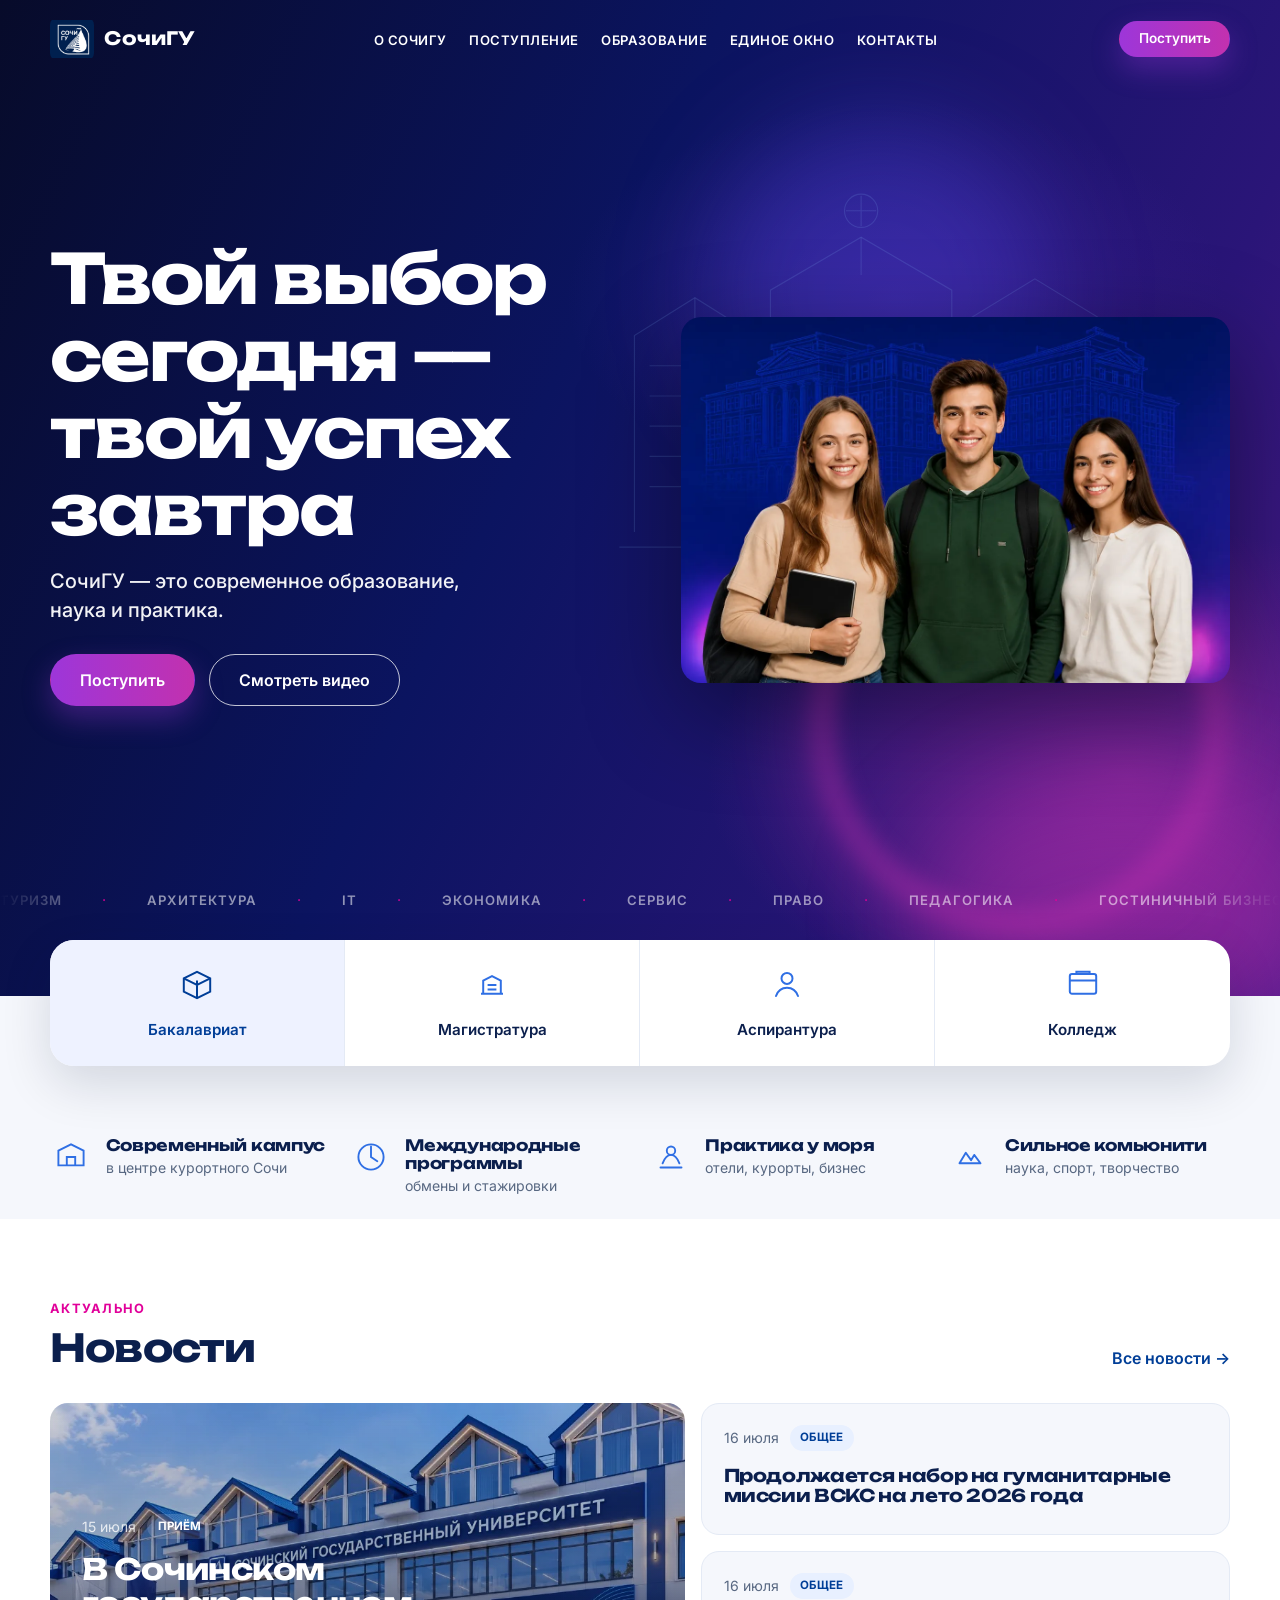
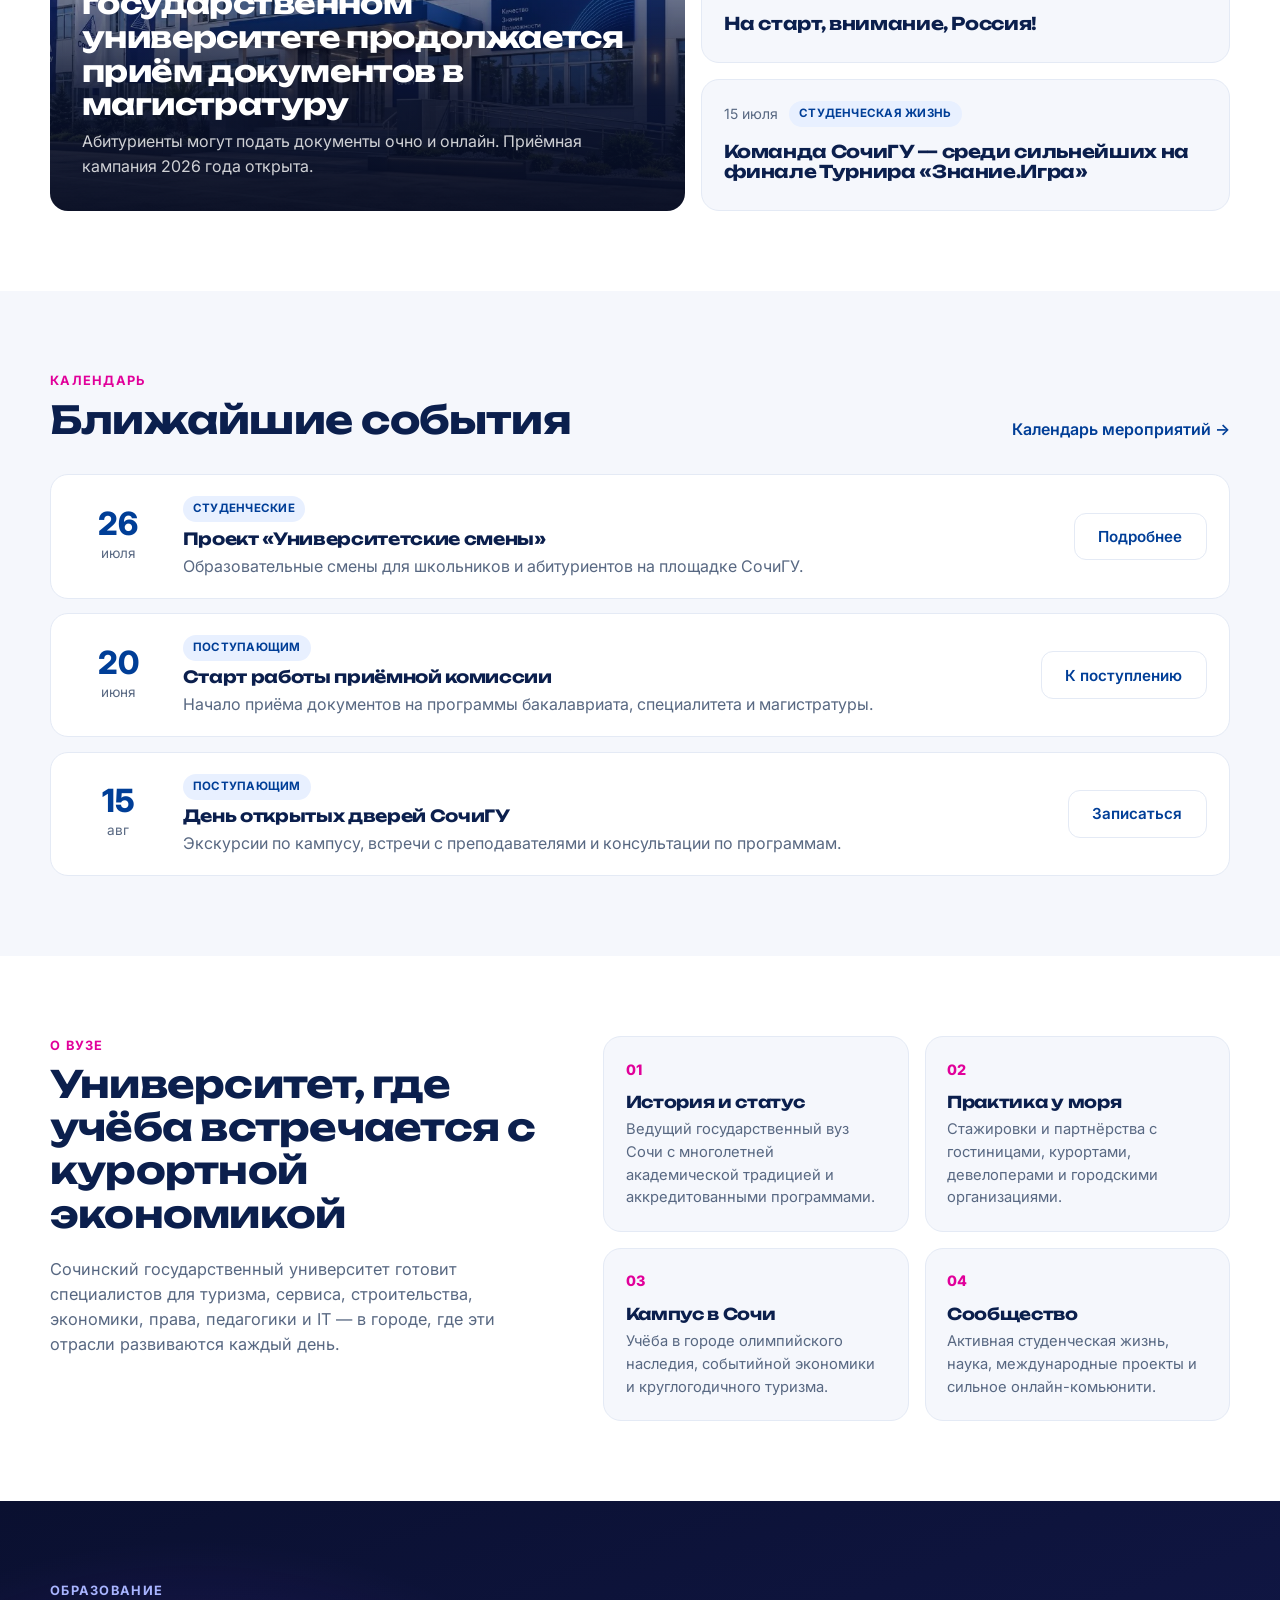
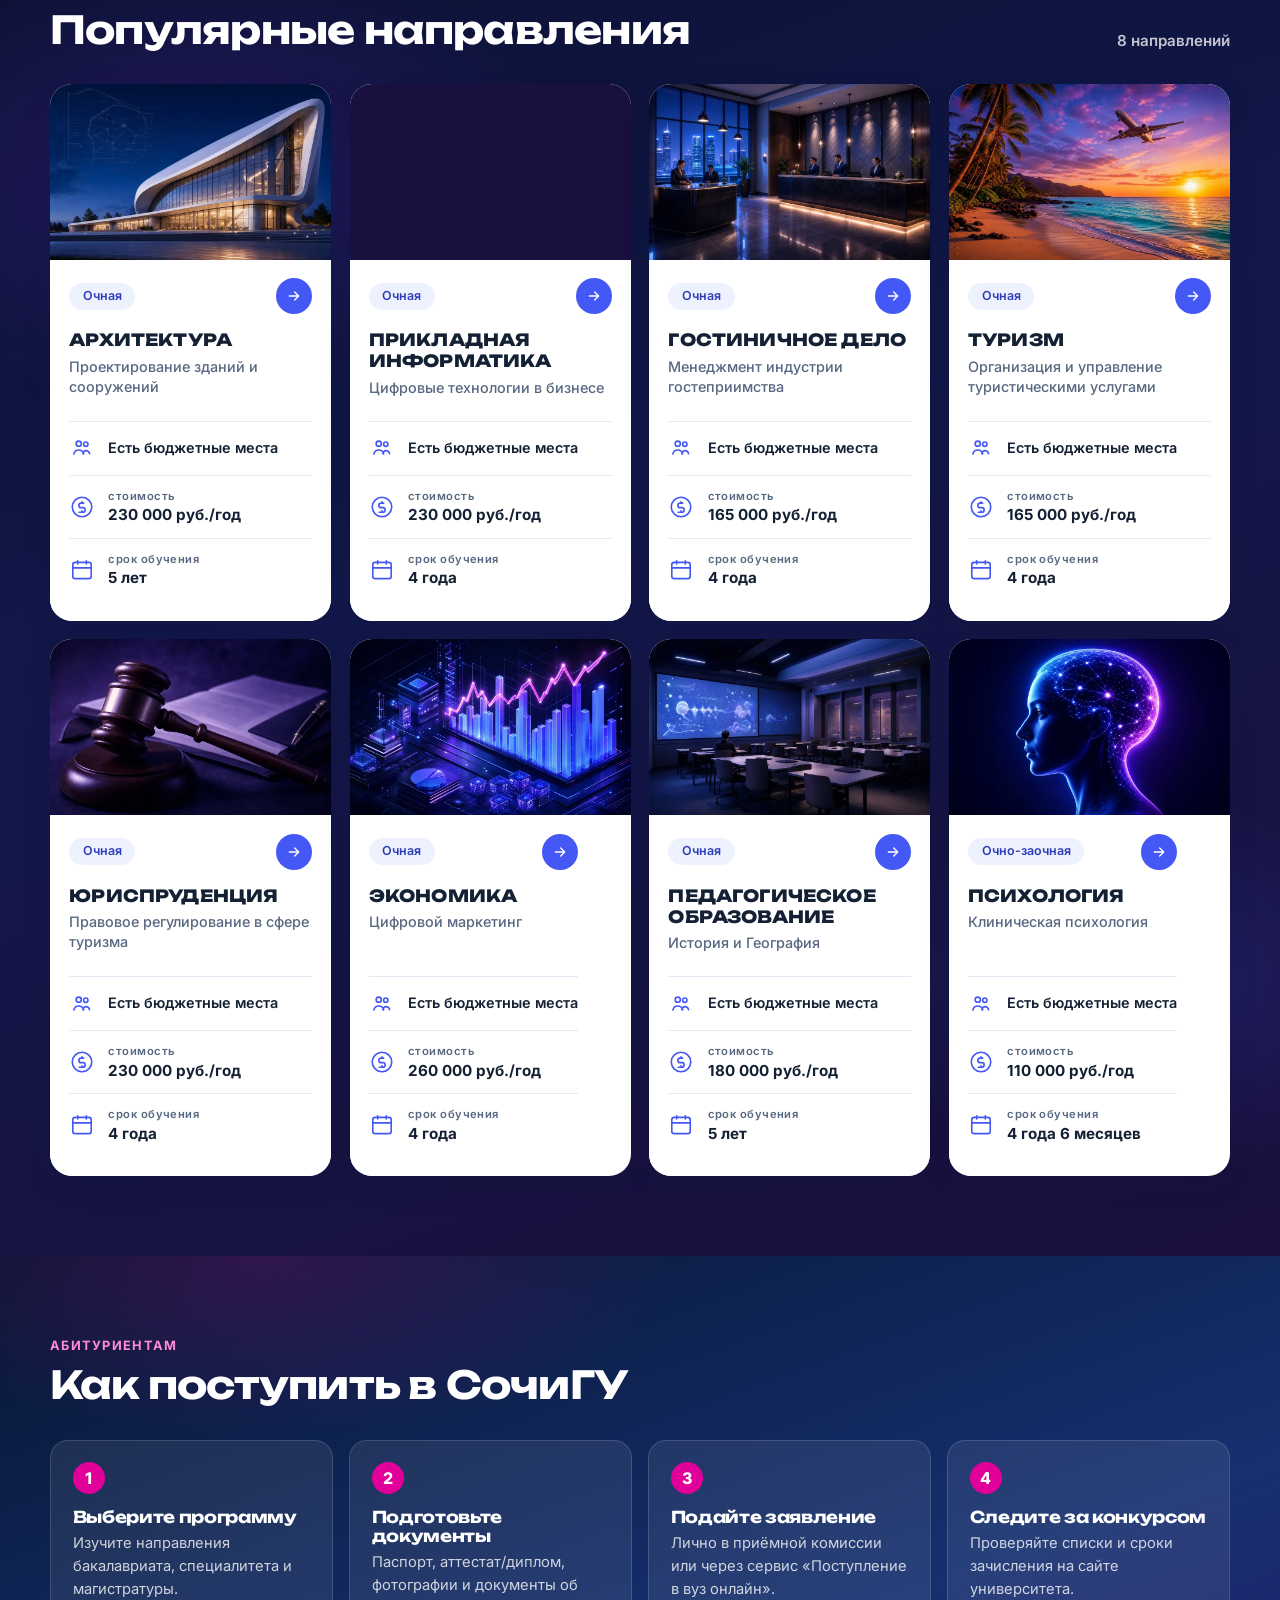
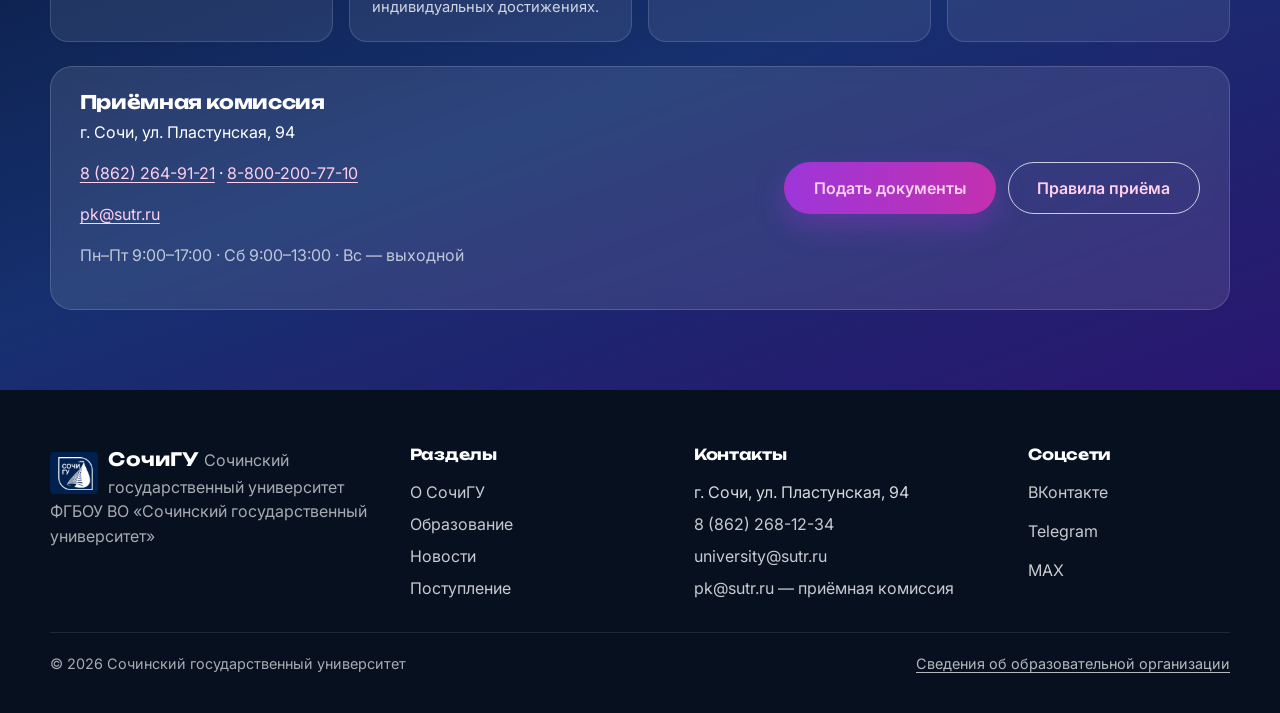
==== index.html @ 3ecb0561 "СочиГУ: раздел «Единое окно» по макетам Figma + мобильная версия - Главная «Единого окна», «Образова" ====
<!DOCTYPE html>
<html lang="ru">
<head>
  <meta charset="UTF-8">
  <meta name="viewport" content="width=device-width, initial-scale=1.0">
  <meta name="description" content="Сочинский государственный университет — образование у моря: программы, поступление, новости и события СочиГУ.">
  <title>Сочинский государственный университет</title>
  <link rel="preconnect" href="https://fonts.googleapis.com">
  <link rel="preconnect" href="https://fonts.gstatic.com" crossorigin>
  <link href="https://fonts.googleapis.com/css2?family=Inter:wght@400;500;600;700&family=Unbounded:wght@500;600;700;800&display=swap" rel="stylesheet">
  <link rel="stylesheet" href="css/styles.css">
</head>
<body>
  <div class="scroll-progress" aria-hidden="true">
    <div class="scroll-progress-bar" id="scroll-progress-bar"></div>
  </div>
  <a class="skip-link" href="#main">Перейти к содержанию</a>

  <header class="site-header" id="top">
    <div class="container header-inner">
      <a class="logo" href="#top" aria-label="СочиГУ — на главную">
        <img class="logo-mark" src="assets/logo-sochigu.png" width="44" height="44" alt="">
        <span class="logo-text">
          <strong>СочиГУ</strong>
        </span>
      </a>

      <nav class="nav" id="site-nav" aria-label="Главное меню">
        <ul class="nav-list">
          <li><a href="#about">О СочиГУ</a></li>
          <li><a href="#admission">Поступление</a></li>
          <li><a href="#programs">Образование</a></li>
          <li><a href="edinoe-okno.html">Единое окно</a></li>
          <li><a href="#contacts">Контакты</a></li>
        </ul>
      </nav>

      <div class="header-actions">
        <a class="btn btn-accent btn-sm header-cta" href="#admission">Поступить</a>
        <button class="burger" type="button" aria-expanded="false" aria-controls="site-nav" aria-label="Открыть меню">
          <span></span><span></span><span></span>
        </button>
      </div>
    </div>
  </header>

  <main id="main">
    <section class="hero" aria-labelledby="hero-title">
      <div class="hero-bg" aria-hidden="true">
        <div class="hero-glow hero-glow-1"></div>
        <div class="hero-glow hero-glow-2"></div>
        <div class="hero-ring"></div>
        <img class="hero-blueprint" src="assets/blueprint.svg" alt="">
      </div>

      <div class="container hero-grid">
        <div class="hero-content">
          <h1 id="hero-title" class="hero-anim" style="--hero-delay: 0ms">Твой выбор сегодня —<br>твой успех завтра</h1>
          <p class="hero-lead hero-anim" style="--hero-delay: 120ms">СочиГУ — это современное образование, наука и практика.</p>
          <div class="hero-cta hero-anim" style="--hero-delay: 220ms">
            <a class="btn btn-accent btn-lg" href="#admission">Поступить</a>
            <a class="btn btn-outline-light btn-lg" href="https://rutube.ru/channel/25548246/" target="_blank" rel="noopener">Смотреть видео</a>
          </div>
        </div>

        <div class="hero-visual hero-anim hero-anim-right" style="--hero-delay: 160ms">
          <img
            class="hero-students"
            src="assets/hero-students.webp"
            alt="Студенты СочиГУ"
            width="1200"
            height="800"
            decoding="async"
            fetchpriority="high"
          >
        </div>
      </div>

      <div class="marquee" aria-hidden="true">
        <div class="marquee-track">
          <div class="marquee-group">
            <span>Туризм</span><span>Архитектура</span><span>IT</span><span>Экономика</span><span>Сервис</span><span>Право</span><span>Педагогика</span><span>Гостиничный бизнес</span><span>Ландшафт</span><span>Международные отношения</span>
          </div>
          <div class="marquee-group">
            <span>Туризм</span><span>Архитектура</span><span>IT</span><span>Экономика</span><span>Сервис</span><span>Право</span><span>Педагогика</span><span>Гостиничный бизнес</span><span>Ландшафт</span><span>Международные отношения</span>
          </div>
        </div>
      </div>
    </section>

    <div class="container levels-wrap reveal">
      <nav class="levels-bar" aria-label="Уровни образования">
        <a class="level-item is-active" href="#programs" data-level="bachelor">
          <span class="level-icon">
            <svg viewBox="0 0 40 40" fill="none"><path d="M8 26V14l12-6 12 6v12l-12 6-12-6Z" stroke="currentColor" stroke-width="1.8"/><path d="M20 16v16M8 14l12 6 12-6" stroke="currentColor" stroke-width="1.8"/></svg>
          </span>
          <span>Бакалавриат</span>
        </a>
        <a class="level-item" href="#programs" data-level="master">
          <span class="level-icon">
            <svg viewBox="0 0 40 40" fill="none"><path d="M10 28h20M12 28V16l8-4 8 4v12" stroke="currentColor" stroke-width="1.8"/><path d="M16 20h8M16 24h8" stroke="currentColor" stroke-width="1.8"/></svg>
          </span>
          <span>Магистратура</span>
        </a>
        <a class="level-item" href="#programs" data-level="phd">
          <span class="level-icon">
            <svg viewBox="0 0 40 40" fill="none"><circle cx="20" cy="14" r="5" stroke="currentColor" stroke-width="1.8"/><path d="M10 30c1.8-5 5-7.5 10-7.5S28.2 25 30 30" stroke="currentColor" stroke-width="1.8" stroke-linecap="round"/></svg>
          </span>
          <span>Аспирантура</span>
        </a>
        <a class="level-item" href="#programs" data-level="college">
          <span class="level-icon">
            <svg viewBox="0 0 40 40" fill="none"><rect x="8" y="10" width="24" height="18" rx="2" stroke="currentColor" stroke-width="1.8"/><path d="M8 16h24M14 10V8h12v2" stroke="currentColor" stroke-width="1.8"/></svg>
          </span>
          <span>Колледж</span>
        </a>
      </nav>
    </div>

    <section class="features" aria-label="Преимущества">
      <div class="container features-row reveal-stagger">
        <article class="feature-item reveal">
          <span class="feature-icon" aria-hidden="true">
            <svg viewBox="0 0 40 40" fill="none"><path d="M8 28V14l12-6 12 6v14H8Z" stroke="currentColor" stroke-width="1.8"/><path d="M16 28v-8h8v8" stroke="currentColor" stroke-width="1.8"/></svg>
          </span>
          <div>
            <h2>Современный кампус</h2>
            <p>в центре курортного Сочи</p>
          </div>
        </article>
        <article class="feature-item reveal">
          <span class="feature-icon" aria-hidden="true">
            <svg viewBox="0 0 40 40" fill="none"><circle cx="20" cy="20" r="12" stroke="currentColor" stroke-width="1.8"/><path d="M20 10v10l6 4" stroke="currentColor" stroke-width="1.8" stroke-linecap="round"/></svg>
          </span>
          <div>
            <h2>Международные программы</h2>
            <p>обмены и стажировки</p>
          </div>
        </article>
        <article class="feature-item reveal">
          <span class="feature-icon" aria-hidden="true">
            <svg viewBox="0 0 40 40" fill="none"><path d="M12 26c2-5 5-8 8-8s6 3 8 8" stroke="currentColor" stroke-width="1.8" stroke-linecap="round"/><circle cx="20" cy="14" r="4" stroke="currentColor" stroke-width="1.8"/><path d="M10 30h20" stroke="currentColor" stroke-width="1.8" stroke-linecap="round"/></svg>
          </span>
          <div>
            <h2>Практика у моря</h2>
            <p>отели, курорты, бизнес</p>
          </div>
        </article>
        <article class="feature-item reveal">
          <span class="feature-icon" aria-hidden="true">
            <svg viewBox="0 0 40 40" fill="none"><path d="M10 26l6-10 5 7 3-5 6 8H10Z" stroke="currentColor" stroke-width="1.8" stroke-linejoin="round"/></svg>
          </span>
          <div>
            <h2>Сильное комьюнити</h2>
            <p>наука, спорт, творчество</p>
          </div>
        </article>
      </div>
    </section>

    <section class="section news" id="news" aria-labelledby="news-title">
      <div class="container">
        <div class="section-head reveal">
          <div>
            <p class="section-label">Актуально</p>
            <h2 id="news-title">Новости</h2>
          </div>
          <a class="text-link" href="https://sochi.university/" target="_blank" rel="noopener">Все новости</a>
        </div>

        <div class="news-grid reveal-stagger">
          <article class="news-card news-card-featured reveal">
            <a href="https://sochi.university/news/v-sochinskom-gosudarstvennom-universitete-prodolzhaetsya-priem-dokumentov-v-magistraturu-/" target="_blank" rel="noopener">
              <div class="news-meta">
                <time datetime="2026-07-15">15 июля</time>
                <span class="tag">Приём</span>
              </div>
              <h3>В Сочинском государственном университете продолжается приём документов в магистратуру</h3>
              <p>Абитуриенты могут подать документы очно и онлайн. Приёмная кампания 2026 года открыта.</p>
            </a>
          </article>

          <article class="news-card reveal">
            <a href="https://sochi.university/news/prodolzhaetsya-nabor-na-gumanitarnye-missii-vsks-na-leto-2026-goda/" target="_blank" rel="noopener">
              <div class="news-meta">
                <time datetime="2026-07-16">16 июля</time>
                <span class="tag">Общее</span>
              </div>
              <h3>Продолжается набор на гуманитарные миссии ВСКС на лето 2026 года</h3>
            </a>
          </article>

          <article class="news-card reveal">
            <a href="https://sochi.university/news/na-start-vnimanie-rossiya/" target="_blank" rel="noopener">
              <div class="news-meta">
                <time datetime="2026-07-16">16 июля</time>
                <span class="tag">Общее</span>
              </div>
              <h3>На старт, внимание, Россия!</h3>
            </a>
          </article>

          <article class="news-card reveal">
            <a href="https://sochi.university/news/komanda-iz-sochigu-voshla-v-chislo-silneyshikh-na-finale-turnira-znanie-igra-po-sportivnomu-chto-gde/" target="_blank" rel="noopener">
              <div class="news-meta">
                <time datetime="2026-07-15">15 июля</time>
                <span class="tag">Студенческая жизнь</span>
              </div>
              <h3>Команда СочиГУ — среди сильнейших на финале Турнира «Знание.Игра»</h3>
            </a>
          </article>
        </div>
      </div>
    </section>

    <section class="section events" id="events" aria-labelledby="events-title">
      <div class="container">
        <div class="section-head reveal">
          <div>
            <p class="section-label">Календарь</p>
            <h2 id="events-title">Ближайшие события</h2>
          </div>
          <a class="text-link" href="https://sochi.university/" target="_blank" rel="noopener">Календарь мероприятий</a>
        </div>

        <div class="events-list reveal-stagger">
          <article class="event-item reveal">
            <time datetime="2026-07-26">
              <span class="event-day">26</span>
              <span class="event-month">июля</span>
            </time>
            <div class="event-body">
              <span class="tag">Студенческие</span>
              <h3>Проект «Университетские смены»</h3>
              <p>Образовательные смены для школьников и абитуриентов на площадке СочиГУ.</p>
            </div>
            <a class="btn btn-outline" href="https://sochi.university/" target="_blank" rel="noopener">Подробнее</a>
          </article>

          <article class="event-item reveal">
            <time datetime="2026-06-20">
              <span class="event-day">20</span>
              <span class="event-month">июня</span>
            </time>
            <div class="event-body">
              <span class="tag">Поступающим</span>
              <h3>Старт работы приёмной комиссии</h3>
              <p>Начало приёма документов на программы бакалавриата, специалитета и магистратуры.</p>
            </div>
            <a class="btn btn-outline" href="#admission">К поступлению</a>
          </article>

          <article class="event-item reveal">
            <time datetime="2026-08-15">
              <span class="event-day">15</span>
              <span class="event-month">авг</span>
            </time>
            <div class="event-body">
              <span class="tag">Поступающим</span>
              <h3>День открытых дверей СочиГУ</h3>
              <p>Экскурсии по кампусу, встречи с преподавателями и консультации по программам.</p>
            </div>
            <a class="btn btn-outline" href="https://sochi.university/" target="_blank" rel="noopener">Записаться</a>
          </article>
        </div>
      </div>
    </section>

    <section class="section about" id="about" aria-labelledby="about-title">
      <div class="container about-grid">
        <div class="about-intro reveal reveal-right">
          <p class="section-label">О вузе</p>
          <h2 id="about-title">Университет, где учёба встречается с курортной экономикой</h2>
          <p>
            Сочинский государственный университет готовит специалистов для туризма,
            сервиса, строительства, экономики, права, педагогики и IT —
            в городе, где эти отрасли развиваются каждый день.
          </p>
        </div>

        <ul class="about-points reveal-stagger">
          <li class="reveal">
            <span class="about-num">01</span>
            <h3>История и статус</h3>
            <p>Ведущий государственный вуз Сочи с многолетней академической традицией и аккредитованными программами.</p>
          </li>
          <li class="reveal">
            <span class="about-num">02</span>
            <h3>Практика у моря</h3>
            <p>Стажировки и партнёрства с гостиницами, курортами, девелоперами и городскими организациями.</p>
          </li>
          <li class="reveal">
            <span class="about-num">03</span>
            <h3>Кампус в Сочи</h3>
            <p>Учёба в городе олимпийского наследия, событийной экономики и круглогодичного туризма.</p>
          </li>
          <li class="reveal">
            <span class="about-num">04</span>
            <h3>Сообщество</h3>
            <p>Активная студенческая жизнь, наука, международные проекты и сильное онлайн-комьюнити.</p>
          </li>
        </ul>
      </div>
    </section>

    <section class="section programs" id="programs" aria-labelledby="programs-title">
      <div class="container">
        <div class="section-head reveal">
          <div>
            <p class="section-label">Образование</p>
            <h2 id="programs-title">Популярные направления</h2>
          </div>
          <p class="programs-count" id="programs-count" aria-live="polite"></p>
        </div>

        <div class="programs-grid reveal-stagger" id="programs-grid"></div>
        <p class="programs-empty" id="programs-empty" hidden>Нет программ для выбранного уровня.</p>
      </div>
    </section>

    <section class="section admission" id="admission" aria-labelledby="admission-title">
      <div class="container">
        <div class="section-head light reveal">
          <div>
            <p class="section-label">Абитуриентам</p>
            <h2 id="admission-title">Как поступить в СочиГУ</h2>
          </div>
        </div>

        <ol class="steps reveal-stagger">
          <li class="reveal">
            <span class="step-num">1</span>
            <h3>Выберите программу</h3>
            <p>Изучите направления бакалавриата, специалитета и магистратуры.</p>
          </li>
          <li class="reveal">
            <span class="step-num">2</span>
            <h3>Подготовьте документы</h3>
            <p>Паспорт, аттестат/диплом, фотографии и документы об индивидуальных достижениях.</p>
          </li>
          <li class="reveal">
            <span class="step-num">3</span>
            <h3>Подайте заявление</h3>
            <p>Лично в приёмной комиссии или через сервис «Поступление в вуз онлайн».</p>
          </li>
          <li class="reveal">
            <span class="step-num">4</span>
            <h3>Следите за конкурсом</h3>
            <p>Проверяйте списки и сроки зачисления на сайте университета.</p>
          </li>
        </ol>

        <div class="admission-panel reveal">
          <div>
            <h3>Приёмная комиссия</h3>
            <p>г. Сочи, ул. Пластунская, 94</p>
            <p>
              <a href="tel:+78622649121">8 (862) 264-91-21</a> ·
              <a href="tel:88002007710">8-800-200-77-10</a>
            </p>
            <p><a href="mailto:pk@sutr.ru">pk@sutr.ru</a></p>
            <p class="muted">Пн–Пт 9:00–17:00 · Сб 9:00–13:00 · Вс — выходной</p>
          </div>
          <div class="admission-actions">
            <a class="btn btn-accent btn-lg" href="https://sochi.university/" target="_blank" rel="noopener">Подать документы</a>
            <a class="btn btn-outline-light btn-lg" href="https://sochi.university/" target="_blank" rel="noopener">Правила приёма</a>
          </div>
        </div>
      </div>
    </section>
  </main>

  <div class="program-modal" id="program-modal" hidden>
    <div class="program-modal-backdrop" data-close-modal></div>
    <div
      class="program-modal-dialog"
      role="dialog"
      aria-modal="true"
      aria-labelledby="program-modal-title"
      tabindex="-1"
    >
      <article class="program-detail-card">
        <div class="program-detail-top">
          <span class="program-detail-form" id="program-modal-form">Очная</span>
          <button type="button" class="program-detail-close" data-close-modal aria-label="Закрыть">
            <svg viewBox="0 0 24 24" fill="none" aria-hidden="true">
              <path d="M7 17L17 7M7 7l10 10" stroke="currentColor" stroke-width="1.8" stroke-linecap="round"/>
            </svg>
          </button>
        </div>

        <div class="program-detail-body">
          <h3 id="program-modal-title">Программа</h3>
          <p class="program-detail-subtitle" id="program-modal-subtitle"></p>
          <p class="program-detail-note" id="program-modal-note" hidden></p>
          <p class="program-detail-budget" id="program-modal-budget" hidden>
            <svg viewBox="0 0 24 24" fill="none" aria-hidden="true">
              <circle cx="9" cy="8" r="2.2" stroke="currentColor" stroke-width="1.6"/>
              <circle cx="15" cy="8" r="2.2" stroke="currentColor" stroke-width="1.6"/>
              <path d="M5.5 17c.6-2.2 2.2-3.4 3.5-3.4s2.9 1.2 3.5 3.4M11.5 17c.6-2.2 2.2-3.4 3.5-3.4s2.9 1.2 3.5 3.4" stroke="currentColor" stroke-width="1.6" stroke-linecap="round"/>
            </svg>
            Есть бюджетные места
          </p>
        </div>

        <div class="program-detail-meta">
          <div class="program-detail-meta-item">
            <span class="program-detail-meta-icon" aria-hidden="true">
              <svg viewBox="0 0 24 24" fill="none">
                <circle cx="12" cy="12" r="8.5" stroke="currentColor" stroke-width="1.6"/>
                <path d="M9.2 9.2h3.4a2.1 2.1 0 0 1 0 4.2H9.2V9.2Zm0 4.2H13.4" stroke="currentColor" stroke-width="1.6" stroke-linecap="round" stroke-linejoin="round"/>
              </svg>
            </span>
            <div>
              <span class="program-detail-meta-label">стоимость</span>
              <strong id="program-modal-price">—</strong>
            </div>
          </div>
          <div class="program-detail-meta-item">
            <span class="program-detail-meta-icon" aria-hidden="true">
              <svg viewBox="0 0 24 24" fill="none">
                <rect x="4" y="5.5" width="16" height="14" rx="2" stroke="currentColor" stroke-width="1.6"/>
                <path d="M8 3.5v4M16 3.5v4M4 10.5h16" stroke="currentColor" stroke-width="1.6" stroke-linecap="round"/>
              </svg>
            </span>
            <div>
              <span class="program-detail-meta-label">срок обучения</span>
              <strong id="program-modal-duration">—</strong>
            </div>
          </div>
        </div>

        <div class="program-detail-actions">
          <a class="btn btn-accent" id="program-modal-cta" href="#admission">Подать документы</a>
          <a class="btn btn-ghost-dark" href="https://sochi.university/" target="_blank" rel="noopener">На сайте СочиГУ</a>
        </div>
      </article>
    </div>
  </div>

  <footer class="site-footer" id="contacts">
    <div class="container footer-grid">
      <div class="footer-brand">
        <a class="logo" href="#top">
          <img class="logo-mark" src="assets/logo-sochigu.png" width="48" height="48" alt="">
          <span class="logo-text">
            <strong>СочиГУ</strong>
            <span>Сочинский государственный университет</span>
          </span>
        </a>
        <p>ФГБОУ ВО «Сочинский государственный университет»</p>
      </div>

      <nav aria-label="Быстрые ссылки">
        <h2>Разделы</h2>
        <ul>
          <li><a href="#about">О СочиГУ</a></li>
          <li><a href="#programs">Образование</a></li>
          <li><a href="#news">Новости</a></li>
          <li><a href="#admission">Поступление</a></li>
        </ul>
      </nav>

      <div>
        <h2>Контакты</h2>
        <ul>
          <li>г. Сочи, ул. Пластунская, 94</li>
          <li><a href="tel:+78622681234">8 (862) 268-12-34</a></li>
          <li><a href="mailto:university@sutr.ru">university@sutr.ru</a></li>
          <li><a href="mailto:pk@sutr.ru">pk@sutr.ru — приёмная комиссия</a></li>
        </ul>
      </div>

      <div>
        <h2>Соцсети</h2>
        <ul class="socials">
          <li><a href="https://sochi.university/" target="_blank" rel="noopener">ВКонтакте</a></li>
          <li><a href="https://sochi.university/" target="_blank" rel="noopener">Telegram</a></li>
          <li><a href="https://sochi.university/" target="_blank" rel="noopener">MAX</a></li>
        </ul>
      </div>
    </div>

    <div class="container footer-bottom">
      <p>© 2026 Сочинский государственный университет</p>
      <p>
        <a href="https://sochi.university/" target="_blank" rel="noopener">Сведения об образовательной организации</a>
      </p>
    </div>
  </footer>

  <button class="to-top" type="button" aria-label="Наверх" aria-hidden="true" tabindex="-1" inert>↑</button>
  <script src="js/main.js"></script>
</body>
</html>
---- css/styles.css ----
:root {
  --navy: #0b1f4d;
  --navy-deep: #071633;
  --navy-mid: #16306f;
  --navy-footer: #06101f;
  --brand: #003e97;
  --brand-soft: #e8f0ff;
  --brand-soft-2: #eef2ff;
  --brand-soft-3: #f7f9ff;
  --icon: #2f6fe4;
  --action: #4458f5;
  --action-deep: #2f3eb8;
  --accent: #e1009a;
  --accent-hover: #c40086;
  --accent-soft: #ff8ad8;
  --accent-pale: #ffd0ef;
  --cta-from: #9d36d9;
  --cta-to: #c231af;
  --cta-from-hover: #8b28c4;
  --cta-to-hover: #b01f9c;
  --ink: #142033;
  --muted: #586882;
  --muted-border: #9aa8c3;
  --on-dark: #a8b4ff;
  --on-dark-soft: #9fc4ff;
  --line: #e4eaf5;
  --surface: #ffffff;
  --bg: #f5f7fc;
  --white: #ffffff;
  --hero-1: #070b2a;
  --hero-2: #0b1460;
  --hero-3: #2a1578;
  --hero-4: #4a1a88;
  --section-dark-1: #0a1030;
  --section-dark-2: #12184a;
  --section-dark-3: #1a0f3d;
  --section-dark-4: #2a1570;
  --media-fallback: #1a1040;
  --modal-1: #1a1f28;
  --modal-2: #11151c;
  --modal-3: #0c1016;
  --shadow: 0 18px 50px color-mix(in srgb, var(--navy-deep) 14%, transparent);
  --radius: 18px;
  --radius-lg: 24px;
  --container: 1180px;
  --header-h: 78px;
  --font: "Inter", system-ui, sans-serif;
  --font-display: "Unbounded", system-ui, sans-serif;
}

*,
*::before,
*::after {
  box-sizing: border-box;
}

html {
  scroll-behavior: smooth;
  overflow-x: hidden;
}

body {
  margin: 0;
  font-family: var(--font);
  color: var(--ink);
  background: var(--bg);
  line-height: 1.55;
  text-rendering: optimizeLegibility;
  overflow-x: hidden;
  max-width: 100%;
}

.scroll-progress {
  position: fixed;
  top: 0;
  left: 0;
  z-index: 1000;
  width: 100%;
  height: 3px;
  overflow: hidden;
  pointer-events: none;
}

.scroll-progress-bar {
  width: 100%;
  height: 100%;
  background: var(--accent);
  transform: scaleX(0);
  transform-origin: left center;
  will-change: transform;
}

img {
  max-width: 100%;
  display: block;
}

a {
  color: var(--brand);
  text-decoration-thickness: 1px;
  text-underline-offset: 0.18em;
}

a:hover {
  color: var(--accent);
}

h1, h2, h3 {
  font-family: var(--font-display);
  font-weight: 700;
  line-height: 1.15;
  letter-spacing: -0.02em;
  margin: 0 0 0.55em;
}

p {
  margin: 0 0 1em;
}

ul, ol {
  margin: 0;
  padding: 0;
  list-style: none;
}

.container {
  width: min(100% - 2rem, var(--container));
  margin-inline: auto;
}

.skip-link {
  position: absolute;
  left: 1rem;
  top: -100px;
  z-index: 1000;
  background: var(--accent);
  color: var(--white);
  padding: 0.75rem 1rem;
  border-radius: 10px;
}

.skip-link:focus {
  top: 1rem;
}

.btn {
  display: inline-flex;
  align-items: center;
  justify-content: center;
  gap: 0.55rem;
  border: 1.5px solid transparent;
  border-radius: 12px;
  font: 600 0.95rem/1 var(--font);
  padding: 0.95rem 1.45rem;
  text-decoration: none;
  cursor: pointer;
  transition: transform 0.35s linear, background 0.35s linear, color 0.35s linear, border-color 0.35s linear;
}

.btn:hover {
  transform: translateY(-1px);
  text-decoration: none;
}

.btn-sm {
  padding: 0.65rem 1.15rem;
  font-size: 0.85rem;
  border-radius: 999px;
}

.btn-lg {
  padding: 1.05rem 1.8rem;
  font-size: 1rem;
  border-radius: 999px;
}

.btn-accent {
  background: linear-gradient(90deg, var(--cta-from) 0%, var(--cta-to) 100%);
  color: var(--white);
  border-color: transparent;
  box-shadow: 0 12px 28px color-mix(in srgb, var(--cta-from) 35%, transparent);
}

.btn-accent:hover {
  background: linear-gradient(90deg, var(--cta-from-hover) 0%, var(--cta-to-hover) 100%);
  color: var(--white);
}

.btn-outline-light {
  background: transparent;
  color: var(--white);
  border-color: rgba(255, 255, 255, 0.75);
}

.btn-outline-light:hover {
  background: rgba(255, 255, 255, 0.1);
  color: var(--white);
}

.btn-outline {
  background: transparent;
  border-color: var(--line);
  color: var(--brand);
}

.btn-outline:hover {
  border-color: var(--brand);
  color: var(--brand);
}

.btn-ghost-dark {
  background: transparent;
  color: var(--white);
  border-color: rgba(255, 255, 255, 0.28);
}

.btn-ghost-dark:hover {
  background: rgba(255, 255, 255, 0.08);
  color: var(--white);
}

.play-dot {
  width: 10px;
  height: 10px;
  border-radius: 50%;
  background: var(--white);
  box-shadow: 0 0 0 6px rgba(255, 255, 255, 0.15);
}

.text-link {
  font-weight: 600;
  text-decoration: none;
  color: var(--brand);
}

.text-link::after {
  content: " →";
}

.tag {
  display: inline-flex;
  align-items: center;
  padding: 0.25rem 0.65rem;
  border-radius: 999px;
  background: var(--brand-soft);
  color: var(--brand);
  font-size: 0.72rem;
  font-weight: 700;
  letter-spacing: 0.02em;
  text-transform: uppercase;
}

.muted {
  color: rgba(255, 255, 255, 0.7);
}

.section {
  padding: 5rem 0;
}

.section-label {
  margin: 0 0 0.45rem;
  color: var(--accent);
  font-weight: 700;
  font-size: 0.8rem;
  letter-spacing: 0.1em;
  text-transform: uppercase;
}

.section-head {
  display: flex;
  align-items: end;
  justify-content: space-between;
  gap: 1rem;
  margin-bottom: 2rem;
}

.section-head h2 {
  margin: 0;
  font-size: clamp(1.7rem, 3vw, 2.4rem);
  color: var(--navy);
}

.section-head.light .section-label {
  color: var(--accent-soft);
}

.section-head.light h2 {
  color: var(--white);
}

/* Header */
.site-header {
  position: absolute;
  top: 0;
  left: 0;
  right: 0;
  z-index: 50;
  height: var(--header-h);
  color: var(--white);
  transition: background 0.25s ease, box-shadow 0.25s ease;
}

.site-header.is-scrolled {
  position: fixed;
  background: rgba(8, 12, 48, 0.94);
  backdrop-filter: blur(14px);
  box-shadow: 0 8px 30px rgba(0, 0, 0, 0.25);
}

.header-inner {
  height: 100%;
  display: grid;
  grid-template-columns: auto 1fr auto;
  align-items: center;
  gap: 1.5rem;
}

.logo {
  display: flex;
  align-items: center;
  gap: 0.65rem;
  text-decoration: none;
  color: inherit;
  min-width: 0;
}

.logo-mark {
  flex-shrink: 0;
  display: block;
  width: 44px;
  height: 44px;
  object-fit: contain;
  border-radius: 8px;
}

.site-footer .logo-mark {
  width: 48px;
  height: 48px;
}

.logo:hover {
  color: inherit;
}

.logo-text strong {
  font-family: var(--font-display);
  font-size: 1.15rem;
  font-weight: 700;
  letter-spacing: 0.01em;
  text-transform: none;
}

.nav {
  justify-self: center;
}

.nav-list {
  display: flex;
  align-items: center;
  gap: 1.4rem;
}

.nav a {
  color: var(--white);
  text-decoration: none;
  font-weight: 600;
  font-size: 0.82rem;
  letter-spacing: 0.04em;
  text-transform: uppercase;
  white-space: nowrap;
}

.nav a:hover,
.nav a.is-active {
  color: var(--white);
  opacity: 0.8;
}

.header-actions {
  display: flex;
  align-items: center;
  gap: 0.65rem;
  justify-self: end;
}

.header-cta {
  margin-left: 0.2rem;
}

.burger {
  display: none;
  width: 44px;
  height: 44px;
  border: 1px solid rgba(255, 255, 255, 0.28);
  border-radius: 12px;
  background: transparent;
  padding: 0;
  cursor: pointer;
}

.burger span {
  display: block;
  width: 18px;
  height: 2px;
  margin: 4px auto;
  background: var(--white);
  transition: transform 0.2s ease, opacity 0.2s ease;
}

.burger[aria-expanded="true"] span:nth-child(1) {
  transform: translateY(6px) rotate(45deg);
}

.burger[aria-expanded="true"] span:nth-child(2) {
  opacity: 0;
}

.burger[aria-expanded="true"] span:nth-child(3) {
  transform: translateY(-6px) rotate(-45deg);
}

/* Hero */
.hero {
  position: relative;
  min-height: 100vh;
  display: flex;
  flex-direction: column;
  justify-content: center;
  padding: calc(var(--header-h) + 1rem) 0 4.5rem;
  color: var(--white);
  overflow-x: hidden;
  overflow-y: clip;
  background:
    radial-gradient(700px 420px at 88% 78%, color-mix(in srgb, var(--cta-to) 45%, transparent), transparent 60%),
    radial-gradient(600px 360px at 70% 30%, rgba(88, 40, 180, 0.35), transparent 55%),
    linear-gradient(115deg, var(--hero-1) 0%, var(--hero-2) 42%, var(--hero-3) 78%, var(--hero-4) 100%);
}

.hero-bg {
  position: absolute;
  inset: 0;
  pointer-events: none;
}

.hero-glow {
  position: absolute;
  border-radius: 50%;
  filter: blur(50px);
}

.hero-glow-1 {
  width: 340px;
  height: 340px;
  right: 18%;
  top: 12%;
  background: rgba(90, 80, 255, 0.28);
}

.hero-glow-2 {
  width: 420px;
  height: 280px;
  right: -4%;
  bottom: -6%;
  background: color-mix(in srgb, var(--cta-to) 40%, transparent);
}

.hero-ring {
  position: absolute;
  right: 4%;
  bottom: 6%;
  width: min(38vw, 420px);
  aspect-ratio: 1;
  border-radius: 50%;
  border: 28px solid color-mix(in srgb, var(--cta-to) 55%, transparent);
  filter: blur(10px);
  opacity: 0.7;
  box-shadow: 0 0 80px color-mix(in srgb, var(--cta-to) 45%, transparent);
}

.hero-blueprint {
  display: block;
  position: absolute;
  right: 2%;
  top: 14%;
  width: min(56vw, 680px);
  opacity: 0.35;
  z-index: 0;
}

.hero-grid {
  position: relative;
  z-index: 1;
  width: min(100% - 2rem, var(--container));
  margin-inline: auto;
  display: grid;
  grid-template-columns: 1.05fr 0.95fr;
  gap: 1.5rem;
  align-items: center;
  min-height: calc(100vh - var(--header-h) - 4rem);
}

.hero-content {
  position: relative;
  z-index: 2;
  max-width: 560px;
  padding: 1rem 0;
}

.hero-content h1 {
  font-size: clamp(2.5rem, 5.4vw, 4.3rem);
  font-weight: 700;
  line-height: 1.12;
  letter-spacing: -0.03em;
  margin: 0 0 1.2rem;
}

.hero-lead {
  margin: 0 0 1.8rem;
  max-width: 34ch;
  font-size: clamp(1.02rem, 1.8vw, 1.25rem);
  font-weight: 500;
  line-height: 1.45;
  color: rgba(255, 255, 255, 0.95);
}

.hero-cta {
  display: flex;
  flex-wrap: wrap;
  gap: 0.9rem;
}

.hero-visual {
  position: relative;
  z-index: 2;
  display: flex;
  justify-content: center;
  align-items: end;
  min-height: 420px;
  max-width: 100%;
}

.hero-anim {
  opacity: 0;
  transform: translateY(70px);
  transition: opacity 0.5s linear, transform 0.5s linear;
  transition-delay: var(--hero-delay, 0ms);
}

.hero-anim-right {
  transform: translateX(70px);
}

.hero-anim.is-in {
  opacity: 1;
  transform: translate(0);
}

.marquee {
  position: relative;
  z-index: 2;
  width: 100%;
  max-width: 100%;
  margin-top: 1.5rem;
  padding: 0.85rem 0;
  overflow: hidden;
  mask-image: linear-gradient(90deg, transparent, #000 8%, #000 92%, transparent);
}

.marquee:hover .marquee-track {
  animation-play-state: paused;
}

.marquee-track {
  display: flex;
  width: max-content;
  animation: marquee-scroll 28s linear infinite;
}

.marquee-group {
  display: flex;
  align-items: center;
  gap: 2.5rem;
  padding-right: 2.5rem;
  white-space: nowrap;
  font-size: 0.82rem;
  font-weight: 600;
  letter-spacing: 0.08em;
  text-transform: uppercase;
  color: rgba(255, 255, 255, 0.55);
}

.marquee-group span::after {
  content: "·";
  margin-left: 2.5rem;
  color: var(--accent);
  opacity: 0.8;
}

@keyframes marquee-scroll {
  from { transform: translate3d(0, 0, 0); }
  to { transform: translate3d(-50%, 0, 0); }
}

.hero-students {
  display: block;
  width: min(100%, 620px);
  height: auto;
  max-height: 480px;
  object-fit: contain;
  object-position: center bottom;
  border-radius: 20px;
  filter: drop-shadow(0 28px 48px rgba(0, 0, 0, 0.4));
}

.levels-wrap {
  position: relative;
  z-index: 2;
  margin-top: -3.5rem;
  margin-bottom: 1.5rem;
}

.levels-bar {
  display: grid;
  grid-template-columns: repeat(4, 1fr);
  background: var(--white);
  border-radius: var(--radius-lg);
  box-shadow: var(--shadow);
  overflow: hidden;
}

.level-item {
  display: flex;
  flex-direction: column;
  align-items: center;
  justify-content: center;
  gap: 0.7rem;
  min-height: 126px;
  padding: 1.2rem 0.8rem;
  text-decoration: none;
  color: var(--navy);
  font-weight: 600;
  font-size: 0.95rem;
  border-right: 1px solid var(--line);
  transition: background 0.2s ease, color 0.2s ease;
}

.level-item:last-child {
  border-right: none;
}

.level-item:hover {
  background: var(--brand-soft-3);
  color: var(--brand);
}

.level-item.is-active {
  background: var(--brand-soft-2);
  color: var(--brand);
}

.level-item.is-active .level-icon {
  color: var(--brand);
}

.level-icon {
  width: 44px;
  height: 44px;
  color: var(--icon);
}

.level-icon svg {
  width: 100%;
  height: 100%;
}

/* Features */
.features {
  padding: 2.5rem 0 1rem;
  background: var(--bg);
}

.features-row {
  display: grid;
  grid-template-columns: repeat(4, 1fr);
  gap: 1.2rem;
}

.feature-item {
  display: flex;
  gap: 0.85rem;
  align-items: flex-start;
  padding: 0.4rem 0;
}

.feature-icon {
  width: 42px;
  height: 42px;
  flex-shrink: 0;
  color: var(--icon);
}

.feature-icon svg {
  width: 100%;
  height: 100%;
}

.feature-item h2 {
  margin: 0 0 0.2rem;
  font-size: 0.98rem;
  color: var(--navy);
}

.feature-item p {
  margin: 0;
  color: var(--muted);
  font-size: 0.88rem;
}

/* News */
.news {
  background: var(--surface);
}

.news-grid {
  display: grid;
  grid-template-columns: 1.2fr 1fr;
  gap: 1rem;
}

.news-card {
  background: var(--bg);
  border: 1px solid var(--line);
  border-radius: var(--radius);
  overflow: hidden;
  transition: transform 0.25s ease, box-shadow 0.25s ease;
}

.news-card:hover {
  transform: translateY(-4px);
  box-shadow: var(--shadow);
}

.news-card a {
  display: block;
  padding: 1.35rem;
  color: inherit;
  text-decoration: none;
  height: 100%;
}

.news-card h3 {
  font-size: 1.1rem;
  margin-bottom: 0.45rem;
  color: var(--navy);
}

.news-card p {
  color: var(--muted);
  margin: 0;
}

.news-meta {
  display: flex;
  align-items: center;
  gap: 0.7rem;
  margin-bottom: 0.85rem;
  color: var(--muted);
  font-size: 0.88rem;
}

.news-card-featured {
  grid-row: span 3;
  position: relative;
  border: none;
  color: var(--white);
  background:
    linear-gradient(
      180deg,
      rgba(8, 18, 48, 0.18) 0%,
      rgba(8, 18, 48, 0.35) 42%,
      rgba(8, 16, 42, 0.88) 72%,
      rgba(6, 12, 34, 0.96) 100%
    ),
    url("../assets/news-campus.webp") center 35% / cover no-repeat;
}

.news-card-featured a {
  position: relative;
  z-index: 1;
  display: flex;
  flex-direction: column;
  justify-content: end;
  min-height: 100%;
  padding: 2rem;
}

.news-card-featured .tag {
  background: rgba(255, 255, 255, 0.14);
  color: var(--white);
}

.news-card-featured h3 {
  font-size: clamp(1.4rem, 2.3vw, 1.9rem);
  color: var(--white);
}

.news-card-featured p,
.news-card-featured .news-meta {
  color: rgba(255, 255, 255, 0.8);
}

/* Events */
.events {
  background: var(--bg);
}

.events-list {
  display: grid;
  gap: 0.9rem;
}

.event-item {
  display: grid;
  grid-template-columns: 90px 1fr auto;
  gap: 1.2rem;
  align-items: center;
  padding: 1.2rem 1.4rem;
  background: var(--white);
  border: 1px solid var(--line);
  border-radius: var(--radius);
}

.event-item time {
  text-align: center;
  color: var(--brand);
}

.event-day {
  display: block;
  font-size: 2rem;
  font-weight: 800;
  line-height: 1;
}

.event-month {
  font-size: 0.85rem;
  color: var(--muted);
  text-transform: lowercase;
}

.event-body h3 {
  margin: 0.4rem 0 0.35rem;
  font-size: 1.05rem;
  color: var(--navy);
}

.event-body p {
  margin: 0;
  color: var(--muted);
}

/* About */
.about {
  background: var(--surface);
}

.about-grid {
  display: grid;
  grid-template-columns: 0.9fr 1.1fr;
  gap: 2.5rem;
  align-items: start;
}

.about-intro h2 {
  font-size: clamp(1.7rem, 3vw, 2.35rem);
  max-width: 16ch;
  color: var(--navy);
}

.about-intro p:last-child {
  color: var(--muted);
  font-size: 1.02rem;
}

.about-points {
  display: grid;
  grid-template-columns: 1fr 1fr;
  gap: 1rem;
}

.about-points li {
  padding: 1.35rem;
  border-radius: var(--radius);
  background: var(--bg);
  border: 1px solid var(--line);
}

.about-num {
  display: block;
  margin-bottom: 0.75rem;
  color: var(--accent);
  font-size: 0.9rem;
  font-weight: 800;
}

.about-points h3 {
  font-size: 1.02rem;
  margin-bottom: 0.4rem;
  color: var(--navy);
}

.about-points p {
  margin: 0;
  color: var(--muted);
  font-size: 0.92rem;
}

/* Programs */
.programs {
  background:
    radial-gradient(700px 420px at 15% 20%, rgba(88, 40, 180, 0.28), transparent 55%),
    radial-gradient(600px 380px at 90% 80%, rgba(68, 88, 245, 0.18), transparent 50%),
    linear-gradient(160deg, var(--section-dark-1) 0%, var(--section-dark-2) 45%, var(--section-dark-3) 100%);
  color: var(--white);
}

.programs .section-label {
  color: var(--on-dark);
}

.programs .section-head h2,
.programs .programs-count {
  color: var(--white);
}

.programs .programs-count {
  opacity: 0.75;
}

.programs .filter-option {
  color: rgba(255, 255, 255, 0.78);
}

.programs .filter-option:hover {
  color: var(--white);
}

.programs .filter-option input {
  border-color: rgba(255, 255, 255, 0.35);
  background: transparent;
}

.programs .filter-option input:checked {
  border-color: var(--action);
  background: var(--action);
}

.programs .filter-option input:checked::after {
  background: var(--white);
}

.programs .programs-empty {
  color: rgba(255, 255, 255, 0.7);
}

.visually-hidden {
  position: absolute;
  width: 1px;
  height: 1px;
  padding: 0;
  margin: -1px;
  overflow: hidden;
  clip: rect(0, 0, 0, 0);
  white-space: nowrap;
  border: 0;
}

.programs-count {
  margin: 0;
  color: var(--muted);
  font-weight: 600;
  font-size: 0.95rem;
}

.programs-grid {
  display: grid;
  grid-template-columns: repeat(4, 1fr);
  gap: 1.15rem;
}

.programs-empty {
  margin: 0;
  padding: 2rem 0;
  text-align: center;
  color: var(--muted);
  font-weight: 600;
}

.program-card {
  background: transparent;
  border: none;
  border-radius: 22px;
  min-width: 0;
}

.program-open {
  appearance: none;
  width: 100%;
  height: 100%;
  display: flex;
  flex-direction: column;
  padding: 0;
  margin: 0;
  border: none;
  background: var(--white);
  border-radius: 22px;
  overflow: hidden;
  cursor: pointer;
  text-align: left;
  font: inherit;
  color: inherit;
  box-shadow: 0 10px 28px color-mix(in srgb, var(--navy-deep) 12%, transparent);
  transition: transform 0.35s linear, box-shadow 0.35s linear;
}

.program-open:hover {
  transform: translateY(-4px);
  box-shadow: 0 18px 40px color-mix(in srgb, var(--navy-deep) 18%, transparent);
}

.program-open:focus-visible {
  outline: 2px solid var(--accent);
  outline-offset: 3px;
}

.program-card-media {
  position: relative;
  aspect-ratio: 16 / 10;
  overflow: hidden;
  background-color: var(--media-fallback);
  transition: transform 0.45s ease;
  -webkit-backface-visibility: hidden;
  backface-visibility: hidden;
  transform: translateZ(0);
}

.program-card-media img {
  display: block;
  width: 100%;
  height: 100%;
  object-fit: cover;
  object-position: center;
}

.program-open:hover .program-card-media {
  transform: scale(1.04);
}

.program-card-body {
  display: flex;
  flex-direction: column;
  flex: 1;
  padding: 1.15rem 1.2rem 1.25rem;
  background: var(--white);
}

.program-card-top {
  display: flex;
  align-items: center;
  justify-content: space-between;
  gap: 0.75rem;
  margin-bottom: 0.95rem;
}

.program-form-badge {
  display: inline-flex;
  align-items: center;
  padding: 0.38rem 0.85rem;
  border: none;
  border-radius: 999px;
  background: var(--brand-soft-2);
  color: var(--action-deep);
  font-size: 0.78rem;
  font-weight: 600;
  line-height: 1.2;
  white-space: nowrap;
}

.program-card-arrow {
  display: grid;
  place-items: center;
  width: 36px;
  height: 36px;
  flex-shrink: 0;
  border-radius: 50%;
  background: var(--action);
  color: var(--white);
}

.program-card-arrow svg {
  width: 16px;
  height: 16px;
}

.program-card-body h3 {
  margin: 0 0 0.4rem;
  font-size: 1.05rem;
  font-weight: 800;
  letter-spacing: 0.01em;
  text-transform: uppercase;
  color: var(--ink);
  line-height: 1.25;
}

.program-card-subtitle {
  margin: 0 0 0.35rem;
  color: var(--muted);
  font-size: 0.9rem;
  font-weight: 500;
  line-height: 1.4;
  min-height: 2.6em;
}

.program-card-note {
  margin: 0 0 0.55rem;
  color: var(--icon);
  font-size: 0.82rem;
  font-weight: 600;
  line-height: 1.35;
}

.program-card-rows {
  margin-top: auto;
  display: flex;
  flex-direction: column;
}

.program-card-row {
  display: grid;
  grid-template-columns: 28px 1fr;
  gap: 0.7rem;
  align-items: center;
  padding: 0.85rem 0;
  border-top: 1px solid var(--line);
}

.program-card-row-icon {
  width: 26px;
  height: 26px;
  color: var(--action);
}

.program-card-row-icon svg {
  width: 100%;
  height: 100%;
  display: block;
}

.program-card-row-text {
  color: var(--ink);
  font-size: 0.9rem;
  font-weight: 600;
  line-height: 1.3;
}

.program-card-row-stack {
  display: flex;
  flex-direction: column;
  gap: 0.15rem;
  min-width: 0;
}

.program-card-row-label {
  color: var(--muted);
  font-size: 0.7rem;
  font-weight: 600;
  letter-spacing: 0.04em;
  text-transform: lowercase;
  line-height: 1.2;
}

.program-card-row-stack strong {
  font-size: 0.95rem;
  font-weight: 700;
  color: var(--ink);
  line-height: 1.25;
}

/* Program modal */
.program-modal {
  position: fixed;
  inset: 0;
  z-index: 80;
  display: grid;
  place-items: center;
  padding: 1.25rem;
}

.program-modal[hidden] {
  display: none;
}

.program-modal-backdrop {
  position: absolute;
  inset: 0;
  background: color-mix(in srgb, var(--navy-deep) 72%, transparent);
  backdrop-filter: blur(10px);
  opacity: 0;
  transition: opacity 0.35s ease;
}

.program-modal-dialog {
  position: relative;
  z-index: 1;
  width: min(100%, 420px);
  outline: none;
  transform: translateY(28px) scale(0.94);
  opacity: 0;
  transition:
    transform 0.45s cubic-bezier(0.22, 1, 0.36, 1),
    opacity 0.35s ease;
}

.program-modal.is-open .program-modal-backdrop {
  opacity: 1;
}

.program-modal.is-open .program-modal-dialog {
  transform: translateY(0) scale(1);
  opacity: 1;
}

.program-modal.is-closing .program-modal-backdrop {
  opacity: 0;
}

.program-modal.is-closing .program-modal-dialog {
  transform: translateY(16px) scale(0.96);
  opacity: 0;
}

.program-detail-card {
  position: relative;
  overflow: hidden;
  min-height: 480px;
  display: flex;
  flex-direction: column;
  padding: 1.35rem 1.4rem 1.5rem;
  border-radius: 28px;
  color: var(--white);
  background:
    radial-gradient(500px 220px at 80% -10%, rgba(80, 120, 255, 0.25), transparent 55%),
    radial-gradient(420px 240px at 0% 100%, color-mix(in srgb, var(--accent) 16%, transparent), transparent 50%),
    linear-gradient(165deg, var(--modal-1) 0%, var(--modal-2) 55%, var(--modal-3) 100%);
  border: 1px solid rgba(255, 255, 255, 0.08);
  box-shadow: 0 30px 80px rgba(0, 0, 0, 0.45);
}

.program-detail-card::before {
  content: "";
  position: absolute;
  inset: -40% auto auto -30%;
  width: 220px;
  height: 220px;
  border-radius: 50%;
  background: color-mix(in srgb, var(--icon) 20%, transparent);
  filter: blur(8px);
  animation: program-glow 5s ease-in-out infinite alternate;
  pointer-events: none;
}

.program-detail-top {
  position: relative;
  z-index: 1;
  display: flex;
  align-items: center;
  justify-content: space-between;
  margin-bottom: 2rem;
}

.program-detail-form {
  display: inline-flex;
  align-items: center;
  padding: 0.45rem 0.9rem;
  border: 1px solid rgba(255, 255, 255, 0.55);
  border-radius: 999px;
  font-size: 0.82rem;
  font-weight: 600;
  animation: fade-up 0.5s ease 0.12s both;
}

.program-detail-close {
  width: 42px;
  height: 42px;
  display: grid;
  place-items: center;
  border: 1px solid rgba(255, 255, 255, 0.35);
  border-radius: 50%;
  background: transparent;
  color: var(--white);
  cursor: pointer;
  transition: transform 0.25s ease, background 0.25s ease;
  animation: fade-up 0.5s ease 0.18s both;
}

.program-detail-close svg {
  width: 18px;
  height: 18px;
}

.program-detail-close:hover {
  transform: rotate(90deg);
  background: rgba(255, 255, 255, 0.08);
}

.program-detail-body {
  position: relative;
  z-index: 1;
  flex: 1;
}

.program-detail-body h3 {
  margin: 0 0 0.7rem;
  font-size: clamp(1.7rem, 4vw, 2.15rem);
  text-transform: uppercase;
  animation: fade-up 0.55s ease 0.2s both;
}

.program-detail-subtitle {
  margin: 0 0 1.1rem;
  color: rgba(255, 255, 255, 0.78);
  font-size: 1.05rem;
  animation: fade-up 0.55s ease 0.28s both;
}

.program-detail-note {
  margin: 0 0 0.85rem;
  color: var(--on-dark-soft);
  font-size: 0.95rem;
  font-weight: 600;
  animation: fade-up 0.55s ease 0.34s both;
}

.program-detail-budget {
  display: inline-flex;
  align-items: center;
  gap: 0.45rem;
  margin: 0;
  color: rgba(255, 255, 255, 0.88);
  font-size: 0.95rem;
  animation: fade-up 0.55s ease 0.38s both;
}

.program-detail-budget svg {
  width: 22px;
  height: 22px;
  flex-shrink: 0;
}

.program-detail-meta {
  position: relative;
  z-index: 1;
  display: grid;
  gap: 1rem;
  margin: 1.6rem 0 1.4rem;
  padding-top: 1.2rem;
  border-top: 1px solid rgba(255, 255, 255, 0.1);
  animation: fade-up 0.55s ease 0.42s both;
}

.program-detail-meta-item {
  display: grid;
  grid-template-columns: 36px 1fr;
  gap: 0.75rem;
  align-items: start;
}

.program-detail-meta-icon {
  width: 36px;
  height: 36px;
  display: grid;
  place-items: center;
  color: rgba(255, 255, 255, 0.9);
}

.program-detail-meta-icon svg {
  width: 24px;
  height: 24px;
}

.program-detail-meta-label {
  display: block;
  margin-bottom: 0.15rem;
  color: rgba(255, 255, 255, 0.55);
  font-size: 0.78rem;
  letter-spacing: 0.04em;
  text-transform: lowercase;
}

.program-detail-meta strong {
  font-size: 1.05rem;
  font-weight: 700;
}

.program-detail-actions {
  position: relative;
  z-index: 1;
  display: grid;
  gap: 0.7rem;
  animation: fade-up 0.55s ease 0.48s both;
}

/* Admission */
.admission {
  background:
    radial-gradient(700px 300px at 20% 0%, color-mix(in srgb, var(--accent) 18%, transparent), transparent 60%),
    linear-gradient(160deg, var(--navy-deep), var(--navy-mid) 55%, var(--section-dark-4));
  color: var(--white);
}

.steps {
  display: grid;
  grid-template-columns: repeat(4, 1fr);
  gap: 1rem;
  margin-bottom: 1.5rem;
}

.steps li {
  padding: 1.35rem;
  border-radius: var(--radius);
  background: rgba(255, 255, 255, 0.08);
  border: 1px solid rgba(255, 255, 255, 0.14);
}

.step-num {
  display: inline-grid;
  place-items: center;
  width: 2rem;
  height: 2rem;
  margin-bottom: 0.85rem;
  border-radius: 50%;
  background: var(--accent);
  color: var(--white);
  font-weight: 800;
}

.steps h3 {
  font-size: 1.02rem;
  margin-bottom: 0.35rem;
}

.steps p {
  margin: 0;
  color: rgba(255, 255, 255, 0.78);
  font-size: 0.92rem;
}

.admission-panel {
  display: flex;
  justify-content: space-between;
  gap: 1.5rem;
  align-items: center;
  padding: 1.6rem 1.8rem;
  border-radius: calc(var(--radius) + 4px);
  background: rgba(255, 255, 255, 0.1);
  border: 1px solid rgba(255, 255, 255, 0.16);
  backdrop-filter: blur(8px);
}

.admission-panel h3 {
  margin-bottom: 0.4rem;
}

.admission-panel a {
  color: var(--accent-pale);
}

.admission-actions {
  display: flex;
  flex-wrap: wrap;
  gap: 0.75rem;
}

/* Footer */
.site-footer {
  background: var(--navy-footer);
  color: rgba(255, 255, 255, 0.84);
  padding: 3.5rem 0 1.5rem;
}

.site-footer .logo-text strong {
  color: var(--white);
}

.site-footer .logo-text span,
.site-footer p {
  color: rgba(255, 255, 255, 0.65);
}

.footer-grid {
  display: grid;
  grid-template-columns: 1.3fr 1fr 1.2fr 0.8fr;
  gap: 2rem;
  padding-bottom: 2rem;
  border-bottom: 1px solid rgba(255, 255, 255, 0.1);
}

.footer-grid h2 {
  font-size: 0.95rem;
  margin-bottom: 1rem;
  color: var(--white);
}

.footer-grid a {
  color: rgba(255, 255, 255, 0.78);
  text-decoration: none;
}

.footer-grid a:hover {
  color: var(--accent-soft);
}

.footer-grid li + li {
  margin-top: 0.45rem;
}

.socials {
  display: flex;
  flex-direction: column;
  gap: 0.45rem;
}

.footer-bottom {
  display: flex;
  justify-content: space-between;
  gap: 1rem;
  flex-wrap: wrap;
  padding-top: 1.2rem;
  font-size: 0.9rem;
}

.footer-bottom a {
  color: rgba(255, 255, 255, 0.7);
}

.to-top {
  position: fixed;
  right: 1.2rem;
  bottom: 1.2rem;
  width: 46px;
  height: 46px;
  border: none;
  border-radius: 50%;
  background: var(--accent);
  color: var(--white);
  font-size: 1.1rem;
  cursor: pointer;
  opacity: 0;
  visibility: hidden;
  pointer-events: none;
  transform: translateY(8px);
  transition: opacity 0.2s ease, transform 0.2s ease, visibility 0.2s;
  z-index: 40;
  box-shadow: var(--shadow);
}

.to-top.is-visible {
  opacity: 1;
  visibility: visible;
  pointer-events: auto;
  transform: translateY(0);
}

.to-top:focus-visible {
  outline: 2px solid var(--white);
  outline-offset: 3px;
}

.reveal {
  opacity: 0;
  transform: translateY(70px);
  transition: opacity 0.5s linear, transform 0.5s linear;
  transition-delay: var(--reveal-delay, 0ms);
}

.reveal.reveal-right {
  transform: translateX(70px);
}

.reveal.is-visible {
  opacity: 1;
  transform: translate(0);
}

.reveal-stagger > .reveal:nth-child(1) { --reveal-delay: 0ms; }
.reveal-stagger > .reveal:nth-child(2) { --reveal-delay: 80ms; }
.reveal-stagger > .reveal:nth-child(3) { --reveal-delay: 160ms; }
.reveal-stagger > .reveal:nth-child(4) { --reveal-delay: 240ms; }
.reveal-stagger > .reveal:nth-child(5) { --reveal-delay: 300ms; }
.reveal-stagger > .reveal:nth-child(6) { --reveal-delay: 360ms; }
.reveal-stagger > .reveal:nth-child(7) { --reveal-delay: 400ms; }
.reveal-stagger > .reveal:nth-child(8) { --reveal-delay: 440ms; }
.reveal-stagger > .reveal:nth-child(n + 9) { --reveal-delay: 480ms; }

body.modal-open {
  overflow: hidden;
}

@keyframes fade-up {
  from {
    opacity: 0;
    transform: translateY(18px);
  }
  to {
    opacity: 1;
    transform: translateY(0);
  }
}

@keyframes program-glow {
  from { transform: translate(0, 0) scale(1); opacity: 0.7; }
  to { transform: translate(40px, 30px) scale(1.15); opacity: 1; }
}

@media (max-width: 1200px) {
  .programs-grid {
    grid-template-columns: repeat(3, 1fr);
  }
}

@media (max-width: 768px) {
  .programs-grid,
  .steps,
  .footer-grid,
  .features-row {
    grid-template-columns: repeat(2, 1fr);
  }

  .levels-bar {
    grid-template-columns: repeat(2, 1fr);
  }

  .level-item:nth-child(2n) {
    border-right: none;
  }

  .level-item:nth-child(n + 3) {
    border-top: 1px solid var(--line);
  }

  .news-grid {
    grid-template-columns: 1fr 1fr;
  }

  .news-card-featured {
    grid-column: span 2;
    grid-row: auto;
  }

  .news-card-featured a {
    min-height: 260px;
  }

  .hero-grid {
    grid-template-columns: 1fr;
    min-height: auto;
    padding: 2rem 0 4rem;
  }

  .hero-visual {
    order: -1;
    min-height: 280px;
  }

  .hero-students {
    width: min(100%, 520px);
    max-height: 360px;
  }

  .hero-blueprint {
    top: 8%;
    opacity: 0.35;
  }

  .header-inner {
    grid-template-columns: 1fr auto;
  }

  .nav {
    position: fixed;
    inset: var(--header-h) 0 auto 0;
    background: rgba(8, 12, 48, 0.98);
    border-bottom: 1px solid rgba(255, 255, 255, 0.08);
    transform: translateY(-120%);
    opacity: 0;
    visibility: hidden;
    pointer-events: none;
    transition: transform 0.25s ease, opacity 0.25s ease, visibility 0.25s;
    padding: 1rem;
    justify-self: stretch;
    width: 100%;
  }

  .nav.is-open {
    transform: translateY(0);
    opacity: 1;
    visibility: visible;
    pointer-events: auto;
  }

  .nav-list {
    flex-direction: column;
    gap: 0.2rem;
  }

  .nav a {
    display: block;
    padding: 0.85rem 0.6rem;
    border-radius: 10px;
    font-size: 0.9rem;
  }

  .nav a:hover {
    background: rgba(255, 255, 255, 0.08);
  }

  .header-cta {
    display: none;
  }

  .burger {
    display: inline-block;
  }

  .about-grid,
  .event-item,
  .admission-panel {
    grid-template-columns: 1fr;
    display: grid;
  }

  .event-item .btn {
    justify-self: start;
  }
}

@media (max-width: 480px) {
  .section {
    padding: 3.4rem 0;
  }

  .hero {
    min-height: auto;
    padding-bottom: 4rem;
  }

  .hero-content {
    padding: 0.5rem 0 1rem;
  }

  .hero-content h1 br {
    display: none;
  }

  .hero-ring {
    width: 220px;
    border-width: 18px;
  }

  .levels-bar,
  .news-grid,
  .about-points,
  .programs-grid,
  .steps,
  .footer-grid,
  .features-row {
    grid-template-columns: 1fr;
  }

  .level-item {
    border-right: none;
    border-bottom: 1px solid var(--line);
    min-height: 96px;
    flex-direction: row;
    justify-content: flex-start;
    padding-left: 1.2rem;
  }

  .level-item:last-child {
    border-bottom: none;
  }

  .level-item:nth-child(n + 3) {
    border-top: none;
  }

  .news-card-featured {
    grid-column: auto;
  }

  .section-head {
    flex-direction: column;
    align-items: start;
  }

  .admission-actions {
    width: 100%;
  }

  .admission-actions .btn {
    width: 100%;
  }

  .levels-wrap {
    margin-top: -2.5rem;
  }
}

@media (prefers-reduced-motion: reduce) {
  html {
    scroll-behavior: auto;
  }

  *,
  *::before,
  *::after {
    animation: none !important;
    transition: none !important;
  }

  .reveal,
  .hero-anim {
    opacity: 1;
    transform: none;
    transition: none !important;
  }

  .marquee-track {
    animation: none !important;
    transform: none;
  }

  .scroll-progress {
    display: none;
  }

  .program-modal-dialog {
    transform: none;
    opacity: 1;
  }
}
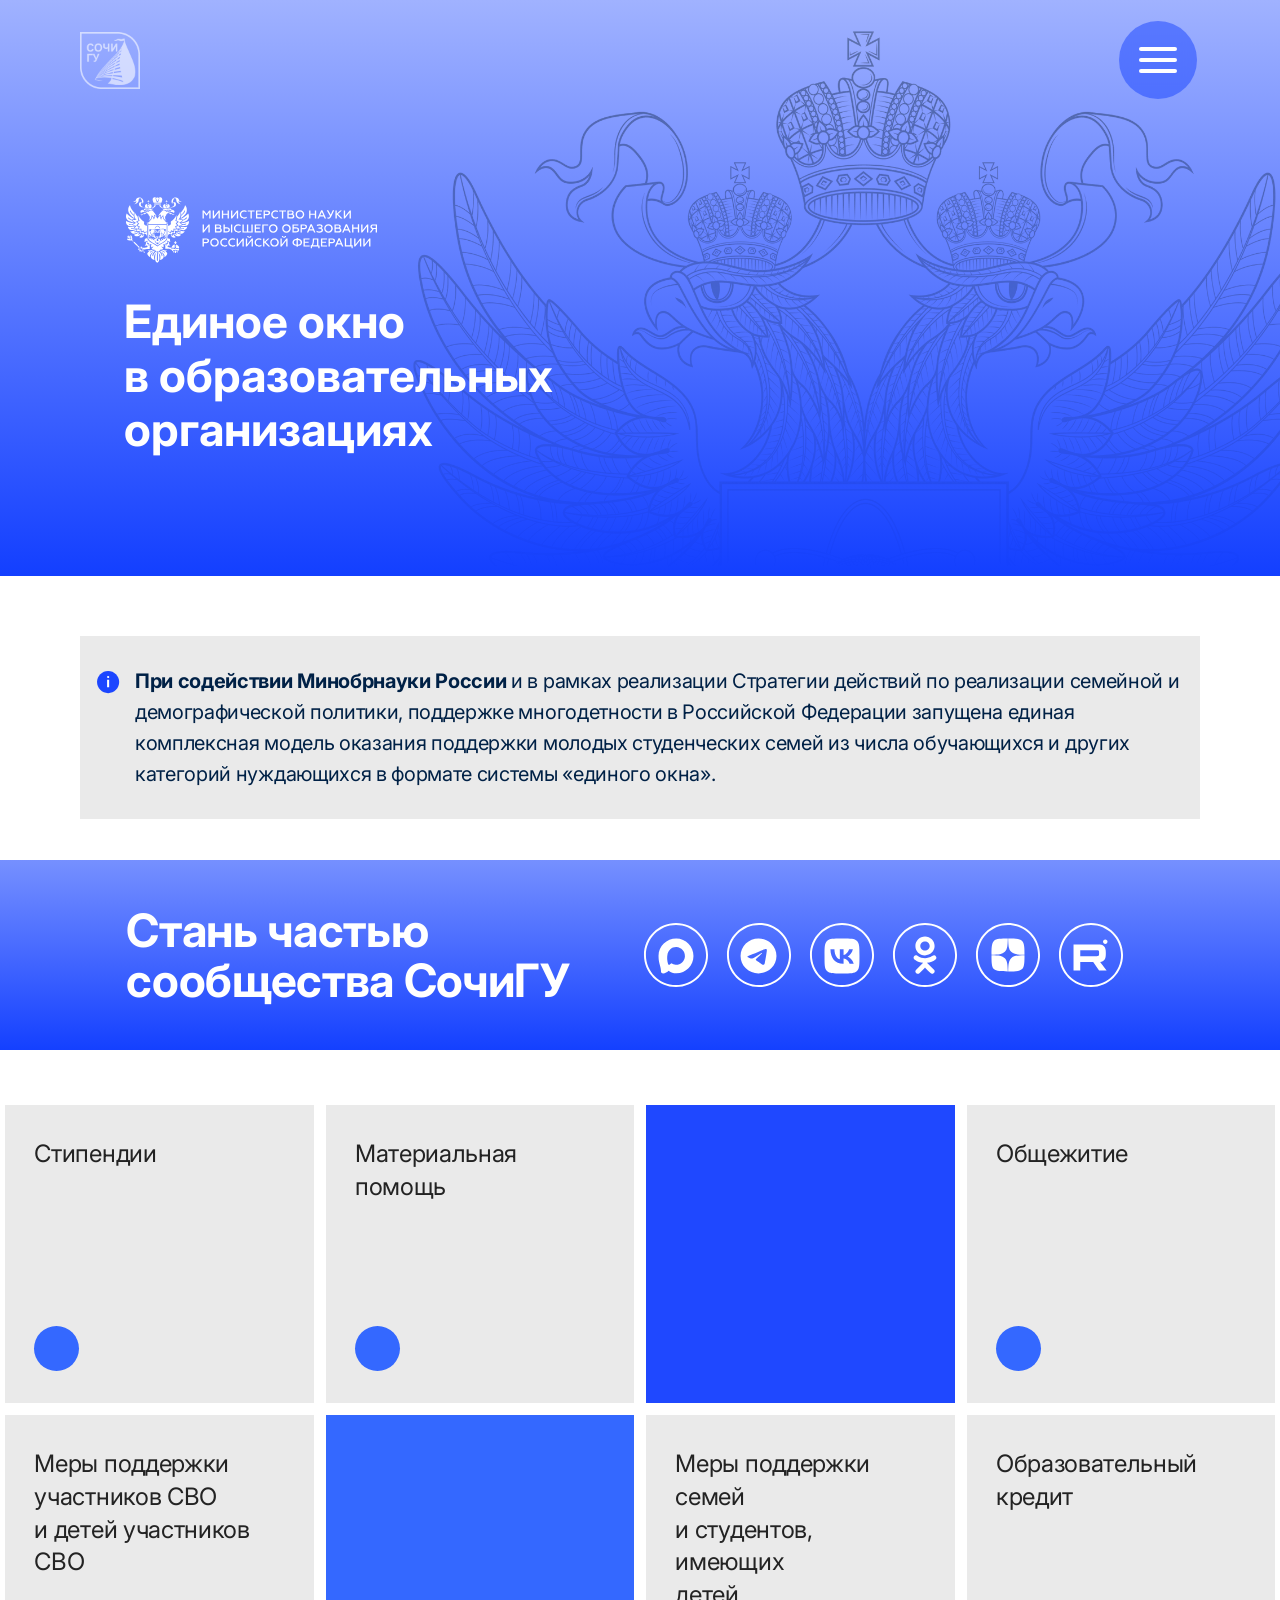
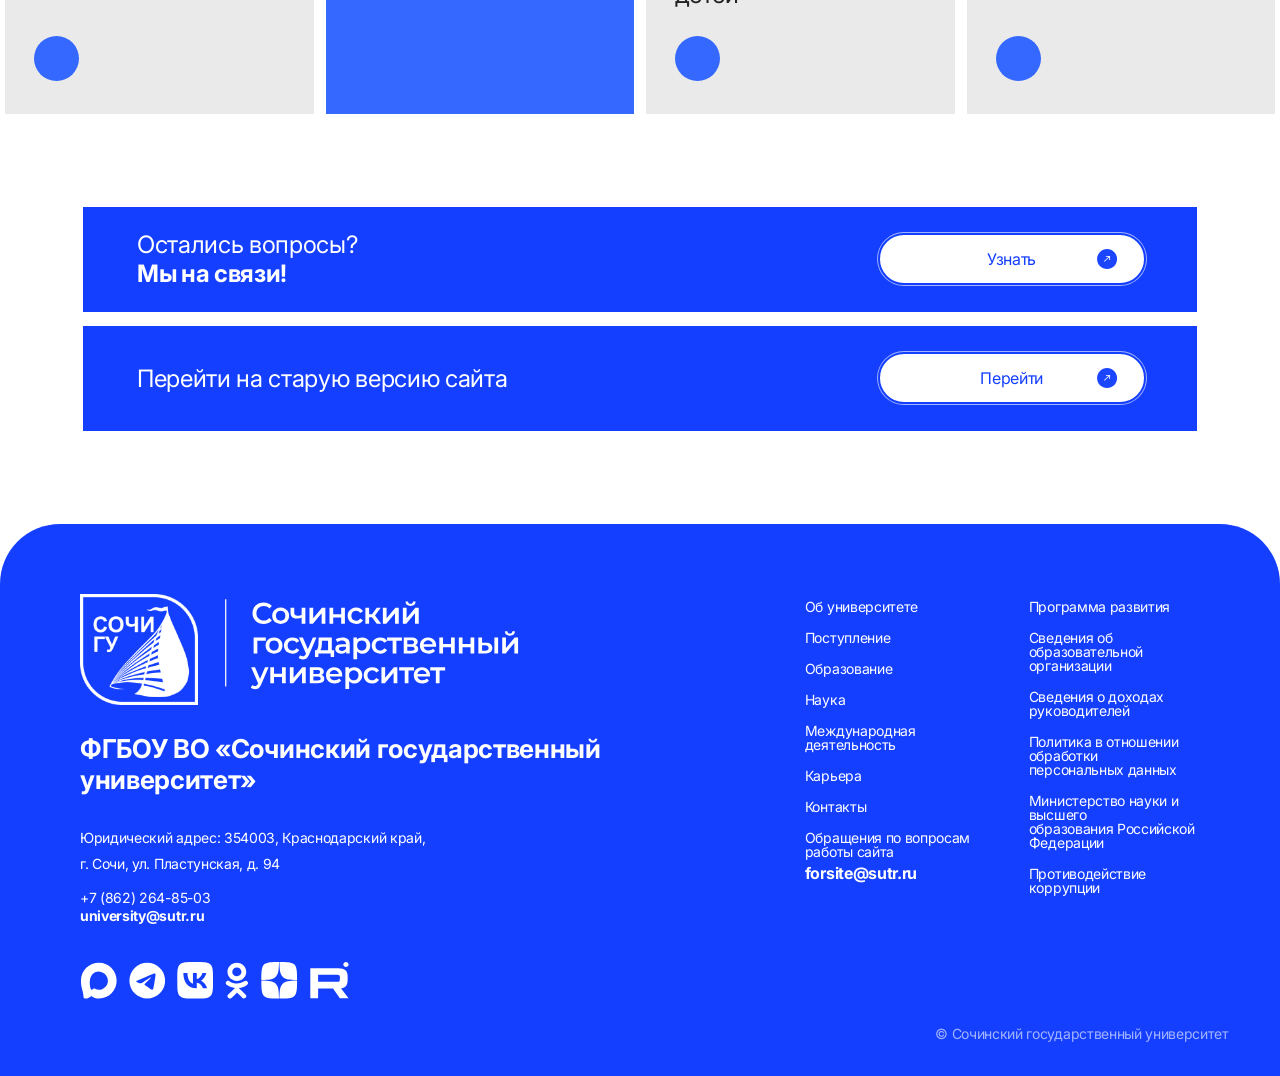
==== commit 30165b38: "Единое окно открывается сразу: index.html вместо старой главной - Старая главная (концепт из прошлог" ====
--- a/index.html
+++ b/index.html
@@ -3,493 +3,102 @@
 <head>
   <meta charset="UTF-8">
   <meta name="viewport" content="width=device-width, initial-scale=1.0">
-  <meta name="description" content="Сочинский государственный университет — образование у моря: программы, поступление, новости и события СочиГУ.">
-  <title>Сочинский государственный университет</title>
+  <title>Единое окно — СочиГУ</title>
+  <meta name="description" content="Единое окно СочиГУ: стипендии, общежитие, материальная помощь, образовательный кредит и меры поддержки семей.">
+  <meta name="theme-color" content="#143fff">
+  <link rel="icon" href="assets/window/logo.png">
   <link rel="preconnect" href="https://fonts.googleapis.com">
   <link rel="preconnect" href="https://fonts.gstatic.com" crossorigin>
-  <link href="https://fonts.googleapis.com/css2?family=Inter:wght@400;500;600;700&family=Unbounded:wght@500;600;700;800&display=swap" rel="stylesheet">
-  <link rel="stylesheet" href="css/styles.css">
+  <link href="https://fonts.googleapis.com/css2?family=Inter:wght@400;500;700&family=Onest:wght@400;600&display=swap" rel="stylesheet">
+  <link rel="stylesheet" href="css/window.css">
+  <script>(function(d){d.classList.add("js");try{var c=document.createElement("canvas").getContext("2d"),t="Единое окно СочиГУ";c.font="20px monospace";var m=c.measureText(t).width;c.font="20px -apple-system,BlinkMacSystemFont,monospace";if(c.measureText(t).width===m)d.classList.add("no-sf")}catch(e){}})(document.documentElement)</script>
 </head>
-<body>
-  <div class="scroll-progress" aria-hidden="true">
-    <div class="scroll-progress-bar" id="scroll-progress-bar"></div>
-  </div>
+<body class="page-main">
   <a class="skip-link" href="#main">Перейти к содержанию</a>
-
-  <header class="site-header" id="top">
-    <div class="container header-inner">
-      <a class="logo" href="#top" aria-label="СочиГУ — на главную">
-        <img class="logo-mark" src="assets/logo-sochigu.png" width="44" height="44" alt="">
-        <span class="logo-text">
-          <strong>СочиГУ</strong>
-        </span>
-      </a>
-
-      <nav class="nav" id="site-nav" aria-label="Главное меню">
-        <ul class="nav-list">
-          <li><a href="#about">О СочиГУ</a></li>
-          <li><a href="#admission">Поступление</a></li>
-          <li><a href="#programs">Образование</a></li>
-          <li><a href="edinoe-okno.html">Единое окно</a></li>
-          <li><a href="#contacts">Контакты</a></li>
-        </ul>
-      </nav>
-
-      <div class="header-actions">
-        <a class="btn btn-accent btn-sm header-cta" href="#admission">Поступить</a>
-        <button class="burger" type="button" aria-expanded="false" aria-controls="site-nav" aria-label="Открыть меню">
-          <span></span><span></span><span></span>
-        </button>
+  <button class="burger" type="button" aria-expanded="false" aria-controls="menu" aria-label="Открыть меню"><span class="burger__lines" aria-hidden="true"><i></i><i></i><i></i></span></button>
+  <nav class="menu" id="menu" aria-label="Разделы единого окна" aria-hidden="true">
+    <ul>
+      <li><a href="index.html">Все услуги</a></li>
+      <li><a href="stipendii.html">Стипендии</a></li>
+      <li><a href="materialnaya-pomoshch.html">Материальная помощь</a></li>
+      <li><a href="obschezhitie.html">Общежитие</a></li>
+      <li><a href="svo.html">Меры поддержки участников СВО</a></li>
+      <li><a href="semyi.html">Меры поддержки семей</a></li>
+      <li><a href="obrazovatelnyj-kredit.html">Образовательный кредит</a></li>
+      <li><a href="psihologicheskaya-pomoshch.html">Психологическая помощь</a></li>
+      <li><a href="yuridicheskaya-pomoshch.html">Юридическая помощь</a></li>
+    </ul>
+  </nav>
+  <header class="hero">
+    <div class="wrap">
+      <a class="hero__logo" href="index.html" aria-label="СочиГУ — Единое окно"><img src="assets/window/logo.png" width="60" height="57" alt=""></a>
+      <img class="hero__eagle" src="assets/window/eagle.webp" width="902" height="1037" alt="" aria-hidden="true">
+      <div class="hero__body">
+        <img class="hero__ministry" src="assets/window/icons/ministry.svg" width="258" height="74" alt="Министерство науки и высшего образования Российской Федерации">
+        <h1>Единое окно <br>в образовательных <br>организациях</h1>
       </div>
     </div>
   </header>
-
   <main id="main">
-    <section class="hero" aria-labelledby="hero-title">
-      <div class="hero-bg" aria-hidden="true">
-        <div class="hero-glow hero-glow-1"></div>
-        <div class="hero-glow hero-glow-2"></div>
-        <div class="hero-ring"></div>
-        <img class="hero-blueprint" src="assets/blueprint.svg" alt="">
-      </div>
-
-      <div class="container hero-grid">
-        <div class="hero-content">
-          <h1 id="hero-title" class="hero-anim" style="--hero-delay: 0ms">Твой выбор сегодня —<br>твой успех завтра</h1>
-          <p class="hero-lead hero-anim" style="--hero-delay: 120ms">СочиГУ — это современное образование, наука и практика.</p>
-          <div class="hero-cta hero-anim" style="--hero-delay: 220ms">
-            <a class="btn btn-accent btn-lg" href="#admission">Поступить</a>
-            <a class="btn btn-outline-light btn-lg" href="https://rutube.ru/channel/25548246/" target="_blank" rel="noopener">Смотреть видео</a>
-          </div>
-        </div>
-
-        <div class="hero-visual hero-anim hero-anim-right" style="--hero-delay: 160ms">
-          <img
-            class="hero-students"
-            src="assets/hero-students.webp"
-            alt="Студенты СочиГУ"
-            width="1200"
-            height="800"
-            decoding="async"
-            fetchpriority="high"
-          >
-        </div>
-      </div>
-
-      <div class="marquee" aria-hidden="true">
-        <div class="marquee-track">
-          <div class="marquee-group">
-            <span>Туризм</span><span>Архитектура</span><span>IT</span><span>Экономика</span><span>Сервис</span><span>Право</span><span>Педагогика</span><span>Гостиничный бизнес</span><span>Ландшафт</span><span>Международные отношения</span>
-          </div>
-          <div class="marquee-group">
-            <span>Туризм</span><span>Архитектура</span><span>IT</span><span>Экономика</span><span>Сервис</span><span>Право</span><span>Педагогика</span><span>Гостиничный бизнес</span><span>Ландшафт</span><span>Международные отношения</span>
-          </div>
-        </div>
+    <div class="notice">
+      <p><b>При содействии Минобрнауки России</b> и в рамках реализации Стратегии действий по реализации семейной и демографической политики, поддержке многодетности в Российской Федерации запущена единая комплексная модель оказания поддержки молодых студенческих семей из числа обучающихся и других категорий нуждающихся в формате системы «единого окна».</p>
+    </div>
+    <section class="community" aria-labelledby="community-title">
+      <div class="wrap">
+        <h2 id="community-title">Стань частью <br>сообщества СочиГУ</h2>
+        <div class="socials"><a href="https://sochi.university/" target="_blank" rel="noopener" aria-label="MAX"><svg aria-hidden="true" focusable="false" xmlns="http://www.w3.org/2000/svg" viewBox="0 0 68 68"><path d="M34.39 52.9C30.85 52.9 29.21 52.38 26.36 50.31C24.55 52.64 18.84 54.46 18.59 51.34C18.59 49 18.07 47.03 17.49 44.87C16.79 42.21 16 39.25 16 34.96C16 24.71 24.37 17 34.29 17C44.22 17 52 25.09 52 35.05C52.03 44.86 44.15 52.84 34.39 52.9M34.53 25.86C29.7 25.61 25.94 28.97 25.1 34.23C24.42 38.59 25.64 43.9 26.68 44.18C27.17 44.3 28.43 43.28 29.21 42.49C30.51 43.39 32.01 43.93 33.58 44.06C38.58 44.3 42.86 40.47 43.2 35.45C43.39 30.42 39.54 26.15 34.53 25.87L34.53 25.86" fill="currentColor"/><path d="M66 34L65 34C65 51.12 51.12 65 34 65L34 66L34 67C52.23 67 67 52.23 67 34L66 34M34 66L34 65C16.88 65 3 51.12 3 34L2 34L1 34C1 52.23 15.77 67 34 67L34 66M2 34L3 34C3 16.88 16.88 3 34 3L34 2L34 1C15.77 1 1 15.77 1 34L2 34M34 2L34 3C51.12 3 65 16.88 65 34L66 34L67 34C67 15.77 52.23 1 34 1L34 2" fill="currentColor"/></svg></a><a href="https://sochi.university/" target="_blank" rel="noopener" aria-label="Telegram"><svg aria-hidden="true" focusable="false" xmlns="http://www.w3.org/2000/svg" viewBox="0 0 68 68"><path d="M33.5 17C38.41 17 43.11 18.9 46.58 22.27C50.05 25.65 52 30.23 52 35C52 39.77 50.05 44.35 46.58 47.73C43.11 51.1 38.41 53 33.5 53C28.59 53 23.89 51.1 20.42 47.73C16.95 44.35 15 39.77 15 35C15 30.23 16.95 25.65 20.42 22.27C23.89 18.9 28.59 17 33.5 17M41.07 27.84C40.37 27.85 39.3 28.21 34.16 30.29C32.37 31.02 28.77 32.52 23.38 34.81C22.5 35.15 22.04 35.48 22 35.8C21.92 36.43 22.84 36.62 24 36.99C24.94 37.29 26.21 37.64 26.87 37.65C27.47 37.66 28.14 37.42 28.88 36.93C33.92 33.62 36.52 31.95 36.68 31.91C36.8 31.88 36.96 31.85 37.06 31.95C37.17 32.04 37.16 32.22 37.15 32.26C37.06 32.65 32.33 36.83 32.06 37.11C31.02 38.16 29.83 38.8 31.66 39.98C33.24 40.99 34.16 41.64 35.78 42.67C36.82 43.34 37.64 44.12 38.72 44.03C39.21 43.98 39.72 43.53 39.98 42.18C40.59 39 41.8 32.09 42.07 29.24C42.1 28.99 42.07 28.67 42.05 28.53C42.02 28.39 41.97 28.19 41.78 28.05C41.56 27.87 41.22 27.83 41.07 27.84" fill="currentColor"/><path d="M66 34L65 34C65 51.12 51.12 65 34 65L34 66L34 67C52.23 67 67 52.23 67 34L66 34M34 66L34 65C16.88 65 3 51.12 3 34L2 34L1 34C1 52.23 15.77 67 34 67L34 66M2 34L3 34C3 16.88 16.88 3 34 3L34 2L34 1C15.77 1 1 15.77 1 34L2 34M34 2L34 3C51.12 3 65 16.88 65 34L66 34L67 34C67 15.77 52.23 1 34 1L34 2" fill="currentColor"/></svg></a><a href="https://sochi.university/" target="_blank" rel="noopener" aria-label="ВКонтакте"><svg aria-hidden="true" focusable="false" xmlns="http://www.w3.org/2000/svg" viewBox="0 0 68 68"><path d="M18.53 19.53C16 22.06 16 26.13 16 34.28L16 35.72C16 43.87 16 47.94 18.53 50.47C21.06 53 25.13 53 33.28 53L34.72 53C42.87 53 46.94 53 49.47 50.47C52 47.94 52 43.87 52 35.72L52 34.28C52 26.13 52 22.06 49.47 19.53C46.94 17 42.87 17 34.72 17L33.28 17C25.13 17 21.06 17 18.53 19.53M22.08 27.95C22.27 37.31 26.95 42.94 35.16 42.94L35.62 42.94L35.62 37.58C38.64 37.88 40.91 40.09 41.83 42.94L46.09 42.94C44.92 38.68 41.84 36.32 39.92 35.42C41.84 34.31 44.54 31.61 45.19 27.95L41.32 27.95C40.48 30.92 37.99 33.62 35.62 33.88L35.62 27.95L31.75 27.95L31.75 38.33C29.35 37.73 26.32 34.82 26.19 27.95L22.08 27.95" fill="currentColor" fill-rule="evenodd"/><path d="M66 34L65 34C65 51.12 51.12 65 34 65L34 66L34 67C52.23 67 67 52.23 67 34L66 34M34 66L34 65C16.88 65 3 51.12 3 34L2 34L1 34C1 52.23 15.77 67 34 67L34 66M2 34L3 34C3 16.88 16.88 3 34 3L34 2L34 1C15.77 1 1 15.77 1 34L2 34M34 2L34 3C51.12 3 65 16.88 65 34L66 34L67 34C67 15.77 52.23 1 34 1L34 2" fill="currentColor"/></svg></a><a href="https://sochi.university/" target="_blank" rel="noopener" aria-label="Одноклассники"><svg aria-hidden="true" focusable="false" xmlns="http://www.w3.org/2000/svg" viewBox="0 0 68 68"><path d="M32.07 42.05C29.04 41.74 26.3 41.01 23.96 39.21C23.66 38.99 23.36 38.77 23.1 38.52C22.07 37.55 21.97 36.45 22.78 35.31C23.48 34.33 24.64 34.07 25.85 34.63C26.09 34.74 26.31 34.87 26.53 35.02C30.89 37.96 36.9 38.05 41.28 35.15C41.71 34.83 42.18 34.56 42.72 34.42C43.76 34.16 44.74 34.54 45.3 35.44C45.94 36.46 45.93 37.46 45.14 38.26C43.93 39.48 42.47 40.36 40.85 40.98C39.32 41.56 37.64 41.85 35.98 42.05C36.23 42.32 36.35 42.45 36.51 42.6C38.76 44.82 41.03 47.04 43.27 49.27C44.04 50.03 44.2 50.97 43.78 51.85C43.32 52.82 42.29 53.45 41.27 53.38C40.63 53.34 40.13 53.03 39.69 52.59C37.99 50.91 36.25 49.26 34.59 47.55C34.1 47.05 33.87 47.15 33.44 47.58C31.73 49.31 29.99 51.01 28.24 52.7C27.45 53.46 26.51 53.6 25.6 53.16C24.63 52.7 24.02 51.73 24.07 50.76C24.1 50.1 24.43 49.6 24.89 49.14C27.12 46.96 29.35 44.77 31.57 42.58C31.72 42.43 31.86 42.28 32.07 42.05" fill="currentColor"/><path d="M33.92 34.44C28.51 34.43 24.06 30.02 24.1 24.7C24.13 19.32 28.57 14.99 34.04 15C39.52 15.01 43.92 19.41 43.89 24.85C43.87 30.16 39.39 34.46 33.92 34.44M38.85 24.71C38.84 22.07 36.69 19.97 34 19.97C31.29 19.96 29.13 22.1 29.15 24.77C29.17 27.4 31.33 29.49 34.03 29.48C36.71 29.47 38.85 27.35 38.85 24.71" fill="currentColor"/><path d="M66 34L65 34C65 51.12 51.12 65 34 65L34 66L34 67C52.23 67 67 52.23 67 34L66 34M34 66L34 65C16.88 65 3 51.12 3 34L2 34L1 34C1 52.23 15.77 67 34 67L34 66M2 34L3 34C3 16.88 16.88 3 34 3L34 2L34 1C15.77 1 1 15.77 1 34L2 34M34 2L34 3C51.12 3 65 16.88 65 34L66 34L67 34C67 15.77 52.23 1 34 1L34 2" fill="currentColor"/></svg></a><a href="https://sochi.university/" target="_blank" rel="noopener" aria-label="Дзен"><svg aria-hidden="true" focusable="false" xmlns="http://www.w3.org/2000/svg" viewBox="0 0 68 68"><path d="M37.28 37.28C34.61 40.03 34.41 43.47 34.18 51C41.2 51 46.05 50.98 48.55 48.55C50.98 46.05 51 40.97 51 34.18C43.47 34.42 40.04 34.61 37.28 37.28M17 34.18C17 40.97 17.02 46.05 19.45 48.55C21.95 50.98 26.8 51 33.82 51C33.57 43.47 33.39 40.03 30.72 37.28C27.96 34.61 24.53 34.41 17 34.18M33.82 17C26.81 17 21.95 17.02 19.45 19.45C17.02 21.95 17 27.03 17 33.82C24.53 33.58 27.96 33.39 30.72 30.72C33.39 27.97 33.59 24.53 33.82 17M37.28 30.72C34.61 27.97 34.41 24.53 34.18 17C41.2 17 46.05 17.02 48.55 19.45C50.98 21.95 51 27.03 51 33.82C43.47 33.58 40.04 33.39 37.28 30.72" fill="currentColor"/><path d="M66 34L65 34C65 51.12 51.12 65 34 65L34 66L34 67C52.23 67 67 52.23 67 34L66 34M34 66L34 65C16.88 65 3 51.12 3 34L2 34L1 34C1 52.23 15.77 67 34 67L34 66M2 34L3 34C3 16.88 16.88 3 34 3L34 2L34 1C15.77 1 1 15.77 1 34L2 34M34 2L34 3C51.12 3 65 16.88 65 34L66 34L67 34C67 15.77 52.23 1 34 1L34 2" fill="currentColor"/></svg></a><a href="https://sochi.university/" target="_blank" rel="noopener" aria-label="Rutube"><svg aria-hidden="true" focusable="false" xmlns="http://www.w3.org/2000/svg" viewBox="0 0 68 68"><path d="M40.95 23.07L16 23.07L16 50L22.94 50L22.94 41.24L36.25 41.24L42.32 50L50.09 50L43.4 41.2C45.48 40.88 46.98 40.11 47.89 38.9C48.81 37.69 49.26 35.75 49.26 33.16L49.26 31.14C49.26 29.61 49.1 28.4 48.81 27.47C48.51 26.54 48.02 25.73 47.31 25.01C46.56 24.32 45.73 23.84 44.73 23.51C43.73 23.23 42.49 23.07 40.95 23.07M39.82 35.3L22.94 35.3L22.94 29.01L39.82 29.01C40.78 29.01 41.45 29.17 41.78 29.45C42.11 29.73 42.32 30.26 42.32 31.02L42.32 33.28C42.32 34.09 42.11 34.62 41.78 34.9C41.45 35.18 40.78 35.3 39.82 35.3L39.82 35.3" fill="currentColor"/><path d="M48.7 22.61C49.97 22.61 51 21.58 51 20.3C51 19.03 49.97 18 48.7 18C47.42 18 46.39 19.03 46.39 20.3C46.39 21.58 47.42 22.61 48.7 22.61" fill="currentColor"/><path d="M66 34L65 34C65 51.12 51.12 65 34 65L34 66L34 67C52.23 67 67 52.23 67 34L66 34M34 66L34 65C16.88 65 3 51.12 3 34L2 34L1 34C1 52.23 15.77 67 34 67L34 66M2 34L3 34C3 16.88 16.88 3 34 3L34 2L34 1C15.77 1 1 15.77 1 34L2 34M34 2L34 3C51.12 3 65 16.88 65 34L66 34L67 34C67 15.77 52.23 1 34 1L34 2" fill="currentColor"/></svg></a></div>
       </div>
     </section>
+    <nav class="services" aria-label="Услуги единого окна">
+  <a class="tile" href="stipendii.html">Стипендии<span class="tile__dot" aria-hidden="true"></span></a>
+  <a class="tile" href="materialnaya-pomoshch.html">Материальная <br>помощь<span class="tile__dot" aria-hidden="true"></span></a>
+  <div class="tile tile--blank" aria-hidden="true"></div>
+  <a class="tile" href="obschezhitie.html">Общежитие<span class="tile__dot" aria-hidden="true"></span></a>
+  <a class="tile" href="svo.html">Меры поддержки <br>участников СВО <br>и детей участников СВО<span class="tile__dot" aria-hidden="true"></span></a>
+  <div class="tile tile--blank tile--soft" aria-hidden="true"></div>
+  <a class="tile" href="semyi.html">Меры поддержки семей <br>и студентов, имеющих <br>детей<span class="tile__dot" aria-hidden="true"></span></a>
+  <a class="tile" href="obrazovatelnyj-kredit.html">Образовательный <br>кредит<span class="tile__dot" aria-hidden="true"></span></a>
+    </nav>
 
-    <div class="container levels-wrap reveal">
-      <nav class="levels-bar" aria-label="Уровни образования">
-        <a class="level-item is-active" href="#programs" data-level="bachelor">
-          <span class="level-icon">
-            <svg viewBox="0 0 40 40" fill="none"><path d="M8 26V14l12-6 12 6v12l-12 6-12-6Z" stroke="currentColor" stroke-width="1.8"/><path d="M20 16v16M8 14l12 6 12-6" stroke="currentColor" stroke-width="1.8"/></svg>
-          </span>
-          <span>Бакалавриат</span>
-        </a>
-        <a class="level-item" href="#programs" data-level="master">
-          <span class="level-icon">
-            <svg viewBox="0 0 40 40" fill="none"><path d="M10 28h20M12 28V16l8-4 8 4v12" stroke="currentColor" stroke-width="1.8"/><path d="M16 20h8M16 24h8" stroke="currentColor" stroke-width="1.8"/></svg>
-          </span>
-          <span>Магистратура</span>
-        </a>
-        <a class="level-item" href="#programs" data-level="phd">
-          <span class="level-icon">
-            <svg viewBox="0 0 40 40" fill="none"><circle cx="20" cy="14" r="5" stroke="currentColor" stroke-width="1.8"/><path d="M10 30c1.8-5 5-7.5 10-7.5S28.2 25 30 30" stroke="currentColor" stroke-width="1.8" stroke-linecap="round"/></svg>
-          </span>
-          <span>Аспирантура</span>
-        </a>
-        <a class="level-item" href="#programs" data-level="college">
-          <span class="level-icon">
-            <svg viewBox="0 0 40 40" fill="none"><rect x="8" y="10" width="24" height="18" rx="2" stroke="currentColor" stroke-width="1.8"/><path d="M8 16h24M14 10V8h12v2" stroke="currentColor" stroke-width="1.8"/></svg>
-          </span>
-          <span>Колледж</span>
-        </a>
-      </nav>
-    </div>
-
-    <section class="features" aria-label="Преимущества">
-      <div class="container features-row reveal-stagger">
-        <article class="feature-item reveal">
-          <span class="feature-icon" aria-hidden="true">
-            <svg viewBox="0 0 40 40" fill="none"><path d="M8 28V14l12-6 12 6v14H8Z" stroke="currentColor" stroke-width="1.8"/><path d="M16 28v-8h8v8" stroke="currentColor" stroke-width="1.8"/></svg>
-          </span>
-          <div>
-            <h2>Современный кампус</h2>
-            <p>в центре курортного Сочи</p>
-          </div>
-        </article>
-        <article class="feature-item reveal">
-          <span class="feature-icon" aria-hidden="true">
-            <svg viewBox="0 0 40 40" fill="none"><circle cx="20" cy="20" r="12" stroke="currentColor" stroke-width="1.8"/><path d="M20 10v10l6 4" stroke="currentColor" stroke-width="1.8" stroke-linecap="round"/></svg>
-          </span>
-          <div>
-            <h2>Международные программы</h2>
-            <p>обмены и стажировки</p>
-          </div>
-        </article>
-        <article class="feature-item reveal">
-          <span class="feature-icon" aria-hidden="true">
-            <svg viewBox="0 0 40 40" fill="none"><path d="M12 26c2-5 5-8 8-8s6 3 8 8" stroke="currentColor" stroke-width="1.8" stroke-linecap="round"/><circle cx="20" cy="14" r="4" stroke="currentColor" stroke-width="1.8"/><path d="M10 30h20" stroke="currentColor" stroke-width="1.8" stroke-linecap="round"/></svg>
-          </span>
-          <div>
-            <h2>Практика у моря</h2>
-            <p>отели, курорты, бизнес</p>
-          </div>
-        </article>
-        <article class="feature-item reveal">
-          <span class="feature-icon" aria-hidden="true">
-            <svg viewBox="0 0 40 40" fill="none"><path d="M10 26l6-10 5 7 3-5 6 8H10Z" stroke="currentColor" stroke-width="1.8" stroke-linejoin="round"/></svg>
-          </span>
-          <div>
-            <h2>Сильное комьюнити</h2>
-            <p>наука, спорт, творчество</p>
-          </div>
-        </article>
-      </div>
-    </section>
-
-    <section class="section news" id="news" aria-labelledby="news-title">
-      <div class="container">
-        <div class="section-head reveal">
-          <div>
-            <p class="section-label">Актуально</p>
-            <h2 id="news-title">Новости</h2>
-          </div>
-          <a class="text-link" href="https://sochi.university/" target="_blank" rel="noopener">Все новости</a>
-        </div>
-
-        <div class="news-grid reveal-stagger">
-          <article class="news-card news-card-featured reveal">
-            <a href="https://sochi.university/news/v-sochinskom-gosudarstvennom-universitete-prodolzhaetsya-priem-dokumentov-v-magistraturu-/" target="_blank" rel="noopener">
-              <div class="news-meta">
-                <time datetime="2026-07-15">15 июля</time>
-                <span class="tag">Приём</span>
-              </div>
-              <h3>В Сочинском государственном университете продолжается приём документов в магистратуру</h3>
-              <p>Абитуриенты могут подать документы очно и онлайн. Приёмная кампания 2026 года открыта.</p>
-            </a>
-          </article>
-
-          <article class="news-card reveal">
-            <a href="https://sochi.university/news/prodolzhaetsya-nabor-na-gumanitarnye-missii-vsks-na-leto-2026-goda/" target="_blank" rel="noopener">
-              <div class="news-meta">
-                <time datetime="2026-07-16">16 июля</time>
-                <span class="tag">Общее</span>
-              </div>
-              <h3>Продолжается набор на гуманитарные миссии ВСКС на лето 2026 года</h3>
-            </a>
-          </article>
-
-          <article class="news-card reveal">
-            <a href="https://sochi.university/news/na-start-vnimanie-rossiya/" target="_blank" rel="noopener">
-              <div class="news-meta">
-                <time datetime="2026-07-16">16 июля</time>
-                <span class="tag">Общее</span>
-              </div>
-              <h3>На старт, внимание, Россия!</h3>
-            </a>
-          </article>
-
-          <article class="news-card reveal">
-            <a href="https://sochi.university/news/komanda-iz-sochigu-voshla-v-chislo-silneyshikh-na-finale-turnira-znanie-igra-po-sportivnomu-chto-gde/" target="_blank" rel="noopener">
-              <div class="news-meta">
-                <time datetime="2026-07-15">15 июля</time>
-                <span class="tag">Студенческая жизнь</span>
-              </div>
-              <h3>Команда СочиГУ — среди сильнейших на финале Турнира «Знание.Игра»</h3>
-            </a>
-          </article>
-        </div>
-      </div>
-    </section>
-
-    <section class="section events" id="events" aria-labelledby="events-title">
-      <div class="container">
-        <div class="section-head reveal">
-          <div>
-            <p class="section-label">Календарь</p>
-            <h2 id="events-title">Ближайшие события</h2>
-          </div>
-          <a class="text-link" href="https://sochi.university/" target="_blank" rel="noopener">Календарь мероприятий</a>
-        </div>
-
-        <div class="events-list reveal-stagger">
-          <article class="event-item reveal">
-            <time datetime="2026-07-26">
-              <span class="event-day">26</span>
-              <span class="event-month">июля</span>
-            </time>
-            <div class="event-body">
-              <span class="tag">Студенческие</span>
-              <h3>Проект «Университетские смены»</h3>
-              <p>Образовательные смены для школьников и абитуриентов на площадке СочиГУ.</p>
-            </div>
-            <a class="btn btn-outline" href="https://sochi.university/" target="_blank" rel="noopener">Подробнее</a>
-          </article>
-
-          <article class="event-item reveal">
-            <time datetime="2026-06-20">
-              <span class="event-day">20</span>
-              <span class="event-month">июня</span>
-            </time>
-            <div class="event-body">
-              <span class="tag">Поступающим</span>
-              <h3>Старт работы приёмной комиссии</h3>
-              <p>Начало приёма документов на программы бакалавриата, специалитета и магистратуры.</p>
-            </div>
-            <a class="btn btn-outline" href="#admission">К поступлению</a>
-          </article>
-
-          <article class="event-item reveal">
-            <time datetime="2026-08-15">
-              <span class="event-day">15</span>
-              <span class="event-month">авг</span>
-            </time>
-            <div class="event-body">
-              <span class="tag">Поступающим</span>
-              <h3>День открытых дверей СочиГУ</h3>
-              <p>Экскурсии по кампусу, встречи с преподавателями и консультации по программам.</p>
-            </div>
-            <a class="btn btn-outline" href="https://sochi.university/" target="_blank" rel="noopener">Записаться</a>
-          </article>
-        </div>
-      </div>
-    </section>
-
-    <section class="section about" id="about" aria-labelledby="about-title">
-      <div class="container about-grid">
-        <div class="about-intro reveal reveal-right">
-          <p class="section-label">О вузе</p>
-          <h2 id="about-title">Университет, где учёба встречается с курортной экономикой</h2>
-          <p>
-            Сочинский государственный университет готовит специалистов для туризма,
-            сервиса, строительства, экономики, права, педагогики и IT —
-            в городе, где эти отрасли развиваются каждый день.
-          </p>
-        </div>
-
-        <ul class="about-points reveal-stagger">
-          <li class="reveal">
-            <span class="about-num">01</span>
-            <h3>История и статус</h3>
-            <p>Ведущий государственный вуз Сочи с многолетней академической традицией и аккредитованными программами.</p>
-          </li>
-          <li class="reveal">
-            <span class="about-num">02</span>
-            <h3>Практика у моря</h3>
-            <p>Стажировки и партнёрства с гостиницами, курортами, девелоперами и городскими организациями.</p>
-          </li>
-          <li class="reveal">
-            <span class="about-num">03</span>
-            <h3>Кампус в Сочи</h3>
-            <p>Учёба в городе олимпийского наследия, событийной экономики и круглогодичного туризма.</p>
-          </li>
-          <li class="reveal">
-            <span class="about-num">04</span>
-            <h3>Сообщество</h3>
-            <p>Активная студенческая жизнь, наука, международные проекты и сильное онлайн-комьюнити.</p>
-          </li>
-        </ul>
-      </div>
-    </section>
-
-    <section class="section programs" id="programs" aria-labelledby="programs-title">
-      <div class="container">
-        <div class="section-head reveal">
-          <div>
-            <p class="section-label">Образование</p>
-            <h2 id="programs-title">Популярные направления</h2>
-          </div>
-          <p class="programs-count" id="programs-count" aria-live="polite"></p>
-        </div>
-
-        <div class="programs-grid reveal-stagger" id="programs-grid"></div>
-        <p class="programs-empty" id="programs-empty" hidden>Нет программ для выбранного уровня.</p>
-      </div>
-    </section>
-
-    <section class="section admission" id="admission" aria-labelledby="admission-title">
-      <div class="container">
-        <div class="section-head light reveal">
-          <div>
-            <p class="section-label">Абитуриентам</p>
-            <h2 id="admission-title">Как поступить в СочиГУ</h2>
-          </div>
-        </div>
-
-        <ol class="steps reveal-stagger">
-          <li class="reveal">
-            <span class="step-num">1</span>
-            <h3>Выберите программу</h3>
-            <p>Изучите направления бакалавриата, специалитета и магистратуры.</p>
-          </li>
-          <li class="reveal">
-            <span class="step-num">2</span>
-            <h3>Подготовьте документы</h3>
-            <p>Паспорт, аттестат/диплом, фотографии и документы об индивидуальных достижениях.</p>
-          </li>
-          <li class="reveal">
-            <span class="step-num">3</span>
-            <h3>Подайте заявление</h3>
-            <p>Лично в приёмной комиссии или через сервис «Поступление в вуз онлайн».</p>
-          </li>
-          <li class="reveal">
-            <span class="step-num">4</span>
-            <h3>Следите за конкурсом</h3>
-            <p>Проверяйте списки и сроки зачисления на сайте университета.</p>
-          </li>
-        </ol>
-
-        <div class="admission-panel reveal">
-          <div>
-            <h3>Приёмная комиссия</h3>
-            <p>г. Сочи, ул. Пластунская, 94</p>
-            <p>
-              <a href="tel:+78622649121">8 (862) 264-91-21</a> ·
-              <a href="tel:88002007710">8-800-200-77-10</a>
-            </p>
-            <p><a href="mailto:pk@sutr.ru">pk@sutr.ru</a></p>
-            <p class="muted">Пн–Пт 9:00–17:00 · Сб 9:00–13:00 · Вс — выходной</p>
-          </div>
-          <div class="admission-actions">
-            <a class="btn btn-accent btn-lg" href="https://sochi.university/" target="_blank" rel="noopener">Подать документы</a>
-            <a class="btn btn-outline-light btn-lg" href="https://sochi.university/" target="_blank" rel="noopener">Правила приёма</a>
-          </div>
-        </div>
-      </div>
+    <section class="banners" aria-label="Связь с университетом">
+      <div class="banner"><p>Остались вопросы? <br><strong>Мы на связи!</strong></p><a class="banner__btn" href="https://sochi.university/contact/" target="_blank" rel="noopener">Узнать</a></div>
+      <div class="banner"><p>Перейти на старую версию сайта</p><a class="banner__btn" href="https://sutr.ru/" target="_blank" rel="noopener">Перейти</a></div>
     </section>
   </main>
-
-  <div class="program-modal" id="program-modal" hidden>
-    <div class="program-modal-backdrop" data-close-modal></div>
-    <div
-      class="program-modal-dialog"
-      role="dialog"
-      aria-modal="true"
-      aria-labelledby="program-modal-title"
-      tabindex="-1"
-    >
-      <article class="program-detail-card">
-        <div class="program-detail-top">
-          <span class="program-detail-form" id="program-modal-form">Очная</span>
-          <button type="button" class="program-detail-close" data-close-modal aria-label="Закрыть">
-            <svg viewBox="0 0 24 24" fill="none" aria-hidden="true">
-              <path d="M7 17L17 7M7 7l10 10" stroke="currentColor" stroke-width="1.8" stroke-linecap="round"/>
-            </svg>
-          </button>
-        </div>
-
-        <div class="program-detail-body">
-          <h3 id="program-modal-title">Программа</h3>
-          <p class="program-detail-subtitle" id="program-modal-subtitle"></p>
-          <p class="program-detail-note" id="program-modal-note" hidden></p>
-          <p class="program-detail-budget" id="program-modal-budget" hidden>
-            <svg viewBox="0 0 24 24" fill="none" aria-hidden="true">
-              <circle cx="9" cy="8" r="2.2" stroke="currentColor" stroke-width="1.6"/>
-              <circle cx="15" cy="8" r="2.2" stroke="currentColor" stroke-width="1.6"/>
-              <path d="M5.5 17c.6-2.2 2.2-3.4 3.5-3.4s2.9 1.2 3.5 3.4M11.5 17c.6-2.2 2.2-3.4 3.5-3.4s2.9 1.2 3.5 3.4" stroke="currentColor" stroke-width="1.6" stroke-linecap="round"/>
-            </svg>
-            Есть бюджетные места
-          </p>
-        </div>
-
-        <div class="program-detail-meta">
-          <div class="program-detail-meta-item">
-            <span class="program-detail-meta-icon" aria-hidden="true">
-              <svg viewBox="0 0 24 24" fill="none">
-                <circle cx="12" cy="12" r="8.5" stroke="currentColor" stroke-width="1.6"/>
-                <path d="M9.2 9.2h3.4a2.1 2.1 0 0 1 0 4.2H9.2V9.2Zm0 4.2H13.4" stroke="currentColor" stroke-width="1.6" stroke-linecap="round" stroke-linejoin="round"/>
-              </svg>
-            </span>
-            <div>
-              <span class="program-detail-meta-label">стоимость</span>
-              <strong id="program-modal-price">—</strong>
-            </div>
-          </div>
-          <div class="program-detail-meta-item">
-            <span class="program-detail-meta-icon" aria-hidden="true">
-              <svg viewBox="0 0 24 24" fill="none">
-                <rect x="4" y="5.5" width="16" height="14" rx="2" stroke="currentColor" stroke-width="1.6"/>
-                <path d="M8 3.5v4M16 3.5v4M4 10.5h16" stroke="currentColor" stroke-width="1.6" stroke-linecap="round"/>
-              </svg>
-            </span>
-            <div>
-              <span class="program-detail-meta-label">срок обучения</span>
-              <strong id="program-modal-duration">—</strong>
-            </div>
-          </div>
-        </div>
-
-        <div class="program-detail-actions">
-          <a class="btn btn-accent" id="program-modal-cta" href="#admission">Подать документы</a>
-          <a class="btn btn-ghost-dark" href="https://sochi.university/" target="_blank" rel="noopener">На сайте СочиГУ</a>
-        </div>
-      </article>
-    </div>
-  </div>
-
-  <footer class="site-footer" id="contacts">
-    <div class="container footer-grid">
-      <div class="footer-brand">
-        <a class="logo" href="#top">
-          <img class="logo-mark" src="assets/logo-sochigu.png" width="48" height="48" alt="">
-          <span class="logo-text">
-            <strong>СочиГУ</strong>
-            <span>Сочинский государственный университет</span>
-          </span>
+  <footer class="footer">
+    <div class="wrap">
+      <div>
+        <a class="footer__brand" href="https://sochi.university/" target="_blank" rel="noopener" aria-label="Сочинский государственный университет">
+          <img class="footer__mark" src="assets/window/logo.png" width="118" height="112" alt="">
+          <img class="footer__wordmark" src="assets/window/icons/wordmark.svg" width="367" height="121" alt="">
         </a>
-        <p>ФГБОУ ВО «Сочинский государственный университет»</p>
+        <p class="footer__legal">ФГБОУ ВО «Сочинский государственный университет»</p>
+        <p class="footer__addr">Юридический адрес: 354003, Краснодарский край, <br>г. Сочи, ул. Пластунская, д. 94</p>
+        <p class="footer__contacts"><a href="tel:+78622648503">+7 (862) 264-85-03</a> <br><a href="mailto:university@sutr.ru">university@sutr.ru</a></p>
+        <div class="footer__socials"><a href="https://sochi.university/" target="_blank" rel="noopener" aria-label="MAX"><svg aria-hidden="true" focusable="false" xmlns="http://www.w3.org/2000/svg" viewBox="0 0 39.6 43"><path d="M20.62 40.27C16.85 40.27 15.1 39.71 12.05 37.5C10.13 39.99 4.03 41.93 3.76 38.61C3.76 36.11 3.21 34 2.59 31.7C1.84 28.86 1 25.7 1 21.12C1 10.19 9.93 1.96 20.52 1.96C31.11 1.96 39.41 10.6 39.41 21.23C39.45 31.69 31.04 40.21 20.62 40.27M20.77 11.42C15.62 11.15 11.6 14.73 10.71 20.35C9.98 25 11.28 30.67 12.39 30.96C12.92 31.09 14.26 30 15.1 29.17C16.48 30.12 18.08 30.7 19.76 30.83C25.1 31.09 29.66 27.01 30.02 21.65C30.23 16.28 26.12 11.73 20.77 11.42L20.77 11.42" fill="currentColor"/></svg></a><a href="https://sochi.university/" target="_blank" rel="noopener" aria-label="Telegram"><svg aria-hidden="true" focusable="false" xmlns="http://www.w3.org/2000/svg" viewBox="0 0 39 43"><path d="M19.63 1.95C24.73 1.95 29.62 3.98 33.21 7.58C36.81 11.18 38.84 16.07 38.84 21.16C38.84 26.25 36.81 31.14 33.21 34.74C29.62 38.34 24.73 40.36 19.63 40.36C14.54 40.36 9.65 38.34 6.06 34.74C2.46 31.14 0.43 26.25 0.43 21.16C0.43 16.07 2.45 11.18 6.06 7.58C9.65 3.98 14.54 1.95 19.63 1.95M27.49 13.51C26.77 13.53 25.66 13.91 20.33 16.13C18.46 16.91 14.73 18.51 9.13 20.95C8.22 21.32 7.74 21.67 7.7 22.02C7.61 22.68 8.57 22.89 9.77 23.28C10.75 23.6 12.07 23.97 12.76 23.98C13.38 24 14.07 23.74 14.84 23.21C20.07 19.68 22.77 17.9 22.94 17.86C23.06 17.83 23.23 17.8 23.34 17.9C23.45 18 23.44 18.19 23.43 18.24C23.33 18.64 18.42 23.11 18.14 23.41C17.06 24.53 15.83 25.22 17.72 26.47C19.36 27.55 20.32 28.24 22.01 29.34C23.09 30.05 23.93 30.89 25.05 30.79C25.56 30.74 26.1 30.26 26.36 28.82C27 25.42 28.25 18.05 28.54 15.01C28.57 14.75 28.53 14.41 28.51 14.26C28.48 14.11 28.43 13.89 28.24 13.74C28 13.55 27.65 13.51 27.49 13.51" fill="currentColor"/></svg></a><a href="https://sochi.university/" target="_blank" rel="noopener" aria-label="ВКонтакте"><svg aria-hidden="true" focusable="false" xmlns="http://www.w3.org/2000/svg" viewBox="0 0 39 43"><path d="M3.03 3.77C0.33 6.53 0.33 10.99 0.33 19.9L0.33 21.47C0.33 30.38 0.33 34.84 3.03 37.6C5.73 40.37 10.08 40.37 18.77 40.37L20.31 40.37C29 40.37 33.34 40.37 36.04 37.6C38.74 34.84 38.74 30.38 38.74 21.47L38.74 19.9C38.74 10.99 38.74 6.53 36.04 3.77C33.34 1 29 1 20.31 1L18.77 1C10.08 1 5.73 1 3.03 3.77M6.81 12.98C7.02 23.21 12.02 29.36 20.77 29.36L21.27 29.36L21.27 23.51C24.48 23.83 26.92 26.25 27.89 29.36L32.44 29.36C31.19 24.7 27.91 22.13 25.86 21.14C27.91 19.93 30.79 16.98 31.48 12.98L27.35 12.98C26.45 16.22 23.79 19.18 21.27 19.45L21.27 12.98L17.14 12.98L17.14 24.33C14.58 23.67 11.34 20.49 11.2 12.98L6.81 12.98" fill="currentColor" fill-rule="evenodd"/></svg></a><a href="https://sochi.university/" target="_blank" rel="noopener" aria-label="Одноклассники"><svg aria-hidden="true" focusable="false" xmlns="http://www.w3.org/2000/svg" viewBox="0 0 25.5 43"><path d="M10.79 29.01C7.69 28.7 4.9 27.97 2.51 26.17C2.21 25.95 1.9 25.73 1.63 25.48C0.59 24.51 0.48 23.41 1.31 22.27C2.02 21.29 3.21 21.03 4.44 21.59C4.68 21.7 4.91 21.83 5.13 21.98C9.59 24.92 15.71 25 20.19 22.11C20.63 21.79 21.11 21.52 21.66 21.38C22.73 21.12 23.72 21.5 24.29 22.39C24.95 23.42 24.94 24.42 24.13 25.22C22.9 26.44 21.41 27.32 19.75 27.94C18.19 28.52 16.48 28.81 14.78 29.01C15.04 29.27 15.16 29.41 15.32 29.56C17.62 31.78 19.93 34 22.23 36.22C23.01 36.98 23.17 37.93 22.74 38.81C22.27 39.77 21.22 40.41 20.18 40.34C19.53 40.3 19.02 39.99 18.57 39.55C16.83 37.87 15.06 36.22 13.36 34.51C12.86 34.01 12.62 34.1 12.19 34.54C10.44 36.26 8.66 37.97 6.88 39.66C6.07 40.42 5.12 40.56 4.19 40.12C3.2 39.66 2.57 38.69 2.62 37.72C2.65 37.06 2.99 36.55 3.46 36.1C5.74 33.92 8.01 31.72 10.28 29.54C10.43 29.39 10.57 29.24 10.79 29.01" fill="currentColor"/><path d="M12.67 21.41C7.14 21.39 2.61 16.98 2.64 11.66C2.67 6.28 7.21 1.95 12.79 1.96C18.39 1.98 22.88 6.38 22.85 11.81C22.82 17.12 18.26 21.42 12.67 21.41M17.7 11.68C17.69 9.03 15.5 6.93 12.75 6.93C9.99 6.93 7.78 9.07 7.8 11.73C7.82 14.37 10.03 16.45 12.78 16.44C15.52 16.43 17.71 14.32 17.7 11.68" fill="currentColor"/></svg></a><a href="https://sochi.university/" target="_blank" rel="noopener" aria-label="Дзен"><svg aria-hidden="true" focusable="false" xmlns="http://www.w3.org/2000/svg" viewBox="0 0 39.2 43"><path d="M23.3 24.48C20.28 27.67 20.06 31.65 19.8 40.37C27.73 40.37 33.2 40.34 36.03 37.53C38.77 34.63 38.8 28.76 38.8 20.9C30.29 21.18 26.41 21.39 23.3 24.48M0.39 20.9C0.39 28.76 0.41 34.63 3.16 37.53C5.98 40.34 11.46 40.37 19.39 40.37C19.11 31.65 18.91 27.67 15.89 24.48C12.78 21.39 8.89 21.16 0.39 20.9M19.39 1C11.47 1 5.98 1.03 3.16 3.84C0.41 6.74 0.39 12.61 0.39 20.47C8.89 20.19 12.78 19.98 15.89 16.89C18.91 13.7 19.13 9.72 19.39 1M23.3 16.89C20.28 13.7 20.06 9.72 19.8 1C27.73 1 33.2 1.03 36.03 3.84C38.77 6.74 38.8 12.61 38.8 20.47C30.29 20.19 26.41 19.98 23.3 16.89" fill="currentColor"/></svg></a><a href="https://sochi.university/" target="_blank" rel="noopener" aria-label="Rutube"><svg aria-hidden="true" focusable="false" xmlns="http://www.w3.org/2000/svg" viewBox="0 0 42 43"><path d="M30.45 7.73L0.34 7.73L0.34 40.05L8.72 40.05L8.72 29.53L24.78 29.53L32.11 40.05L41.5 40.05L33.42 29.49C35.93 29.1 37.73 28.18 38.84 26.72C39.94 25.27 40.49 22.94 40.49 19.84L40.49 17.42C40.49 15.58 40.29 14.12 39.94 13.01C39.59 11.89 38.99 10.92 38.13 10.05C37.23 9.23 36.23 8.65 35.02 8.26C33.82 7.92 32.31 7.73 30.45 7.73M29.1 22.41L8.72 22.41L8.72 14.85L29.1 14.85C30.25 14.85 31.06 15.04 31.46 15.38C31.86 15.72 32.11 16.35 32.11 17.27L32.11 19.99C32.11 20.96 31.86 21.59 31.46 21.93C31.06 22.26 30.25 22.41 29.1 22.41L29.1 22.41" fill="currentColor"/><path d="M38.65 6.53C40.19 6.53 41.44 5.29 41.44 3.77C41.44 2.24 40.19 1 38.65 1C37.12 1 35.87 2.24 35.87 3.77C35.87 5.29 37.12 6.53 38.65 6.53" fill="currentColor"/></svg></a></div>
       </div>
-
-      <nav aria-label="Быстрые ссылки">
-        <h2>Разделы</h2>
-        <ul>
-          <li><a href="#about">О СочиГУ</a></li>
-          <li><a href="#programs">Образование</a></li>
-          <li><a href="#news">Новости</a></li>
-          <li><a href="#admission">Поступление</a></li>
-        </ul>
+      <nav class="footer__col" aria-label="Разделы сайта">
+        <a href="https://sochi.university/about/" target="_blank" rel="noopener">Об университете</a>
+        <a href="https://sochi.university/admission/" target="_blank" rel="noopener">Поступление</a>
+        <a href="https://sochi.university/" target="_blank" rel="noopener">Образование</a>
+        <a href="https://sochi.university/" target="_blank" rel="noopener">Наука</a>
+        <a href="https://sochi.university/" target="_blank" rel="noopener">Международная <br>деятельность</a>
+        <a href="https://sochi.university/" target="_blank" rel="noopener">Карьера</a>
+        <a href="https://sochi.university/contact/" target="_blank" rel="noopener">Контакты</a>
+        <a href="https://sochi.university/contact/appeals/" target="_blank" rel="noopener">Обращения по вопросам <br>работы сайта</a>
+        <a class="footer__mail" href="mailto:forsite@sutr.ru">forsite@sutr.ru</a>
       </nav>
-
-      <div>
-        <h2>Контакты</h2>
-        <ul>
-          <li>г. Сочи, ул. Пластунская, 94</li>
-          <li><a href="tel:+78622681234">8 (862) 268-12-34</a></li>
-          <li><a href="mailto:university@sutr.ru">university@sutr.ru</a></li>
-          <li><a href="mailto:pk@sutr.ru">pk@sutr.ru — приёмная комиссия</a></li>
-        </ul>
-      </div>
-
-      <div>
-        <h2>Соцсети</h2>
-        <ul class="socials">
-          <li><a href="https://sochi.university/" target="_blank" rel="noopener">ВКонтакте</a></li>
-          <li><a href="https://sochi.university/" target="_blank" rel="noopener">Telegram</a></li>
-          <li><a href="https://sochi.university/" target="_blank" rel="noopener">MAX</a></li>
-        </ul>
-      </div>
-    </div>
-
-    <div class="container footer-bottom">
-      <p>© 2026 Сочинский государственный университет</p>
-      <p>
-        <a href="https://sochi.university/" target="_blank" rel="noopener">Сведения об образовательной организации</a>
-      </p>
+      <nav class="footer__col" aria-label="Сведения об университете">
+        <a href="https://sochi.university/" target="_blank" rel="noopener">Программа развития</a>
+        <a href="https://sochi.university/sveden/" target="_blank" rel="noopener">Сведения об образовательной <br>организации</a>
+        <a href="https://sochi.university/sveden/" target="_blank" rel="noopener">Сведения о доходах <br>руководителей</a>
+        <a href="https://sochi.university/" target="_blank" rel="noopener">Политика в отношении <br>обработки <br>персональных данных</a>
+        <a href="https://minobrnauki.gov.ru/" target="_blank" rel="noopener">Министерство науки и высшего <br>образования Российской <br>Федерации</a>
+        <a href="https://sochi.university/" target="_blank" rel="noopener">Противодействие <br>коррупции</a>
+      </nav>
+      <p class="footer__copy">© Сочинский государственный университет</p>
     </div>
   </footer>
-
-  <button class="to-top" type="button" aria-label="Наверх" aria-hidden="true" tabindex="-1" inert>↑</button>
-  <script src="js/main.js"></script>
+  <script src="js/window.js"></script>
 </body>
 </html>
--- a/css/window.css
+++ b/css/window.css
@@ -0,0 +1,1275 @@
+/* ==========================================================================
+   Единое окно — СочиГУ
+   Вёрстка по макетам Figma (кадр 1440px). Все размеры desktop-версии сняты
+   с макета; ниже 1440px значения масштабируются через min(px, vw).
+   ========================================================================== */
+
+:root {
+  --gutter: max(0px, (100vw - 1440px) / 2); /* поле слева от колонки 1440 на широких экранах */
+  --blue: #143fff;
+  --blue-card: #1f48ff;
+  --blue-soft: #3468ff;
+  --blue-icon: #1a44ff;
+  --grey: #eaeaea;
+  --grey-2: #f2f4f6;
+  --ink: #232323;
+  --navy: #002146;
+  --navy-2: #0a1f33;
+  --text: #000;
+  --table: #343434;
+  --bg-soft: #f9fbff;
+
+  --grad-hero: linear-gradient(180deg, #a0b2ff 0%, #133fff 100%);
+  --grad-band: linear-gradient(180deg, #7690ff 0%, #1440ff 100%);
+  --grad-card: linear-gradient(180deg, #4769ff 0%, #1440ff 100%);
+  --grad-circle: linear-gradient(180deg, #133fff 0%, #4266ff 100%);
+
+  --font: -apple-system, BlinkMacSystemFont, "SF Pro Display", "SF Pro Text", "Inter", "Helvetica Neue", Arial, sans-serif;
+  --font-alt: "Onest", var(--font);
+
+  --side: min(90px, 6.25vw);
+  --ease-out: cubic-bezier(0.22, 1, 0.36, 1);
+  --shadow-card: 0 10px 30px rgba(20, 40, 120, 0.08);
+}
+
+*,
+*::before,
+*::after { box-sizing: border-box; }
+
+html { scroll-behavior: smooth; -webkit-text-size-adjust: 100%; }
+
+body {
+  margin: 0;
+  font-family: var(--font);
+  color: var(--text);
+  background: #fff;
+  line-height: 1.2;
+  -webkit-font-smoothing: antialiased;
+  overflow-x: hidden;
+}
+
+/* Без SF Pro (не Apple) подставляется Inter: он ~2% шире, трекинг выравнивает переносы строк с макетом */
+.no-sf body { letter-spacing: -0.02em; }
+
+img, svg { display: block; max-width: 100%; }
+a { color: inherit; text-decoration: none; }
+p, h1, h2, h3, ul { margin: 0; }
+ul { padding: 0; list-style: none; }
+button { font: inherit; }
+a, button { -webkit-tap-highlight-color: transparent; }
+:focus-visible { outline: 3px solid #ffb800; outline-offset: 3px; }
+
+.visually-hidden {
+  position: absolute !important;
+  width: 1px; height: 1px;
+  overflow: hidden; clip: rect(0 0 0 0);
+  white-space: nowrap;
+}
+
+.skip-link {
+  position: absolute; left: 12px; top: -60px; z-index: 100;
+  padding: 10px 14px; background: #fff; color: var(--blue); font-weight: 700;
+}
+.skip-link:focus { top: 12px; }
+
+.wrap { position: relative; width: 100%; max-width: 1440px; margin: 0 auto; }
+
+/* ---------- Hero ---------- */
+
+.hero {
+  position: relative;
+  height: 576px;
+  overflow: hidden;
+  color: #fff;
+  background: var(--grad-hero);
+}
+
+.hero .wrap { height: 100%; }
+
+.hero__logo {
+  position: absolute; left: var(--side); top: 32px; z-index: 3;
+  width: 60px;
+}
+.hero__logo img { width: 100%; height: auto; opacity: .6; transition: opacity .3s ease; }
+.hero__logo:hover img { opacity: 1; }
+
+.hero__eagle {
+  position: absolute;
+  left: calc(50% - 227px);
+  top: 31px;
+  width: 902px;
+  max-width: none;
+  opacity: 0.4;
+  pointer-events: none;
+  user-select: none;
+}
+
+.hero__body {
+  position: absolute; left: min(140px, 9.72vw); top: 192px; z-index: 2;
+}
+
+.hero__ministry { width: 258px; height: auto; }
+
+.hero h1, .hero__title {
+  margin-top: 28px;
+  font-size: 46px;
+  font-weight: 700;
+  line-height: 54px;
+  letter-spacing: 0;
+}
+
+.burger {
+  position: fixed; z-index: 60;
+  top: 21px;
+  right: max(calc((100vw - 1440px) / 2 + 93px), min(93px, 6.46vw));
+  display: grid; place-items: center;
+  width: 78px; height: 78px;
+  padding: 0; border: 0; border-radius: 50%;
+  background: rgba(22, 66, 255, 0.5);
+  cursor: pointer;
+  transition: background-color .3s ease, transform .3s var(--ease-out);
+  backdrop-filter: blur(6px);
+  -webkit-backdrop-filter: blur(6px);
+}
+.burger:hover { background: rgba(22, 66, 255, 0.8); }
+.burger.is-scrolled { background: var(--blue); box-shadow: 0 8px 24px rgba(20, 63, 255, .3); }
+
+.burger__lines { position: relative; width: 38px; height: 26px; }
+.burger__lines i {
+  position: absolute; left: 0;
+  width: 100%; height: 4px; border-radius: 2px;
+  background: #fff;
+  transition: transform .35s var(--ease-out), opacity .2s ease, top .35s var(--ease-out);
+}
+.burger__lines i:nth-child(1) { top: 0; }
+.burger__lines i:nth-child(2) { top: 11px; }
+.burger__lines i:nth-child(3) { top: 22px; }
+.burger[aria-expanded="true"] .burger__lines i:nth-child(1) { top: 11px; transform: rotate(45deg); }
+.burger[aria-expanded="true"] .burger__lines i:nth-child(2) { opacity: 0; }
+.burger[aria-expanded="true"] .burger__lines i:nth-child(3) { top: 11px; transform: rotate(-45deg); }
+
+/* ---------- Menu overlay ---------- */
+
+.menu {
+  position: fixed; inset: 0; z-index: 50;
+  display: grid; align-content: center;
+  padding: 110px 24px 48px;
+  overflow-y: auto;
+  color: #fff;
+  background: var(--grad-hero);
+  clip-path: circle(0 at calc(100% - 132px) 60px);
+  visibility: hidden;
+  transition: clip-path .6s var(--ease-out), visibility 0s linear .6s;
+}
+.menu.is-open {
+  clip-path: circle(150% at calc(100% - 132px) 60px);
+  visibility: visible;
+  transition: clip-path .7s var(--ease-out), visibility 0s;
+}
+.menu ul { width: min(640px, 100%); margin: 0 auto; }
+.menu li {
+  opacity: 0; transform: translateY(16px);
+  transition: opacity .4s ease, transform .5s var(--ease-out);
+}
+.menu.is-open li { opacity: 1; transform: none; transition-delay: calc(.15s + var(--i, 0) * .04s); }
+.menu a {
+  display: flex; align-items: center; justify-content: space-between; gap: 16px;
+  padding: 14px 0;
+  font-size: clamp(22px, 3vw, 34px); font-weight: 700;
+  border-bottom: 1px solid rgba(255, 255, 255, .25);
+}
+.menu a::after {
+  content: ""; flex: 0 0 auto;
+  width: 36px; height: 36px; border-radius: 50%;
+  background: #fff url("../assets/window/icons/arrow-sm.svg") center / 22px no-repeat;
+  transform: scale(.6); opacity: 0;
+  transition: transform .3s var(--ease-out), opacity .3s ease;
+}
+.menu a:hover::after, .menu a[aria-current="page"]::after { transform: none; opacity: 1; }
+
+/* ---------- Notice ---------- */
+
+.notice {
+  position: relative;
+  width: min(1160px, calc(100% - 2 * var(--side)));
+  margin: 60px auto 0;
+  padding: 30px 17px 29px 55px;
+  background: var(--grey);
+  color: var(--navy);
+  font-size: 20px;
+  line-height: 31px;
+}
+.notice::before {
+  content: "";
+  position: absolute; left: 16px; top: 34px;
+  width: 24px; height: 24px;
+  background: url("../assets/window/icons/info.svg") center / contain no-repeat;
+}
+.notice strong, .notice b { font-weight: 700; }
+.notice p + p { margin-top: 10px; }
+.notice--lg { font-size: 25px; }
+.notice--justify { text-align: justify; }
+
+/* ---------- Community ---------- */
+
+.community {
+  margin-top: 41px;
+  color: #fff;
+  background: var(--grad-band);
+}
+.community .wrap {
+  display: flex; align-items: center; justify-content: space-between; gap: 24px;
+  min-height: 190px;
+  padding: 24px min(175px, 12.15vw) 24px min(142px, 9.86vw);
+}
+.community h2 { font-size: 46px; font-weight: 700; line-height: 50px; }
+.socials { display: flex; flex-wrap: wrap; gap: 12px 17px; }
+.socials a {
+  display: block; width: 66px; height: 66px; color: #fff;
+  border-radius: 50%;
+  transition: transform .35s var(--ease-out), background-color .3s ease;
+}
+.socials a svg { width: 100%; height: 100%; }
+.socials a:hover { transform: translateY(-4px); background: rgba(255, 255, 255, .16); }
+
+/* ---------- Services grid ---------- */
+
+.services {
+  display: grid; grid-template-columns: repeat(4, 1fr); gap: 12px;
+  max-width: 1440px;
+  margin: 55px auto 0;
+  padding: 0 5px;
+}
+
+.tile {
+  position: relative;
+  display: block;
+  aspect-ratio: 348.5 / 337;
+  padding: 33px min(33px, 2.3vw);
+  overflow: hidden;
+  color: var(--ink);
+  background: var(--grey);
+  font-size: 24px;
+  line-height: 32.6px;
+  isolation: isolate;
+}
+.tile--blank { background: var(--blue-card); }
+.tile--blank.tile--soft { background: var(--blue-soft); }
+.tile__dot {
+  position: absolute; left: min(33px, 2.3vw); bottom: 32.5px;
+  display: grid; place-items: center;
+  width: 45px; height: 45px; border-radius: 50%;
+  background: var(--blue-soft);
+  transition: transform .45s var(--ease-out);
+}
+.tile__dot::after {
+  content: "";
+  width: 22px; height: 22px;
+  background: url("../assets/window/icons/arrow-sm.svg") center / 100% no-repeat;
+  filter: brightness(0) invert(1);
+  opacity: 0; transform: scale(.4) rotate(-45deg);
+  transition: opacity .3s ease, transform .45s var(--ease-out);
+}
+a.tile::before {
+  content: ""; position: absolute; inset: 0; z-index: -1;
+  background: #dfe5ff;
+  transform: translateY(101%);
+  transition: transform .5s var(--ease-out);
+}
+a.tile:hover::before, a.tile:focus-visible::before { transform: none; }
+a.tile:hover .tile__dot, a.tile:focus-visible .tile__dot { transform: scale(1.25); }
+a.tile:hover .tile__dot::after, a.tile:focus-visible .tile__dot::after { opacity: 1; transform: none; }
+
+/* ---------- Section band ---------- */
+
+.band {
+  display: flex; align-items: center; justify-content: center;
+  min-height: 208px;
+  margin-top: var(--mt, 55px);
+  padding: 16px var(--side) 32px;
+  color: #fff;
+  background: var(--grad-band);
+  text-align: center;
+  font-size: 36px;
+  font-weight: 700;
+  line-height: 52px;
+  scroll-margin-top: 0;
+}
+.band--solid { min-height: 104px; background: var(--blue); }
+.band--flush { margin-top: 0 !important; }
+
+/* ---------- Topic cards (anchors inside a section page) ---------- */
+
+.topics { --tw: 280px; --th: 337px; --gx: min(79px, 5.49vw); --gy: 34px; margin-top: 49px; }
+.topics__row { display: flex; justify-content: center; gap: var(--gx); }
+.topics__row + .topics__row { margin-top: var(--gy); }
+.topics--dense { --gx: min(8px, .56vw); --gy: 16px; }
+.topics--stip { --tw: 286px; --gx: min(66px, 4.58vw); --gy: 16px; margin-top: 54px; }
+.topics--stip .topics__row + .topics__row { --gx: min(109px, 7.57vw); }
+
+.topic {
+  position: relative;
+  flex: 0 1 var(--tw);
+  height: var(--th);
+  padding: 31px 33px;
+  overflow: hidden;
+  color: var(--ink);
+  background: var(--grey);
+  font-size: 18px;
+  line-height: 22px;
+  isolation: isolate;
+}
+.topic--blue { color: #fff; background: var(--blue); }
+.topic .tile__dot { left: 33px; bottom: 33px; background: var(--blue); }
+.topic--blue .tile__dot { background: #fff; }
+.topic--blue .tile__dot::after { filter: none; }
+.topic::before {
+  content: ""; position: absolute; inset: 0; z-index: -1;
+  background: #dfe5ff;
+  transform: translateY(101%);
+  transition: transform .5s var(--ease-out);
+}
+.topic--blue::before { background: #0a2fe0; }
+.topic:hover::before, .topic:focus-visible::before { transform: none; }
+.topic:hover .tile__dot, .topic:focus-visible .tile__dot { transform: scale(1.25); }
+.topic:hover .tile__dot::after, .topic:focus-visible .tile__dot::after { opacity: 1; transform: none; }
+
+/* ---------- Generic blocks ---------- */
+
+.sec { position: relative; }
+.sec__body { position: relative; max-width: 1440px; margin: 0 auto; padding: 0 var(--side); }
+.lead { font-size: 20px; line-height: 24px; }
+.lead strong, .lead b { font-weight: 700; }
+.lead + .lead { margin-top: 24px; }
+.h-blue { color: var(--blue); font-size: 46px; font-weight: 700; line-height: 46px; }
+.link { color: var(--blue); font-weight: 700; }
+.link:hover { text-decoration: underline; text-underline-offset: 3px; }
+.hl { color: #0000ff; }
+.dot-list li { position: relative; padding-left: 50px; }
+.dot-list li::before { content: "·"; position: absolute; left: 0; }
+
+/* Pill link (outlined) */
+.pill {
+  position: relative;
+  display: flex; align-items: center;
+  min-height: 52px;
+  padding: 12px 70px 12px 38px;
+  border: 2px solid var(--blue);
+  border-radius: 999px;
+  background: #fff;
+  color: var(--blue);
+  font-size: 16px;
+  line-height: 19px;
+  transition: background-color .3s ease, color .3s ease;
+}
+.pill__ico {
+  position: absolute; right: 26px; top: 50%;
+  width: 22px; height: 22px;
+  margin-top: -11px;
+  border-radius: 50%;
+  background: url("../assets/window/icons/arrow-sm.svg") center / 100% no-repeat;
+  transition: transform .4s var(--ease-out);
+}
+.pill:hover { background: var(--blue); color: #fff; }
+.pill:hover .pill__ico { transform: rotate(45deg) scale(1.1); filter: brightness(0) invert(1) drop-shadow(0 0 0 #fff); background-color: transparent; }
+.pill--center { justify-content: center; padding-left: 70px; }
+.pill-list { display: grid; gap: 11px; }
+
+/* ---------- Banners (bottom) ---------- */
+
+.banners {
+  display: grid; gap: 14px;
+  width: min(1256px, calc(100% - 2 * min(94px, 6.5vw)));
+  margin: 46px auto 0;
+}
+.page-main .banners { margin-top: 93px; }
+.banner {
+  display: flex; align-items: center; justify-content: space-between; gap: 24px;
+  min-height: 105px;
+  padding: 16px min(58px, 4vw) 16px min(60px, 4.2vw);
+  color: #fff;
+  background: var(--blue);
+  font-size: 24px;
+  line-height: 29px;
+}
+.banner strong { font-weight: 700; }
+.banner__btn {
+  position: relative; flex: 0 0 auto;
+  display: grid; place-items: center;
+  width: 268px; height: 52px;
+  border: 2px solid var(--blue);
+  border-radius: 999px;
+  background: #fff;
+  color: var(--blue);
+  font-size: 16px;
+  box-shadow: 0 0 0 1px rgba(255, 255, 255, .6);
+  transition: box-shadow .3s ease, transform .3s var(--ease-out);
+}
+.banner__btn::after {
+  content: ""; position: absolute; right: 26px; top: 13px;
+  width: 22px; height: 22px;
+  background: url("../assets/window/icons/arrow-sm.svg") center / 100% no-repeat;
+  transition: transform .4s var(--ease-out);
+}
+.banner__btn:hover { transform: translateY(-2px); box-shadow: 0 0 0 4px rgba(255, 255, 255, .35); }
+.banner__btn:hover::after { transform: rotate(45deg); }
+
+/* ---------- Footer ---------- */
+
+.footer {
+  margin-top: 93px;
+  color: #fff;
+  background: var(--blue);
+  border-radius: 60px 60px 0 0;
+}
+.page-section .footer { margin-top: 35px; }
+.footer .wrap {
+  display: grid;
+  grid-template-columns: 1fr 216px 211px;
+  min-height: 517px;
+  padding: 70px min(60px, 4vw) 34px var(--side);
+}
+.footer__brand { display: flex; align-items: flex-start; gap: 25px; }
+.footer__mark { width: 118px; height: auto; }
+.footer__wordmark { width: 367px; height: auto; margin-top: -2px; }
+.footer__legal { margin-top: 28px; font-size: 26px; font-weight: 700; line-height: 31px; }
+.footer__addr { margin-top: 30px; font-size: 14px; line-height: 26px; }
+.footer__contacts { margin-top: 12px; font-size: 14px; line-height: 18px; }
+.footer__contacts a:last-child { font-weight: 700; }
+.footer__socials { display: flex; align-items: center; gap: 12px 12px; margin-top: 36px; }
+.footer__socials a { color: #fff; transition: transform .3s var(--ease-out), opacity .3s ease; }
+.footer__socials a:hover { transform: translateY(-3px); opacity: .85; }
+.footer__socials svg { width: auto; height: 40px; }
+.footer__col { display: flex; flex-direction: column; align-items: flex-start; gap: 17px; padding-top: 6px; font-size: 14px; line-height: 14px; }
+.footer__col a { position: relative; }
+.footer__col a::after {
+  content: ""; position: absolute; left: 0; right: 0; bottom: -3px; height: 1px;
+  background: currentColor; transform: scaleX(0); transform-origin: left;
+  transition: transform .35s var(--ease-out);
+}
+.footer__col a:hover::after { transform: none; }
+.footer__col .footer__mail { margin-top: -11px; font-size: 16px; font-weight: 700; line-height: 16px; }
+.footer__copy {
+  grid-column: 1 / -1; align-self: end; justify-self: end;
+  margin-top: 24px;
+  font-size: 14px; line-height: 17px; opacity: .6;
+}
+
+/* ==========================================================================
+   Образовательный кредит
+   ========================================================================== */
+
+.docs-row {
+  display: flex; justify-content: center; gap: min(55px, 3.8vw);
+  margin-top: 34px;
+  padding: 0 var(--side);
+}
+.doc-card {
+  flex: 0 1 404px;
+  min-height: 338px;
+  padding: 41px 32px;
+  border-radius: 20px;
+  background: var(--grey);
+  color: var(--ink);
+  font-size: 23px;
+  font-weight: 500;
+  line-height: 28px;
+  transition: transform .4s var(--ease-out), box-shadow .4s ease;
+}
+.doc-card:first-child { padding-left: 14px; padding-right: 20px; }
+.doc-card--wide { flex-basis: 539px; }
+.doc-card:hover { transform: translateY(-6px); box-shadow: var(--shadow-card); }
+
+.terms { width: min(1339px, calc(100% - 2 * min(50px, 3.5vw))); margin: 28px auto 0; }
+.terms__head, .terms__row { display: grid; grid-template-columns: 1fr 1fr; text-align: center; }
+.terms__head {
+  align-items: center;
+  min-height: 86px;
+  border-radius: 12px;
+  background: #fff;
+  box-shadow: 0 10px 30px rgba(0, 0, 0, .1);
+  color: var(--blue);
+  font-size: 25px; font-weight: 700;
+}
+.terms__row { margin: 0 20px; padding: 24px 0 25px; border-bottom: 1px solid #f2f2f2; font-size: 23px; line-height: 28px; }
+.terms__row:last-child { margin: 0; border-bottom: 2px solid var(--grey); }
+.terms__row span, .terms__head span { padding: 0 16px; }
+
+.who { position: relative; min-height: 302px; }
+.who .notice { width: min(755px, 58%); margin: 59px 0 0 calc(var(--gutter) + min(109px, 7.5vw)); }
+.who__leo { position: absolute; left: calc(var(--gutter) + min(979.5px, 68vw)); bottom: 0; width: 279.3px; }
+
+.spec { padding-top: 33px; padding-bottom: 31px; }
+.spec__grid { display: grid; grid-template-columns: 427px 426px 1fr; margin-top: 54px; }
+.spec__grid h3 { color: var(--blue); font-size: 30px; font-weight: 700; line-height: 36px; }
+.spec__list { display: grid; gap: 37px; margin-top: 43px; }
+.prog { display: flex; align-items: flex-start; gap: 20px; color: var(--navy); font-size: 18px; line-height: 22px; }
+.prog b { display: block; font-weight: 700; }
+.prog__ico {
+  flex: 0 0 auto; width: 60px; height: 60px; margin-top: -2px; border-radius: 50%;
+  background: url("../assets/window/icons/arrow-circle.svg") center / 100% no-repeat;
+  transition: transform .4s var(--ease-out);
+}
+a.prog:hover .prog__ico { transform: rotate(45deg); }
+.spec__leo { position: absolute; right: calc(var(--gutter) + min(106px, 7.4vw)); bottom: 31px; width: 514px; }
+
+.plain { padding-top: 75px; }
+
+.place {
+  display: flex; align-items: center; flex-wrap: wrap; gap: 4px 12px;
+  width: min(1104px, calc(100% - 2 * var(--side)));
+  min-height: 72px;
+  margin: 54px auto 0;
+  padding: 16px 24px 16px 101px;
+  position: relative;
+  border-radius: 12px;
+  background: #fff;
+  box-shadow: 0 10px 40px rgba(20, 40, 120, .12);
+  color: var(--blue);
+  transition: transform .4s var(--ease-out), box-shadow .4s ease;
+}
+.place::before {
+  content: ""; position: absolute; left: 24px; top: 50%;
+  width: 26px; height: 33px; margin-top: -17px;
+  background: url("../assets/window/icons/pin.svg") center / contain no-repeat;
+}
+.place b { font-size: 24px; font-weight: 700; line-height: 29px; }
+.place span { font-size: 18px; line-height: 22px; }
+.place:hover { transform: translateY(-3px); box-shadow: 0 16px 44px rgba(20, 40, 120, .18); }
+
+.benefit {
+  display: grid;
+  grid-template-columns: 406px 298px 1fr;
+  grid-template-areas: "leo circle text" "leo para para";
+  column-gap: 32px;
+  max-width: 1440px;
+  margin: 0 auto;
+  padding: 16px min(48px, 3.3vw) 0 min(79px, 5.5vw);
+}
+.benefit__leo { grid-area: leo; width: 394.9px; }
+.benefit__rate {
+  grid-area: circle;
+  display: flex; flex-direction: column; align-items: center; justify-content: center;
+  width: 298px; height: 298px; margin-top: 30px;
+  border-radius: 50%;
+  background: var(--grad-circle);
+  color: #fff; text-align: center;
+}
+.benefit__rate b { font-size: 33px; font-weight: 400; line-height: 40px; white-space: nowrap; }
+.benefit__rate span { margin-top: 16px; font-size: 23px; line-height: 23px; }
+.benefit__text { grid-area: text; align-self: start; margin: 97px 0 0 -10px; font-size: 23px; line-height: 28px; }
+.benefit__para {
+  grid-area: para; align-self: start;
+  width: min(801px, 100%);
+  margin: 63px 0 0 9px;
+  font-size: 26px; line-height: 31px;
+  text-align: justify;
+}
+.benefit b, .benefit strong { font-weight: 700; }
+.benefit__rate b { font-weight: 400; }
+
+/* ==========================================================================
+   Общежитие
+   ========================================================================== */
+
+.pill-wide { width: min(1082px, calc(100% - 2 * var(--side))); margin: 47px auto 0; }
+.pill-wide .pill { min-height: 75px; padding: 16px 100px 16px 24px; font-size: 22px; line-height: 26px; letter-spacing: .02em; }
+.pill-wide .pill + .pill { margin-top: 16px; font-size: 20px; letter-spacing: normal; }
+.no-sf .pill-wide .pill + .pill { letter-spacing: -0.02em; }
+.pill-wide .pill__ico { right: 58px; width: 38px; height: 38px; margin-top: -19px; }
+
+.campus { padding-top: 28px; }
+.campus .lead { margin-top: 24px; max-width: 1180px; }
+.carousel { position: relative; margin-top: 20px; }
+.carousel__nav { display: flex; justify-content: flex-end; gap: 55px; padding: 0 var(--side); }
+.carousel__btn {
+  width: 63px; height: 63px; padding: 0; border: 0; border-radius: 50%;
+  background: center / 100% no-repeat; cursor: pointer;
+  transition: transform .3s var(--ease-out), opacity .3s ease;
+}
+.carousel__btn--prev { background-image: url("../assets/window/icons/prev.svg"); }
+.carousel__btn--next { background-image: url("../assets/window/icons/next.svg"); }
+.carousel__btn:hover { transform: scale(1.08); }
+.carousel__btn:disabled { opacity: .35; cursor: default; transform: none; }
+.carousel__track {
+  display: flex; gap: 42px;
+  margin-top: 41px;
+  padding: 0 0 4px;
+  overflow-x: auto;
+  scroll-snap-type: x mandatory;
+  scroll-padding-left: 0;
+  scrollbar-width: none;
+  cursor: grab;
+}
+.carousel__track::-webkit-scrollbar { display: none; }
+.carousel__track.is-drag { cursor: grabbing; scroll-snap-type: none; }
+.carousel__track::before, .carousel__track::after { content: ""; flex: 0 0 1px; }
+.carousel__track::before { margin-right: -81px; }
+.carousel__track img {
+  flex: 0 0 433px; height: 289px; object-fit: cover;
+  border-radius: 20px;
+  scroll-snap-align: start;
+  user-select: none; -webkit-user-drag: none;
+}
+
+.rooms { display: grid; grid-template-columns: 1fr 1fr; gap: min(104px, 7.2vw); margin-top: 57px; }
+.room {
+  display: flex; flex-direction: column; justify-content: center;
+  min-height: 208px; padding: 16px 24px;
+  border-radius: 20px;
+  background: var(--grad-card);
+  color: #fff; text-align: center;
+  font-size: 34px; font-weight: 500; line-height: 41px;
+}
+.room b { margin-bottom: 7px; font-weight: 700; line-height: 34px; }
+
+.visit { display: grid; grid-template-columns: 450px 423px 1fr; margin-top: 78px; }
+.visit .prog { color: var(--navy); }
+.visit-addr { max-width: 820px; margin-top: 118px; padding-bottom: 117px; font-size: 26px; line-height: 26px; }
+.campus__leo { position: absolute; left: calc(var(--gutter) + min(923px, 64vw)); bottom: 0; width: 353px; }
+.campus .h-blue + .rooms,
+.campus .h-blue.mt { margin-top: 64px; }
+
+.azimut-text { max-width: 1440px; margin: 41px auto 0; padding: 0 min(120px, 8.3vw); font-size: 23px; line-height: 28px; text-align: justify; }
+.azimut-text p + p { margin-top: 28px; }
+.azimut-text b { font-weight: 700; }
+.azimut {
+  display: grid; grid-template-columns: 387px 386px 387px; gap: 23px 19.5px;
+  justify-content: center;
+  margin-top: 34px; padding: 0 var(--side);
+}
+.azimut img { width: 100%; height: 100%; object-fit: cover; border-radius: 16px; }
+.azimut__col { display: grid; gap: 23px; }
+.azimut { height: 529px; }
+.azimut__col { min-height: 0; }
+.azimut__col--rooms { grid-template-rows: 285px 221px; }
+.azimut__col--prices { grid-template-rows: 212px 1fr; }
+.price {
+  display: flex; flex-direction: column; justify-content: center;
+  padding: 16px 20px;
+  border-radius: 18px;
+  background: var(--grey-2);
+  color: var(--navy); text-align: center;
+  font-size: 18px; line-height: 24px;
+}
+.price h3 { margin-bottom: 8px; color: var(--blue); font-size: 24px; font-weight: 700; line-height: 29px; }
+.price b { font-weight: 700; }
+.price--blue { justify-content: flex-start; padding-top: 33px; color: #fff; background: var(--grad-card); font-weight: 700; line-height: 22px; }
+.price--blue h3 { margin-bottom: 22px; color: #fff; }
+.form-link { display: flex; justify-content: center; margin-top: 27px; }
+.form-link .pill { width: 268px; padding-left: 38px; font-size: 22px; }
+
+.eligible { display: grid; grid-template-columns: repeat(3, 1fr); gap: 32px; max-width: 1260px; margin: 26px auto 0; padding: 0 var(--side); text-align: center; }
+.eligible__ico {
+  display: grid; place-items: center;
+  width: 182px; height: 182px; margin: 0 auto;
+  border-radius: 50%;
+  background: linear-gradient(180deg, #7690ff 0%, #1440ff 100%);
+  color: #fff;
+}
+.eligible__ico svg { width: 102px; height: 102px; }
+.eligible h3 { margin-top: 23px; font-size: 22px; font-weight: 700; line-height: 29px; }
+.eligible p { margin-top: 20px; color: #21283d; font-size: 16px; line-height: 19px; }
+
+.soft-bg { background: var(--bg-soft); }
+.cards3 {
+  display: grid; grid-template-columns: repeat(3, 384px); gap: 32px;
+  justify-content: center;
+  padding: 64px var(--side) 44px;
+}
+.check-card, .req-card {
+  display: flex; flex-direction: column; align-items: center; justify-content: center;
+  min-height: 160px; padding: 20px;
+  border-radius: 12px;
+  background: #fff;
+  box-shadow: 0 8px 30px rgba(20, 60, 180, .06);
+  color: var(--navy-2); text-align: center;
+  font-size: 18px; font-weight: 700; line-height: 24px;
+  transition: transform .4s var(--ease-out), box-shadow .4s ease;
+}
+.check-card { justify-content: flex-start; padding-top: 24px; }
+.check-card::before {
+  content: ""; flex: 0 0 auto;
+  width: 48px; height: 48px; margin-bottom: 18px;
+  background: url("../assets/window/icons/check-square.svg") center / 100% no-repeat;
+}
+.check-card:hover, .req-card:hover { transform: translateY(-4px); box-shadow: 0 16px 40px rgba(20, 60, 180, .12); }
+.req-card { font-weight: 400; }
+.req-card h3 { margin-bottom: 6px; color: var(--blue); font-size: 24px; font-weight: 700; line-height: 29px; }
+
+.flow { position: relative; max-width: 1440px; height: 1037px; margin: 0 auto; }
+.flow__line {
+  position: absolute; left: min(704px, 48.9%); top: 142px; bottom: 0;
+  width: 2px; background: var(--blue);
+  transform-origin: top;
+}
+.flow__dot {
+  position: absolute; left: min(705px, 48.95%); top: var(--y);
+  width: 34px; height: 34px; margin: -17px 0 0 -16px;
+  border-radius: 50%; background: var(--blue);
+  box-shadow: 0 0 0 2px #fff, 0 0 0 4px var(--blue);
+}
+.flow__step {
+  position: absolute; left: var(--x); top: var(--y);
+  width: var(--w, 420px);
+  margin-left: calc(var(--w, 420px) / -2);
+  color: var(--navy-2); text-align: center;
+  font-size: 20px; line-height: 24px;
+}
+.flow__step img { height: 60px; width: auto; margin: 0 auto; }
+.flow__step h3 { margin: 4px 0 16px; font-size: 24px; font-weight: 700; line-height: 29px; }
+.flow__step p + p { margin-top: 20px; }
+.flow__step--tight { line-height: 20px; }
+.flow__leo { position: absolute; left: min(1048.8px, 72.8vw); bottom: 0; width: 281px; }
+
+.pay { position: relative; display: grid; grid-template-columns: 400px 400px; row-gap: 47px; max-width: 1440px; margin: 0 auto; padding: 105px 0 16px min(140px, 9.7vw); }
+.pay .prog { color: var(--navy); }
+.pay .prog__ico { margin-top: 0; }
+.pay .pill { grid-column: 1 / -1; width: min(738px, 100%); margin-top: -27px; padding: 5px 80px 5px 28px; font-size: 16px; line-height: 18px; }
+.pay .pill__ico { right: 43px; width: 33px; height: 33px; margin-top: -16.5px; }
+.pay__leo { position: absolute; left: min(986.2px, 68.5vw); bottom: 0; width: 345.6px; }
+
+.rules { position: relative; display: grid; grid-template-columns: 406px 495px 1fr; max-width: 1440px; margin: 0 auto; padding: 40px 0 0 min(106px, 7.4vw); min-height: 913px; }
+.rules h3 { color: var(--blue); font-size: 30px; font-weight: 700; line-height: 30px; }
+.rules ul { display: grid; gap: 32px; margin-top: 35px; }
+.rules li { display: flex; align-items: flex-start; gap: 20px; font-size: 18px; line-height: 22px; }
+.rules li > span { min-width: 0; }
+.rules li::before { content: ""; flex: 0 0 60px; height: 60px; background: center / 100% no-repeat; }
+.rules .is-yes li::before { background-image: url("../assets/window/icons/check-circle.svg"); }
+.rules .is-do li::before { background-image: url("../assets/window/icons/arrow-circle.svg"); }
+.rules .is-no li::before { background-image: url("../assets/window/icons/x-circle.svg"); }
+.rules li b { font-weight: 700; }
+.rules__leo { position: absolute; left: min(663.2px, 46vw); bottom: 0; width: 288px; }
+
+.pass { display: grid; grid-template-columns: 494px 1fr; column-gap: 114px; max-width: 1099px; margin: 0 auto; padding: 74px 0 72px; }
+.pass__item { display: grid; grid-template-columns: auto 1fr; column-gap: 37px; align-items: start; padding: 0 0 57px; color: var(--navy); font-size: 18px; line-height: 22px; }
+.pass__item:nth-child(-n+2) { border-bottom: 2px dashed var(--blue); border-image: repeating-linear-gradient(90deg, var(--blue) 0 8px, transparent 8px 16px) 1; }
+.pass__item:nth-child(n+3) { padding: 49px 0 0; }
+.pass__item img { width: 122px; height: auto; }
+.pass__item:first-child img { width: 132px; }
+.pass__item p + p { margin-top: 22px; }
+.pass__item b { color: var(--blue); font-weight: 700; }
+.pass__item b.ink { color: var(--navy); }
+
+.dorm-contacts { position: relative; min-height: 398px; }
+.dorm-contacts .text { position: relative; z-index: 1; max-width: 1440px; margin: 0 auto; padding: 120px 0 0 min(100px, 7vw); font-size: 26px; line-height: 25px; }
+.dorm-contacts .text p { max-width: 620px; }
+.dorm-contacts .text p + p { margin-top: 25px; }
+.dorm-contacts a { color: var(--blue); }
+.dorm-contacts__leo { position: absolute; left: calc(50% + min(109.6px, 7.6vw)); bottom: 0; width: 512.8px; }
+.page-dorm .banners { margin-top: 0; }
+
+/* ==========================================================================
+   Стипендии
+   ========================================================================== */
+
+.info-pair { display: grid; grid-template-columns: 1fr 1fr; gap: min(42px, 2.9vw); max-width: 1440px; margin: 45px auto 0; padding: 0 var(--side); }
+.info-card {
+  padding: 40px 32px 34px;
+  border-radius: 20px;
+  background: var(--grad-card);
+  color: #fff;
+  font-size: 18px; line-height: 22px; letter-spacing: .04em;
+}
+.no-sf .info-card { letter-spacing: .015em; }
+.info-card h3 { margin-bottom: 69px; text-align: center; font-size: 28px; font-weight: 700; line-height: 34px; letter-spacing: 0; }
+.info-card p + p { margin-top: 22px; }
+.info-card b { font-weight: 700; }
+.pills-3 { display: flex; justify-content: center; flex-wrap: wrap; gap: 12px; margin-top: 47px; padding: 0 var(--side); }
+.pills-3 .pill { width: 268px; justify-content: center; padding: 12px 50px; }
+
+.prose { font-size: 20px; line-height: 20px; }
+.prose b, .prose strong { font-weight: 700; }
+.prose > * + * { margin-top: 20px; }
+.prose--24 { line-height: 24px; }
+.prose--24 > * + * { margin-top: 24px; }
+.prose .link { font-weight: 700; }
+
+.soc { padding-top: 109px; }
+.soc .notice { margin-top: 93px; padding: 25px 17px 33px 55px; line-height: 20px; }
+.soc .notice::before { top: 24px; }
+.soc .notice p + p { margin-top: 20px; }
+.soc .pill { width: min(606px, calc(100% - 2 * var(--side))); margin: 22px auto 0; }
+
+.asp { padding-top: 75px; padding-bottom: 42px; }
+
+.grants { display: grid; grid-template-columns: 441px 441px; column-gap: 189px; max-width: 1440px; margin: 0 auto; padding: 55px 0 0 min(206px, 14.3vw); }
+.grant { font-size: 14px; line-height: 22px; color: var(--table); font-family: var(--font-alt); }
+.grant h3 { margin-bottom: 18px; color: var(--text); font-family: var(--font); font-size: 18px; font-weight: 600; line-height: 20px; }
+.grant dl { margin: 0; }
+.grant dt { display: inline; color: #c3c1c1; }
+.grant dd { display: inline; margin: 0; }
+.grant__foot { display: flex; align-items: baseline; justify-content: space-between; margin-top: 12px; }
+.grant__foot a:first-child { color: var(--blue); }
+.grant__foot b { color: var(--blue); font-family: var(--font); font-size: 20px; font-weight: 400; }
+.grant__foot a:first-child:hover { text-decoration: underline; }
+
+.gtable {
+  width: min(945px, calc(100% - 2 * var(--side)));
+  margin: 52px 0 0 max(calc((100% - 1440px) / 2 + 196px), min(196px, 13.6vw));
+  font-family: var(--font-alt);
+  color: var(--table);
+  font-size: 14.2px;
+  line-height: 19.7px;
+}
+.gtable + .gtable { margin-top: 70px; }
+.gtable__row { display: grid; grid-template-columns: 330.8px 1fr; column-gap: 15px; }
+.gtable__row > * { padding: 15px 20px 16px; border-bottom: 2px solid #d8d8d6; }
+.gtable__row:last-child > * { border-bottom: 0; }
+.gtable__row > :first-child { font-weight: 600; }
+.gtable a, .gtable .blue { color: var(--blue); }
+.gtable a:hover { text-decoration: underline; }
+.gtable .hl { color: #0000ff; }
+.gtable__cell > * + * { margin-top: 13px; }
+.gtable__cell h4 { margin-top: 24px; font-size: inherit; font-weight: 600; }
+.gtable__cell ul + h4 { margin-top: 24px; }
+.gtable__cell li { position: relative; }
+.gtable__cell li + li { margin-top: 13px; }
+.gtable__cell li::before { content: "•"; margin-right: 12px; }
+.gtable__cell .strong { font-weight: 600; }
+.gtable__files { display: grid; gap: 16px; padding-top: 22px !important; }
+
+.file {
+  display: grid; grid-template-columns: 55px 1fr; column-gap: 31px; align-items: center;
+  padding: 24px 24px 24px 12px;
+  border-radius: 12px;
+  background: #fff;
+  box-shadow: 0 12px 30px rgba(0, 0, 0, .08);
+  color: var(--text);
+  font-size: 17px; line-height: 24.5px;
+  transition: transform .4s var(--ease-out), box-shadow .4s ease;
+}
+.file img { width: 55px; }
+.file small { display: block; margin-top: 10px; color: #7a7a7a; font-size: 14px; line-height: 17px; }
+.file:hover { transform: translateY(-4px); box-shadow: 0 18px 40px rgba(0, 0, 0, .12); }
+
+.named { padding-top: 97px; }
+.named .indent { padding-left: 17px; }
+.named .pill-list { width: min(865px, 100%); margin: 28px auto 0; }
+.named .pill { padding-left: 22px; }
+.reward { padding-top: 82px; }
+.reward .pill { width: min(570px, 100%); margin: 38px auto 0; padding-left: 22px; }
+
+.contacts-table { width: min(1339px, calc(100% - 2 * min(50px, 3.5vw))); margin: 58px auto 0; font-size: 23px; line-height: 23px; }
+.contacts-table .terms__row { align-items: start; padding: 22px 0 24px; border-bottom: 1px solid #e3e3e3; }
+.contacts-table .terms__row:last-child { margin: 0 20px; border-bottom: 1px solid #e3e3e3; }
+.contacts-table a { color: var(--blue); }
+.contacts-table a:hover { text-decoration: underline; }
+.contacts-table .sp { display: block; height: 23px; }
+
+/* ==========================================================================
+   Страницы без отдельного макета (единый стиль)
+   ========================================================================== */
+
+.simple { padding-top: 60px; }
+.simple .lead { max-width: 1100px; }
+.simple .pill-list { width: min(865px, 100%); margin: 40px auto 0; }
+.simple .pill { padding-left: 24px; }
+
+/* ==========================================================================
+   Motion
+   ========================================================================== */
+
+.js [data-reveal] { opacity: 0; transform: translate3d(0, 28px, 0); }
+.js [data-reveal="left"] { transform: translate3d(-40px, 0, 0); }
+.js [data-reveal="right"] { transform: translate3d(40px, 0, 0); }
+.js [data-reveal="scale"] { transform: scale(.85); }
+.js [data-reveal="pop"] { transform: translate3d(0, 60px, 0) scale(.92); }
+.js [data-reveal].is-in {
+  opacity: 1; transform: none;
+  transition: opacity .7s ease, transform .9s var(--ease-out);
+  transition-delay: calc(var(--d, 0) * 1ms);
+}
+.js [data-reveal="pop"].is-in { transition: opacity .5s ease, transform 1s cubic-bezier(.34, 1.56, .64, 1); transition-delay: calc(var(--d, 0) * 1ms); }
+
+.js .hero__body > *, .js .hero__logo { opacity: 0; transform: translateY(20px); }
+.js .hero__eagle { opacity: 0; transform: scale(1.06); }
+.is-loaded .hero__body > *, .is-loaded .hero__logo { opacity: 1; transform: none; transition: opacity .8s ease, transform 1s var(--ease-out); }
+.is-loaded .hero__body > :nth-child(2) { transition-delay: .12s; }
+.is-loaded .hero__eagle { opacity: .4; transform: translateY(var(--parallax, 0)); transition: opacity 1.6s ease .1s, transform 1.8s var(--ease-out); }
+.is-loaded .hero__eagle.is-idle { transition: opacity 1.6s ease; }
+
+.js .flow__line { transform: scaleY(var(--progress, 0)); }
+.js .flow__dot { transform: scale(0); transition: transform .5s cubic-bezier(.34, 1.56, .64, 1); }
+.js .flow__dot.is-on { transform: none; }
+
+.leo-float { animation: leo-float 5s ease-in-out infinite; animation-play-state: paused; transform-origin: 50% 100%; }
+.leo-float.is-in { animation-play-state: running; }
+@keyframes leo-float {
+  0%, 100% { translate: 0 0; rotate: 0deg; }
+  50% { translate: 0 -6px; rotate: -.6deg; }
+}
+
+@media (prefers-reduced-motion: reduce) {
+  html { scroll-behavior: auto; }
+  *, *::before, *::after { animation: none !important; transition: none !important; }
+  .js [data-reveal], .js .hero__body > *, .js .hero__logo, .js .hero__eagle, .js .flow__dot { opacity: 1 !important; transform: none !important; }
+  .js .hero__eagle { opacity: .4 !important; }
+  .js .flow__line { transform: none; }
+  /* hover: только смена цвета, без перемещений */
+  a.tile:hover .tile__dot, .topic:hover .tile__dot, .socials a:hover, .doc-card:hover, .place:hover,
+  .file:hover, .check-card:hover, .req-card:hover, .banner__btn:hover, .banner__btn:hover::after,
+  .footer__socials a:hover, .carousel__btn:hover, .pill:hover .pill__ico, a.prog:hover .prog__ico { transform: none !important; }
+}
+
+/* ==========================================================================
+   ≤ 1280: плавное ужатие сложных композиций
+   ========================================================================== */
+
+@media (max-width: 1280px) {
+  .spec__grid { grid-template-columns: 1fr 1fr 1fr; column-gap: 24px; }
+  .spec__leo { width: 36vw; }
+  .benefit { grid-template-columns: 30% 240px 1fr; column-gap: 24px; }
+  .benefit__leo { width: 100%; }
+  .benefit__rate { width: 240px; height: 240px; }
+  .benefit__rate b { font-size: 28px; }
+  .benefit__rate span { font-size: 19px; }
+  .benefit__text { margin-left: 0; font-size: 20px; line-height: 25px; }
+  .benefit__para { font-size: 22px; line-height: 28px; }
+  .visit { grid-template-columns: repeat(3, 1fr); column-gap: 24px; }
+  .azimut { grid-template-columns: repeat(3, 1fr); }
+  .cards3 { grid-template-columns: repeat(3, 1fr); }
+  .grants { grid-template-columns: 1fr 1fr; column-gap: 60px; max-width: none; padding-left: var(--side); padding-right: var(--side); }
+  .rules { grid-template-columns: repeat(3, 1fr); column-gap: 24px; padding-right: var(--side); }
+  .pay { grid-template-columns: 1fr 1fr; column-gap: 24px; max-width: 64vw; margin: 0; }
+  .footer .wrap { grid-template-columns: 1fr 200px 200px; column-gap: 24px; }
+  .footer__wordmark { width: 300px; }
+}
+
+/* ==========================================================================
+   ≤ 1024: планшет
+   ========================================================================== */
+
+@media (max-width: 1024px) {
+  :root { --side: 32px; }
+
+  .hero { height: 480px; }
+  .hero__eagle { left: auto; right: -140px; width: 720px; top: 60px; }
+  .hero h1, .hero__title { font-size: 40px; line-height: 46px; }
+
+  .community h2 { font-size: 36px; line-height: 40px; }
+  .community .wrap { flex-direction: column; align-items: flex-start; padding: 40px var(--side); }
+  .socials a { width: 56px; height: 56px; }
+
+  .tile { font-size: 20px; line-height: 26px; }
+
+  .band { min-height: 160px; font-size: 30px; line-height: 40px; }
+  .band--solid { min-height: 96px; }
+
+  .topics__row { flex-wrap: wrap; gap: 12px !important; padding: 0 var(--side); }
+  .topics__row + .topics__row { margin-top: 12px; }
+  .topic { flex: 0 1 calc((100% - 24px) / 3); height: 240px; }
+
+  .docs-row { flex-direction: column; align-items: center; }
+  .doc-card, .doc-card--wide { flex: none; width: min(640px, 100%); min-height: 0; padding: 32px !important; font-size: 20px; line-height: 26px; }
+
+  .terms__head { font-size: 21px; min-height: 72px; }
+  .terms__row { font-size: 19px; line-height: 24px; }
+
+  .who { padding-bottom: 0; }
+  .who .notice { width: auto; margin: 40px var(--side) 0; margin-right: 34vw; }
+  .who__leo { left: auto; right: var(--side); width: 28vw; }
+
+  .spec__grid { grid-template-columns: 1fr 1fr; row-gap: 48px; }
+  .spec__leo { position: relative; right: auto; bottom: auto; width: min(360px, 60%); margin: 32px auto 0; }
+
+  .benefit { grid-template-columns: 1fr 1fr; grid-template-areas: "circle text" "para para" "leo leo"; padding: 40px var(--side) 0; }
+  .benefit__rate { margin: 0 auto; }
+  .benefit__text { margin: 0; align-self: center; }
+  .benefit__para { margin: 32px 0 0; width: auto; }
+  .benefit__leo { width: min(300px, 60%); margin: 24px auto 0; }
+
+  .visit { grid-template-columns: 1fr; row-gap: 24px; margin-top: 40px; }
+  .visit-addr { margin-top: 40px; margin-right: 38vw; padding-bottom: 60px; font-size: 22px; line-height: 26px; }
+  .campus__leo { left: auto; right: var(--side); width: 32vw; }
+  .rooms { gap: 20px; }
+  .room { font-size: 24px; line-height: 30px; }
+  .room b { line-height: 30px; }
+
+  .azimut-text { font-size: 19px; line-height: 26px; padding: 0 var(--side); }
+  .azimut { grid-template-columns: 1fr 1fr; height: auto; }
+  .azimut__col--rooms { grid-template-rows: 1fr 1fr; }
+  .azimut > img { grid-row: span 2; }
+  .azimut__col--prices { grid-column: 1 / -1; grid-template-columns: 1fr 1fr; grid-template-rows: auto; }
+
+  .eligible { gap: 24px; }
+  .eligible__ico { width: 140px; height: 140px; }
+  .eligible__ico svg { width: 80px; height: 80px; }
+
+  .cards3 { grid-template-columns: 1fr 1fr; gap: 20px; padding: 48px var(--side) 40px; }
+
+  .flow { height: auto; padding: 48px var(--side) 0; }
+  .flow__line { left: 49px; top: 48px; bottom: 0; }
+  .flow__dot { display: none; }
+  .flow__step { position: relative; left: auto; top: auto; width: auto; margin: 0 0 40px 60px; text-align: left; }
+  .flow__step img { margin: 0; }
+  .flow__leo { position: relative; left: auto; width: 240px; margin: 0 0 0 auto; }
+
+  .pay { grid-template-columns: 1fr; max-width: none; padding: 48px var(--side) 0; margin-right: 38vw; }
+  .pay .pill { font-size: 14px; }
+  .pay__leo { left: auto; right: var(--side); width: 34vw; }
+
+  .rules { grid-template-columns: 1fr 1fr; row-gap: 48px; padding: 40px var(--side) 0; min-height: 0; }
+  .rules__leo { position: relative; left: auto; grid-column: 1; width: 240px; margin: 0 auto; }
+  .rules > div:nth-child(3) { grid-column: 2; grid-row: 1 / span 2; }
+
+  .pass { column-gap: 40px; padding: 56px var(--side); }
+  .pass__item { grid-template-columns: 96px 1fr; column-gap: 20px; }
+  .pass__item img, .pass__item:first-child img { width: 96px; }
+
+  .dorm-contacts .text { padding: 64px var(--side) 0; font-size: 22px; line-height: 26px; }
+  .dorm-contacts .text p { max-width: 50%; }
+  .dorm-contacts__leo { left: auto; right: 0; width: 44vw; }
+
+  .info-pair { grid-template-columns: 1fr; }
+  .info-card h3 { margin-bottom: 32px; }
+
+  .grants { grid-template-columns: 1fr; row-gap: 32px; padding-right: var(--side); padding-left: var(--side); }
+  .gtable { margin-left: auto; margin-right: auto; }
+  .gtable__row { grid-template-columns: 34% 1fr; column-gap: 10px; }
+
+  .contacts-table { font-size: 18px; line-height: 22px; }
+  .contacts-table .sp { height: 16px; }
+
+  .footer .wrap { grid-template-columns: 1fr 1fr; row-gap: 40px; min-height: 0; padding: 56px var(--side) 32px; }
+  .footer .wrap > :first-child { grid-column: 1 / -1; }
+  .footer__copy { justify-self: start; }
+}
+
+/* ==========================================================================
+   ≤ 768: мобильная версия
+   ========================================================================== */
+
+@media (max-width: 768px) {
+  :root { --side: 16px; }
+
+  .hero { height: auto; min-height: 420px; padding-bottom: 48px; }
+  .hero .wrap { height: auto; min-height: 372px; }
+  .hero__logo { left: var(--side); top: 20px; width: 48px; }
+  .burger { top: 16px; right: 16px; width: 56px; height: 56px; }
+  .burger__lines { width: 26px; height: 18px; }
+  .burger__lines i { height: 3px; }
+  .burger__lines i:nth-child(2) { top: 7.5px; }
+  .burger__lines i:nth-child(3) { top: 15px; }
+  .burger[aria-expanded="true"] .burger__lines i:nth-child(1),
+  .burger[aria-expanded="true"] .burger__lines i:nth-child(3) { top: 7.5px; }
+  .menu { clip-path: circle(0 at calc(100% - 44px) 44px); }
+  .menu.is-open { clip-path: circle(150% at calc(100% - 44px) 44px); }
+  .hero__eagle { right: -35%; top: 70px; width: 130%; }
+  .hero__body { position: relative; left: auto; top: auto; padding: 124px var(--side) 0; }
+  .hero__ministry { width: 200px; }
+  .hero h1, .hero__title { margin-top: 22px; font-size: 30px; line-height: 36px; }
+
+  .notice { margin-top: 32px; padding: 18px 16px 18px 48px; font-size: 16px; line-height: 24px; }
+  .notice::before { left: 14px; top: 20px; }
+  .notice--lg { font-size: 17px; }
+  .notice--justify { text-align: left; }
+
+  .community { margin-top: 32px; }
+  .community .wrap { min-height: 0; padding: 32px var(--side); gap: 20px; }
+  .community h2 { font-size: 28px; line-height: 32px; }
+  .socials { gap: 10px; }
+  .socials a { width: 46px; height: 46px; }
+
+  .services { grid-template-columns: 1fr 1fr; gap: 8px; margin-top: 32px; padding: 0 var(--side); }
+  .tile { aspect-ratio: 1 / 1.02; padding: 16px 14px; font-size: 16px; line-height: 20px; }
+  .tile__dot, .topic .tile__dot { left: 14px; bottom: 14px; width: 34px; height: 34px; }
+  .tile__dot::after { width: 18px; height: 18px; }
+
+  .band { min-height: 112px; margin-top: min(var(--mt, 55px), 40px); padding: 24px var(--side); font-size: 22px; line-height: 28px; }
+  .band br { display: none; }
+  .band--solid { min-height: 80px; }
+
+  .topics { margin-top: 24px !important; }
+  .topics__row { padding: 0 var(--side); gap: 8px !important; }
+  .topics__row + .topics__row { margin-top: 8px; }
+  .topic { flex: 0 1 calc((100% - 8px) / 2); height: auto; min-height: 150px; padding: 16px 14px 60px; font-size: 15px; line-height: 19px; }
+  .topic br { display: none; }
+
+  .docs-row { margin-top: 24px; gap: 12px; }
+  .doc-card, .doc-card--wide { padding: 20px !important; border-radius: 16px; font-size: 16px; line-height: 22px; }
+  .doc-card br, .lead br, .notice br, .spec__grid br, .place br, .benefit br, .room br, .price br, .visit br, .azimut-text br { display: none; }
+
+  .lead, .prose { font-size: 16px; line-height: 22px; }
+  .prose > * + * { margin-top: 14px; }
+  .prose br { display: none; }
+  .dot-list li { padding-left: 22px; }
+  .h-blue { font-size: 28px; line-height: 32px; }
+
+  .terms { width: calc(100% - 2 * var(--side)); margin-top: 20px; }
+  .terms__head { display: none; }
+  .terms__row { grid-template-columns: 1fr; gap: 4px; margin: 0; padding: 16px 0; text-align: left; font-size: 16px; line-height: 21px; }
+  .terms__row span { padding: 0; }
+  .terms__row span:first-child { color: var(--blue); font-weight: 700; }
+  .terms__row:last-child { border-bottom-width: 1px; }
+
+  .who { display: flex; flex-direction: column; }
+  .who .notice { width: auto; margin: 24px var(--side) 0; }
+  .who__leo { position: relative; left: auto; right: auto; width: 200px; margin: 16px auto 0; }
+
+  .spec { padding-top: 24px; padding-bottom: 0; }
+  .spec__grid { grid-template-columns: 1fr; margin-top: 32px; row-gap: 32px; }
+  .spec__grid h3 { font-size: 24px; line-height: 28px; }
+  .spec__list { gap: 18px; margin-top: 18px; }
+  .prog { gap: 14px; font-size: 16px; line-height: 20px; }
+  .prog__ico { width: 44px; height: 44px; }
+  .spec__leo { width: 220px; }
+
+  .plain { padding-top: 32px; }
+
+  .place { margin-top: 24px; padding: 14px 16px 14px 60px; }
+  .place::before { left: 18px; }
+  .place b { font-size: 18px; line-height: 22px; }
+  .place span { font-size: 15px; line-height: 19px; }
+
+  .benefit { grid-template-columns: 1fr; grid-template-areas: "circle" "text" "para" "leo"; padding-top: 32px; }
+  .benefit__rate { width: 220px; height: 220px; }
+  .benefit__rate b { font-size: 26px; }
+  .benefit__rate span { font-size: 17px; line-height: 20px; margin-top: 10px; }
+  .benefit__text { margin-top: 24px; font-size: 17px; line-height: 23px; }
+  .benefit__para { margin-top: 16px; font-size: 17px; line-height: 23px; text-align: left; }
+  .benefit__leo { width: 200px; }
+
+  .pill { min-height: 48px; padding: 10px 56px 10px 20px; font-size: 14px; line-height: 18px; }
+  .pill__ico { right: 16px; }
+  .pill-wide .pill, .pill-wide .pill + .pill { min-height: 60px; padding: 12px 64px 12px 20px; font-size: 16px; line-height: 20px; letter-spacing: 0; }
+  .pill-wide .pill__ico { right: 16px; width: 32px; height: 32px; margin-top: -16px; }
+
+  .campus { padding-top: 24px; }
+  .carousel { margin-top: 24px; }
+  .carousel__nav { gap: 16px; }
+  .carousel__btn { width: 48px; height: 48px; }
+  .carousel__track { gap: 12px; margin-top: 16px; scroll-padding-left: var(--side); }
+  .carousel__track::before { flex-basis: calc(var(--side) - 12px); margin-right: 0; }
+  .carousel__track img { flex-basis: 82vw; height: 56vw; border-radius: 16px; }
+  .rooms { grid-template-columns: 1fr; gap: 12px; margin-top: 24px !important; }
+  .room { min-height: 0; padding: 22px 16px; border-radius: 16px; font-size: 18px; line-height: 24px; }
+  .room b { font-size: 20px; line-height: 26px; }
+  .campus .h-blue.mt { margin-top: 40px; }
+  .visit { margin-top: 24px; }
+  .visit-addr { margin: 32px 0 0; padding-bottom: 0; font-size: 18px; line-height: 23px; }
+  .campus__leo { position: relative; left: auto; right: auto; width: 200px; margin: 16px auto 0; }
+
+  .azimut-text { margin-top: 24px; font-size: 16px; line-height: 22px; text-align: left; }
+  .azimut-text p + p { margin-top: 14px; }
+  .azimut { grid-template-columns: 1fr; margin-top: 24px; }
+  .azimut > img { grid-row: auto; height: 60vw; }
+  .azimut__col--rooms { grid-template-columns: 1fr 1fr; grid-template-rows: 36vw; }
+  .azimut__col--prices { grid-template-columns: 1fr; grid-column: auto; }
+  .price h3 { font-size: 20px; line-height: 24px; }
+  .price { font-size: 15px; line-height: 21px; }
+  .price--blue { padding-top: 22px; padding-bottom: 22px; }
+  .form-link .pill { width: auto; min-width: 220px; font-size: 18px; }
+
+  .eligible { grid-template-columns: 1fr; gap: 36px; margin-top: 32px; }
+  .eligible__ico { width: 120px; height: 120px; }
+  .eligible__ico svg { width: 68px; height: 68px; }
+  .eligible h3 { margin-top: 18px; font-size: 19px; line-height: 24px; }
+  .eligible h3 br { display: none; }
+  .eligible p { margin-top: 10px; }
+
+  .cards3 { grid-template-columns: 1fr; gap: 12px; padding: 24px var(--side); }
+  .check-card, .req-card { min-height: 0; padding: 20px 16px; font-size: 16px; line-height: 21px; }
+  .check-card { flex-direction: row; justify-content: flex-start; gap: 16px; text-align: left; }
+  .check-card::before { width: 40px; height: 40px; margin: 0; }
+  .check-card br, .req-card br { display: none; }
+  .req-card h3 { font-size: 20px; line-height: 24px; }
+
+  .flow { padding-top: 32px; }
+  .flow__line { left: 45px; top: 32px; }
+  .flow__step { margin: 0 0 32px 52px; font-size: 16px; line-height: 21px; }
+  .flow__step img { height: 44px; }
+  .flow__step h3 { margin-bottom: 8px; font-size: 20px; line-height: 24px; }
+  .flow__step br { display: none; }
+  .flow__leo { width: 180px; }
+
+  .pay { margin: 0; padding: 32px var(--side) 0; row-gap: 20px; }
+  .pay .pill { margin-top: 0; padding: 8px 56px 8px 16px; font-size: 13px; line-height: 17px; }
+  .pay .pill__ico { right: 12px; width: 30px; height: 30px; margin-top: -15px; }
+  .pay__leo { position: relative; left: auto; right: auto; width: 200px; margin: 16px auto 0; }
+  .pay br, .rules br, .pass br, .eligible p br { display: none; }
+
+  .rules { grid-template-columns: 1fr; row-gap: 40px; padding-top: 32px; }
+  .rules > div:nth-child(3) { grid-column: auto; grid-row: auto; }
+  .rules h3 { font-size: 24px; line-height: 26px; }
+  .rules ul { gap: 18px; margin-top: 20px; }
+  .rules li { gap: 14px; font-size: 16px; line-height: 20px; }
+  .rules li::before { flex-basis: 44px; height: 44px; }
+  .rules__leo { grid-column: auto; grid-row: 4; width: 200px; }
+
+  .pass { grid-template-columns: 1fr; padding: 32px var(--side); }
+  .pass__item, .pass__item:nth-child(n+3) { grid-template-columns: 72px 1fr; column-gap: 16px; padding: 24px 0; font-size: 16px; line-height: 21px; }
+  .pass__item:nth-child(-n+3) { border-bottom: 2px dashed var(--blue); }
+  .pass__item img, .pass__item:first-child img { width: 72px; }
+
+  .dorm-contacts { display: flex; flex-direction: column; min-height: 0; }
+  .dorm-contacts .text { padding: 32px var(--side) 0; font-size: 18px; line-height: 23px; }
+  .dorm-contacts .text p { max-width: none; }
+  .dorm-contacts .text p + p { margin-top: 16px; }
+  .dorm-contacts .text br { display: none; }
+  .dorm-contacts__leo { position: relative; left: auto; right: auto; width: 240px; margin: 16px auto 0; }
+
+  .info-pair { margin-top: 24px; gap: 12px; }
+  .info-card { padding: 24px 18px; border-radius: 16px; font-size: 15px; line-height: 20px; letter-spacing: .01em; }
+  .info-card h3 { margin-bottom: 20px; font-size: 22px; line-height: 27px; }
+  .info-card br { display: none; }
+  .pills-3 { margin-top: 24px; gap: 8px; }
+  .pills-3 .pill { width: 100%; }
+
+  .soc { padding-top: 32px; }
+  .soc .notice { margin-top: 32px; padding: 18px 16px 18px 48px; }
+  .soc .notice::before { top: 20px; }
+  .asp { padding-top: 32px; padding-bottom: 0; }
+
+  .grants { padding-top: 32px; }
+  .grant h3 { font-size: 17px; }
+  .grant h3 br { display: none; }
+  .gtable { width: calc(100% - 2 * var(--side)); margin: 32px auto 0; font-size: 14px; line-height: 20px; }
+  .gtable__row { grid-template-columns: 1fr; }
+  .gtable__row > * { padding: 12px 0; }
+  .gtable__row > :first-child { padding-bottom: 0; border-bottom: 0; color: var(--blue); }
+  .gtable br { display: none; }
+  .file { grid-template-columns: 40px 1fr; column-gap: 14px; padding: 16px; font-size: 14px; line-height: 20px; }
+  .file img { width: 40px; }
+
+  .named, .reward { padding-top: 32px; }
+  .named .indent { padding-left: 0; }
+  .named .pill-list { margin-top: 20px; gap: 8px; }
+  .reward .pill { margin-top: 24px; }
+
+  .contacts-table { width: calc(100% - 2 * var(--side)); margin-top: 24px; font-size: 15px; line-height: 20px; }
+  .contacts-table .terms__row { gap: 8px; padding: 16px 0; }
+  .contacts-table .terms__row span:first-child { font-size: 16px; }
+  .contacts-table .terms__row:last-child { margin: 0; }
+  .contacts-table .sp { height: 10px; }
+
+  .simple { padding-top: 32px; }
+
+  .banners { width: calc(100% - 2 * var(--side)); gap: 8px; margin-top: 40px; }
+  .page-main .banners { margin-top: 40px; }
+  .banner { flex-direction: column; align-items: flex-start; gap: 16px; min-height: 0; padding: 20px; font-size: 20px; line-height: 25px; }
+  .banner__btn { width: 100%; height: 48px; }
+
+  .footer, .page-section .footer { margin-top: 40px; border-radius: 28px 28px 0 0; }
+  .footer .wrap { grid-template-columns: 1fr 1fr; column-gap: 16px; row-gap: 32px; padding: 40px var(--side) 28px; }
+  .footer__brand { gap: 14px; }
+  .footer__mark { width: 72px; }
+  .footer__wordmark { width: 220px; }
+  .footer__legal { margin-top: 24px; font-size: 18px; line-height: 23px; }
+  .footer__addr { margin-top: 16px; line-height: 20px; }
+  .footer__socials { flex-wrap: wrap; margin-top: 24px; }
+  .footer__socials svg { height: 32px; }
+  .footer__col { gap: 14px; font-size: 13px; line-height: 16px; }
+  .footer__col .footer__mail { margin-top: -4px; font-size: 14px; }
+}
+
+@media (min-width: 600px) and (max-width: 768px) {
+  .services { grid-template-columns: repeat(4, 1fr); }
+  .tile { aspect-ratio: auto; min-height: 210px; font-size: 15px; line-height: 19px; }
+}
+
+@media (max-width: 420px) {
+  .hero h1, .hero__title { font-size: 27px; line-height: 32px; }
+  .footer .wrap { grid-template-columns: 1fr; }
+  .footer__wordmark { width: 190px; }
+}
